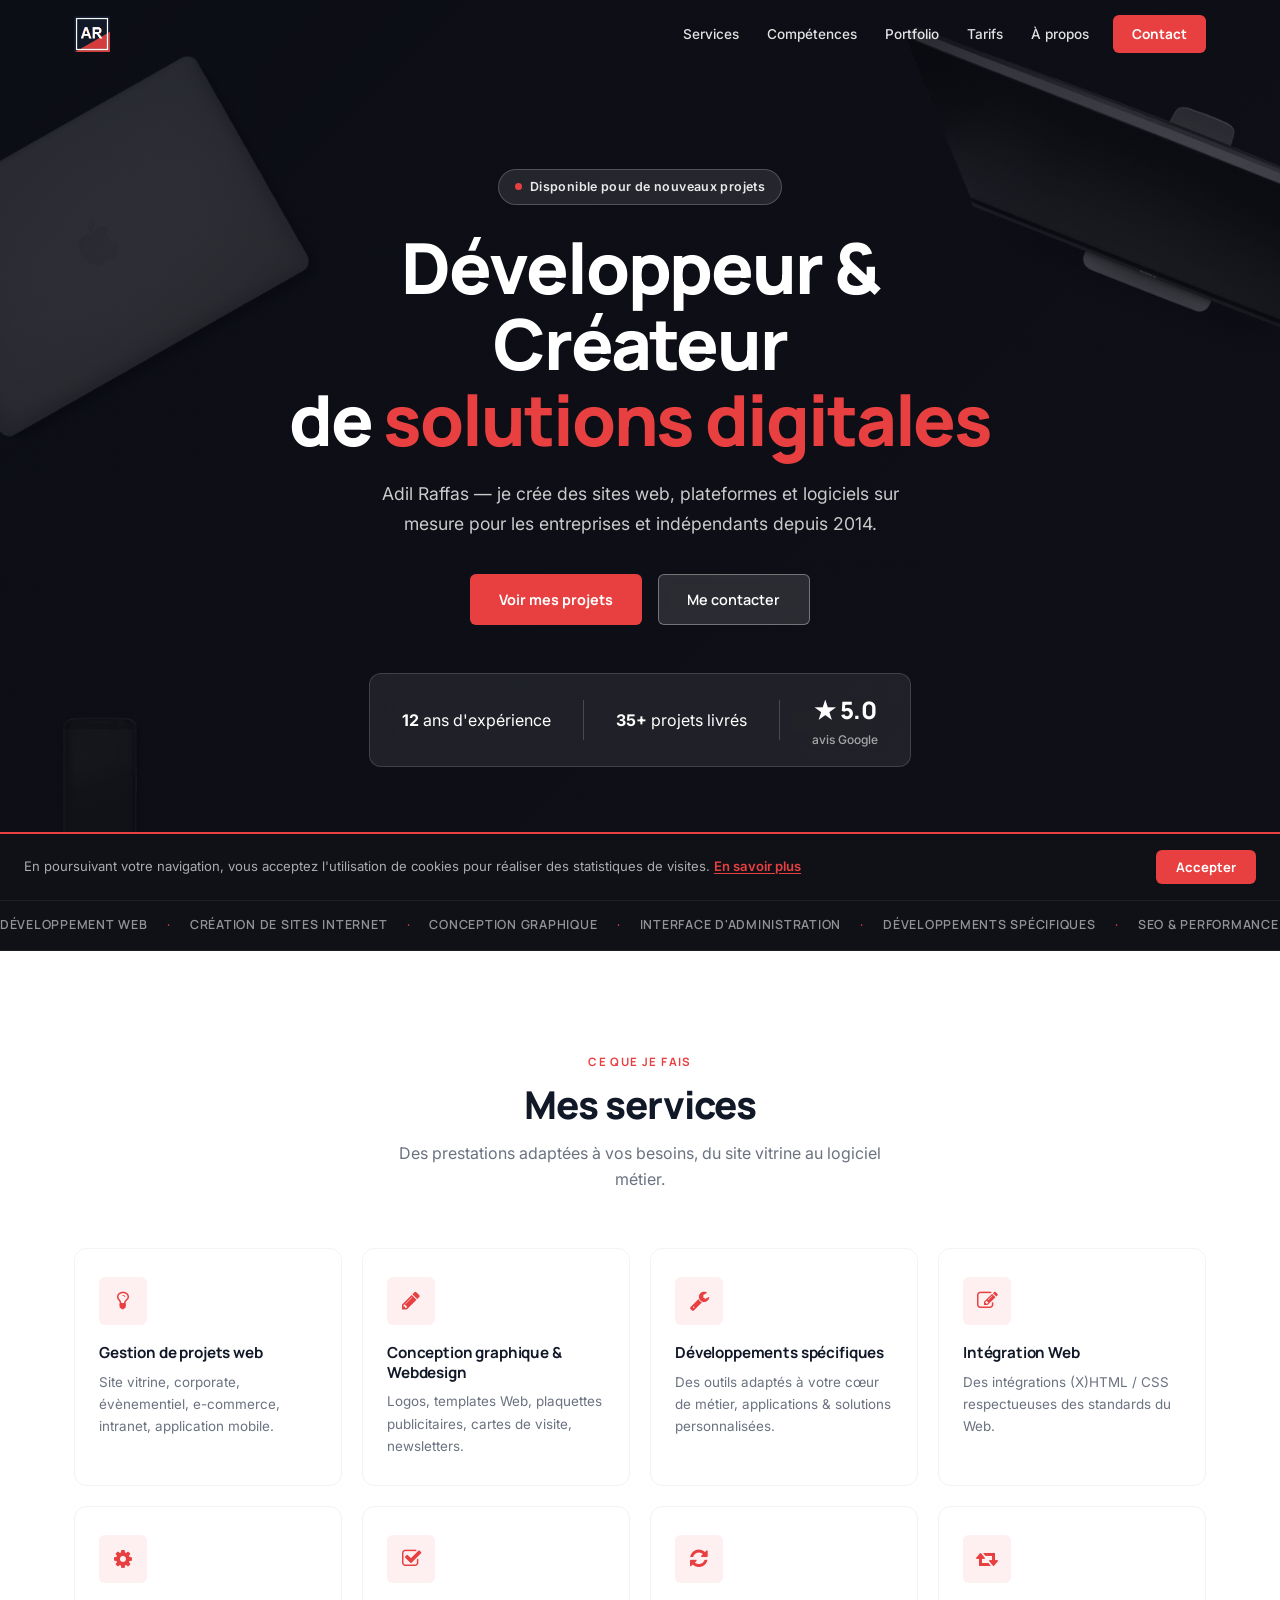
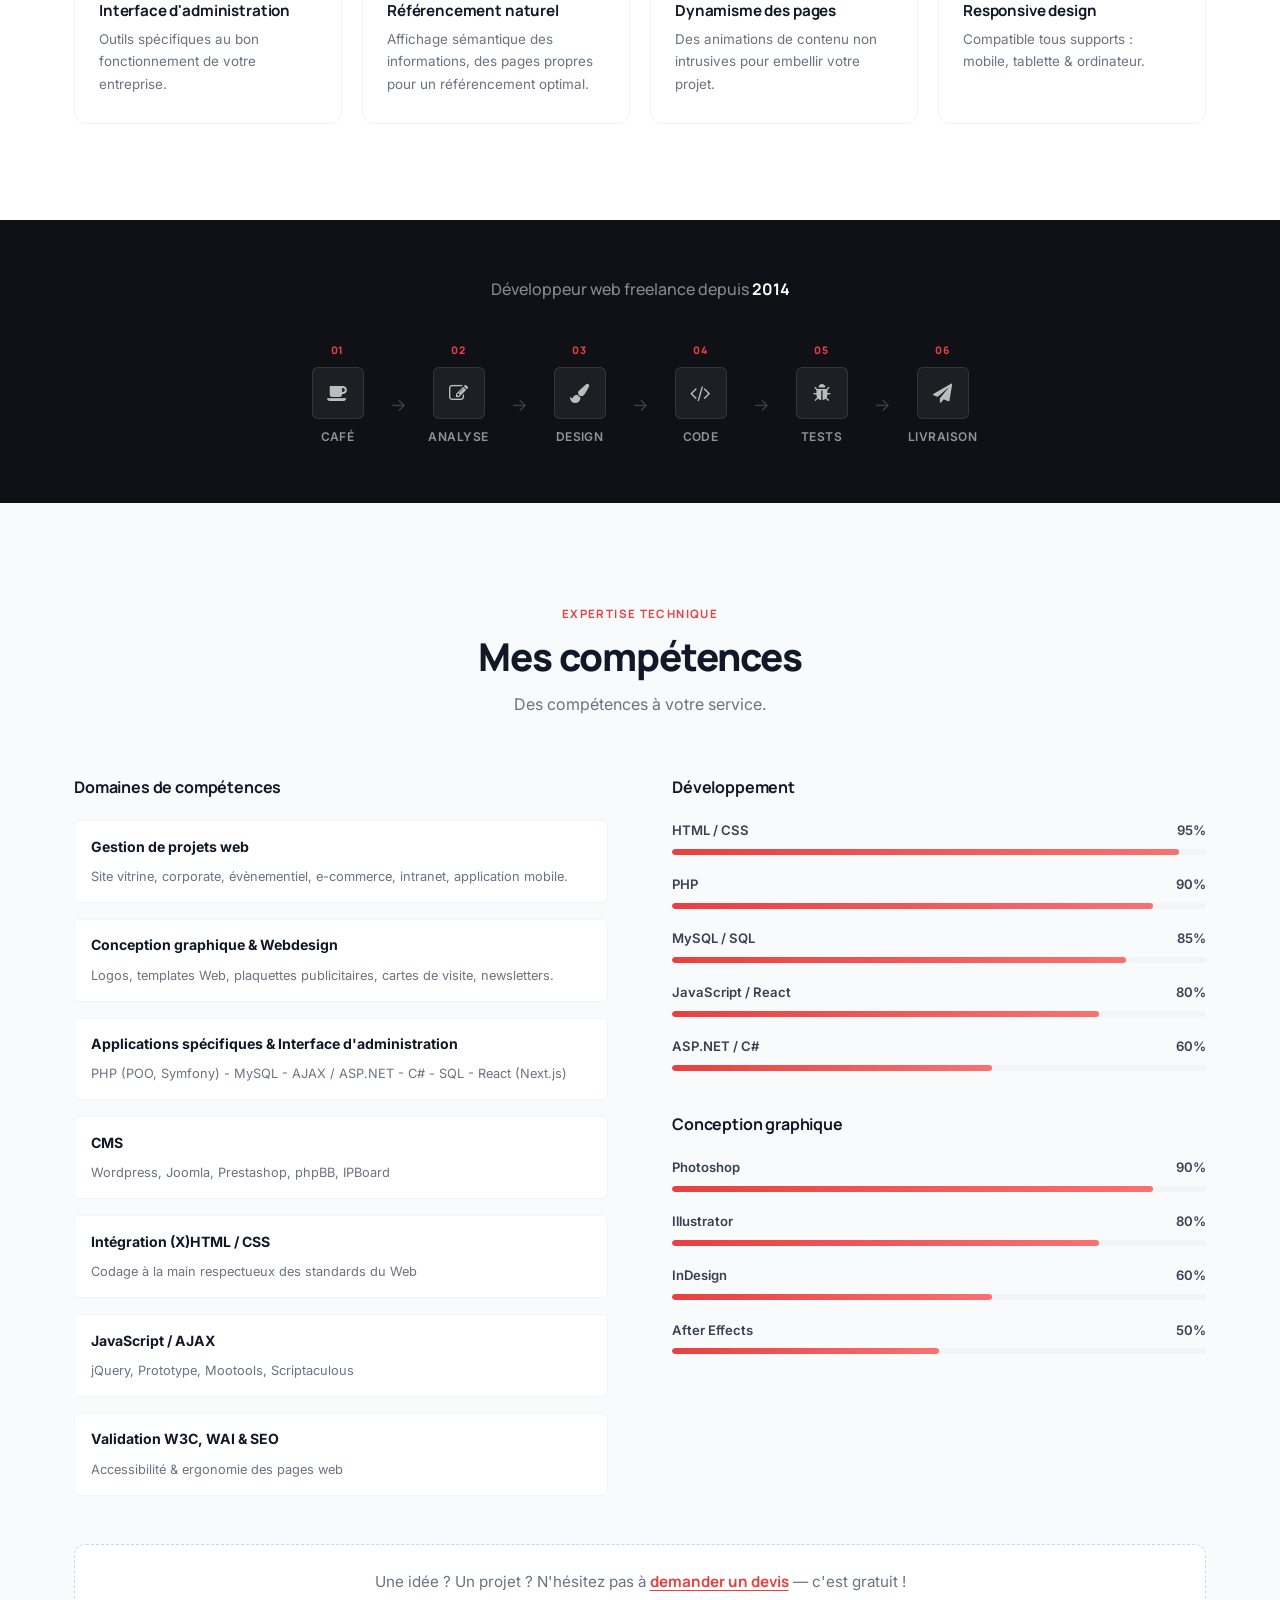
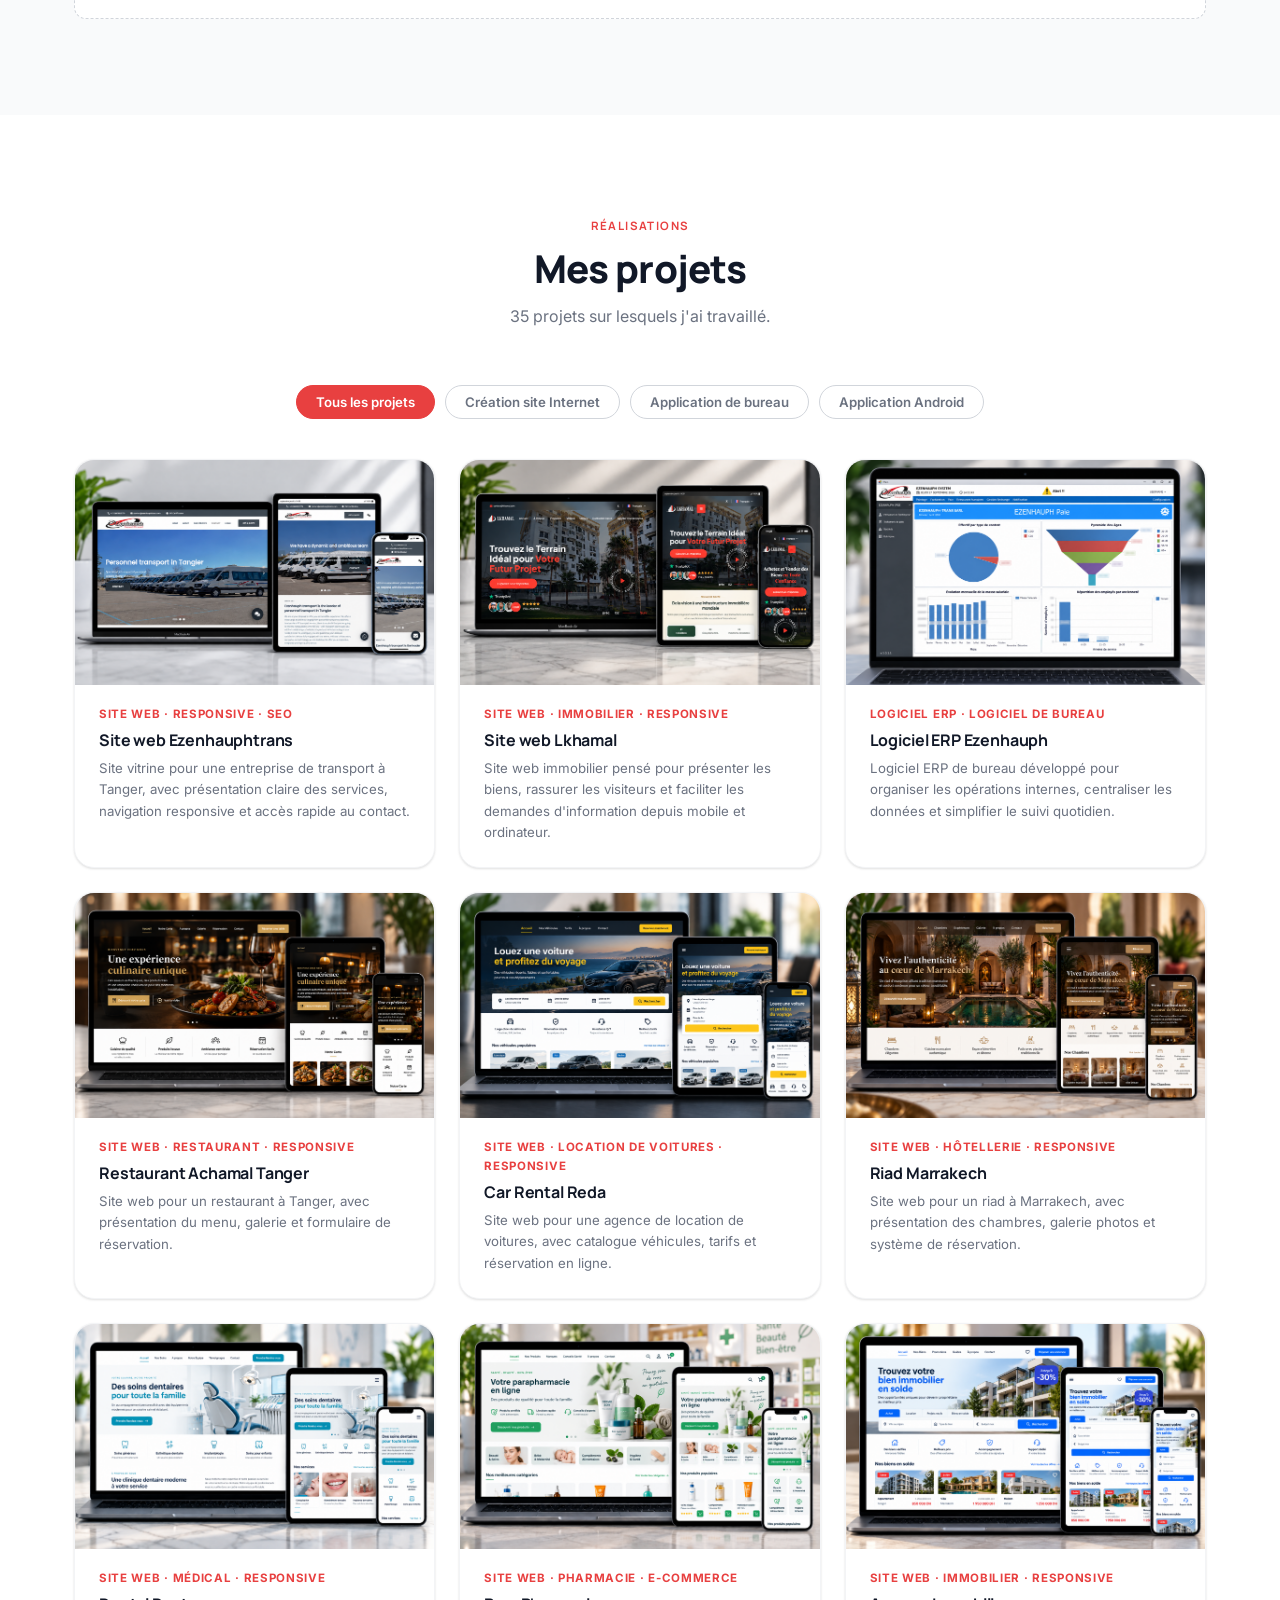
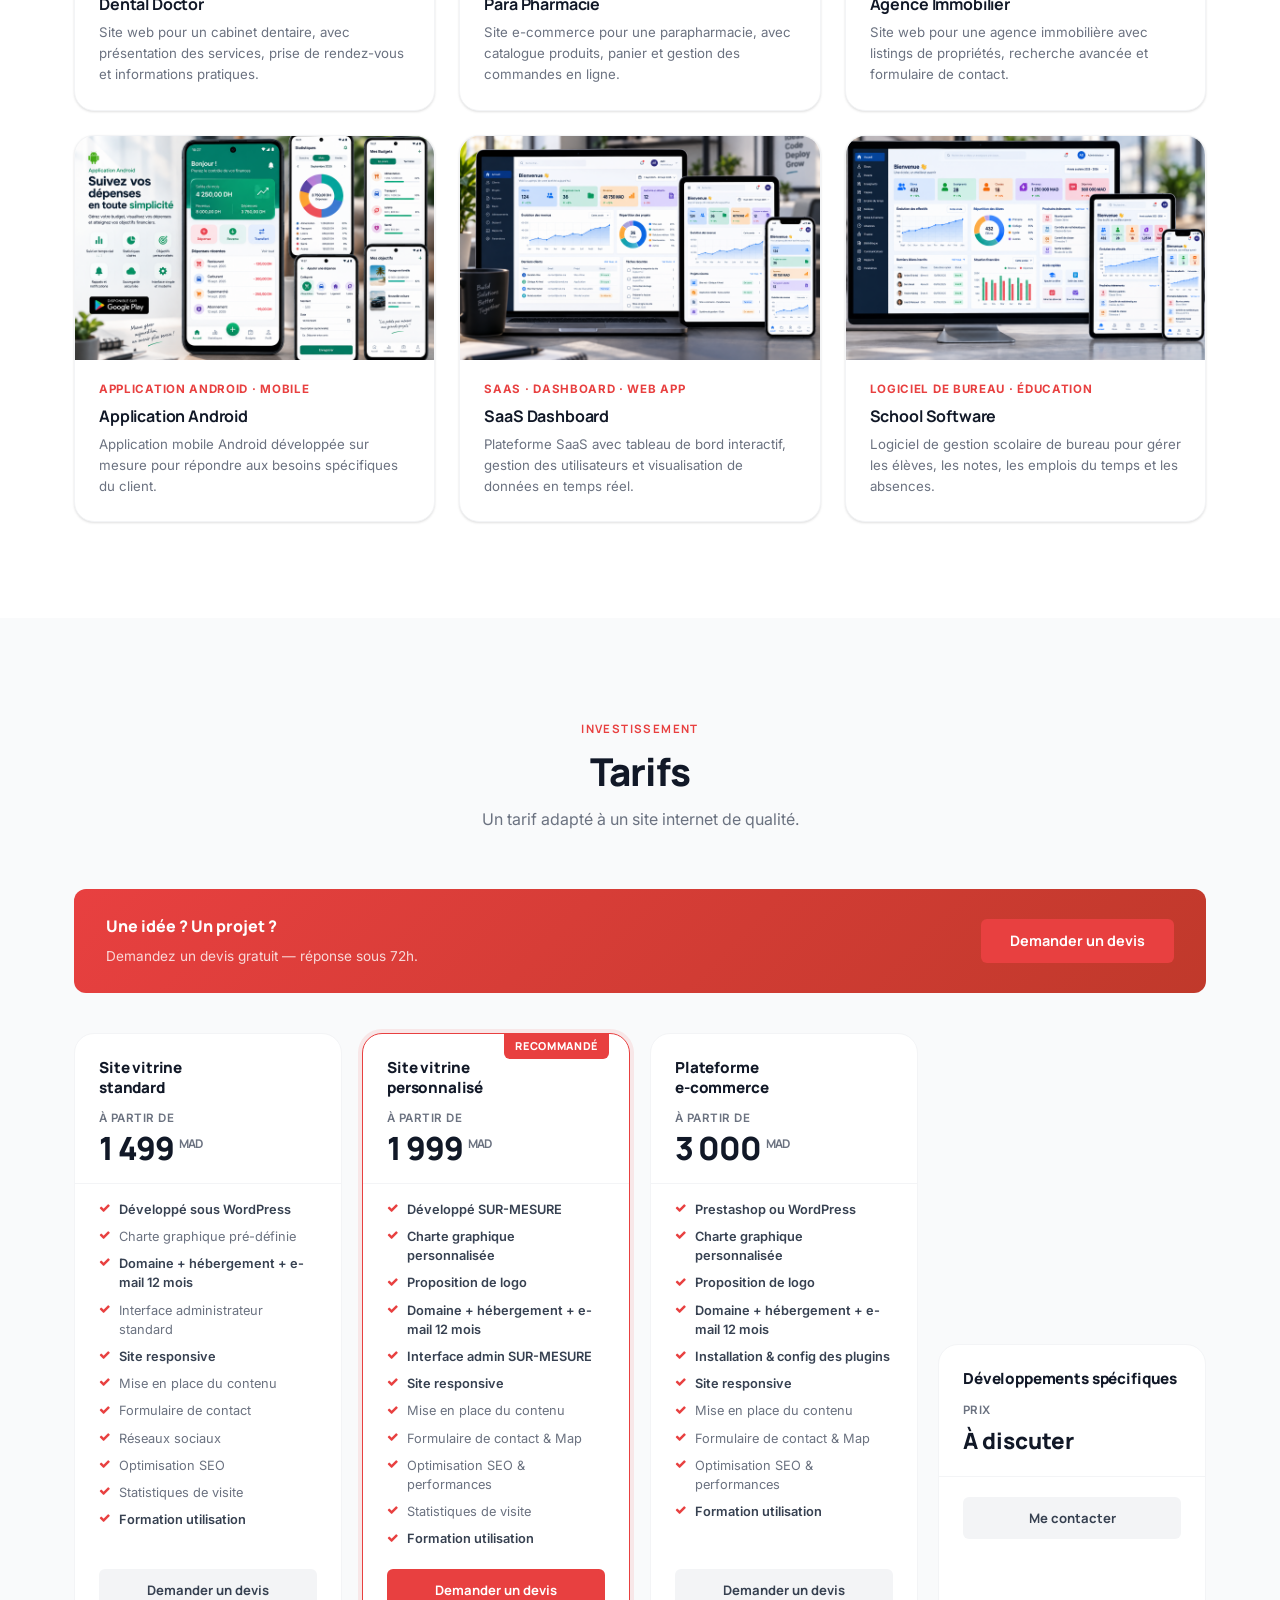
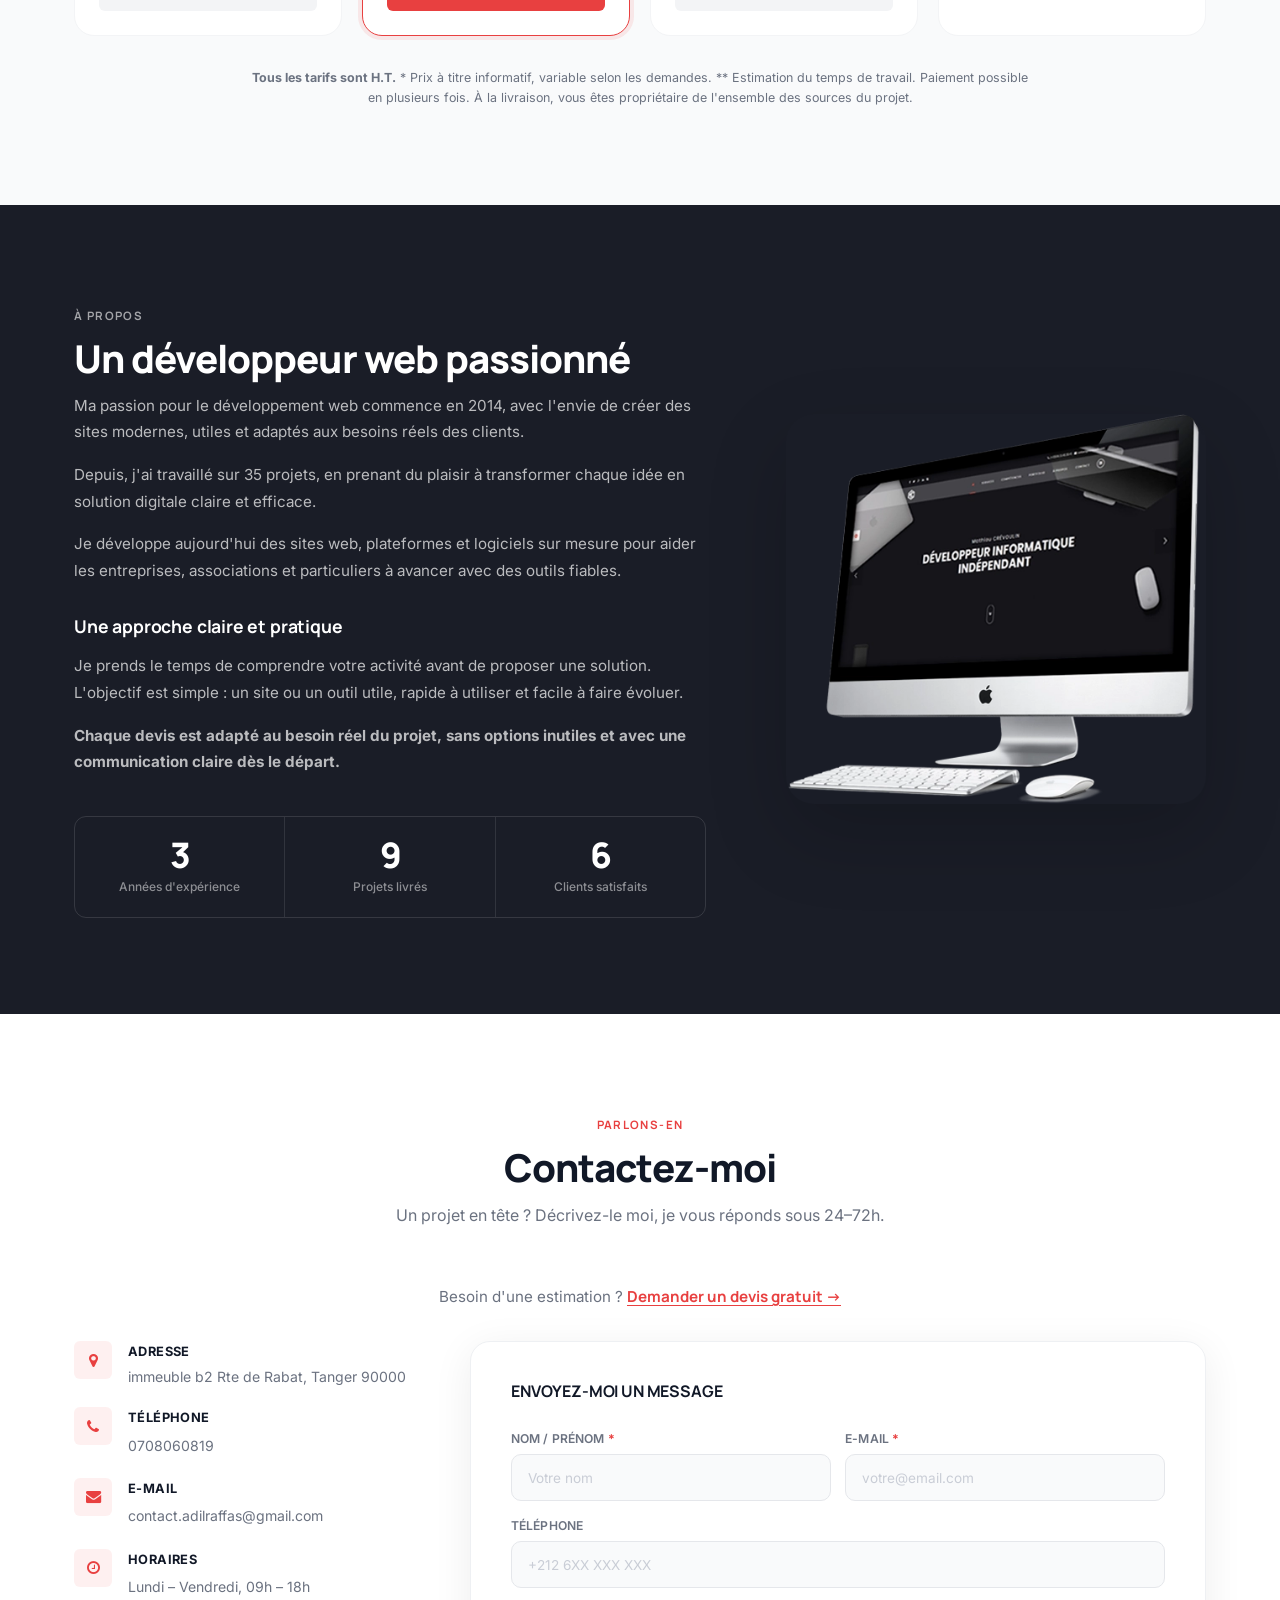
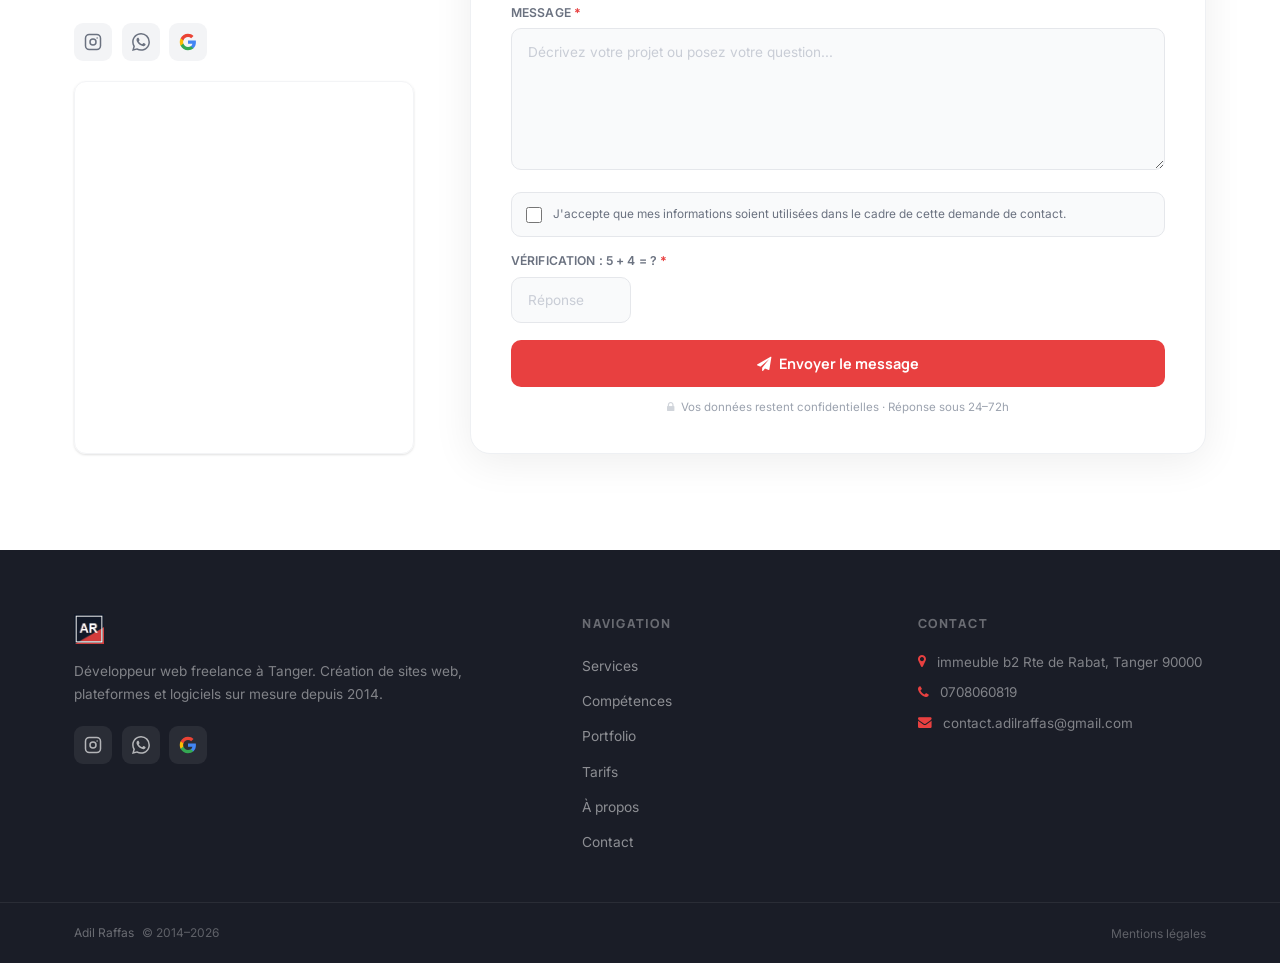
==== index.html @ c716b420 "Update hero title" ====
﻿<!DOCTYPE html>
<html lang="fr">
<head>
  <meta charset="utf-8">
  <meta name="viewport" content="width=device-width, initial-scale=1.0">
  <meta name="google-site-verification" content="8Ar3XtLflntO5sdXaMQuNrKP2RgtfvbxG4w1XhrTdJU" />
  <title>Développeur web freelance à Tanger | Adil Raffas</title>
  <meta name="description" content="Adil Raffas, développeur web freelance à Tanger, crée des sites web, plateformes et logiciels sur mesure pour entreprises et indépendants.">
  <meta name="author" content="Adil Raffas">
  <meta property="og:locale" content="fr_FR" />
  
  <meta property="og:type" content="website" />
  <meta property="og:url" content="https://www.adilraffas.online/" />
  <meta property="og:title" content="Développeur web freelance à Tanger | Adil Raffas" />
  <meta property="og:description" content="Création de sites web, plateformes et logiciels sur mesure à Tanger. 12 ans d'expérience, 24 projets web terminés et 23 clients satisfaits." />
  <link rel="canonical" href="https://www.adilraffas.online/" />
  <script type="application/ld+json">
  {
    "@context": "https://schema.org",
    "@type": "ProfessionalService",
    "name": "Adil Raffas",
    "url": "https://www.adilraffas.online/",
    "image": "https://www.adilraffas.online/img/favicon/favicon.png",
    "description": "Développeur web freelance à Tanger spécialisé dans la création de sites web, plateformes et logiciels sur mesure.",
    "email": "contact.adilraffas@gmail.com",
    "telephone": "+212708060819",
    "address": {
      "@type": "PostalAddress",
      "streetAddress": "immeuble b2 Rte de Rabat",
      "addressLocality": "Tanger",
      "postalCode": "90000",
      "addressCountry": "MA"
    },
    "sameAs": [
      "https://www.instagram.com/adilraffas.pro/",
      "https://g.page/r/CQLv16z6PuxgECE/review"
    ]
  }
  </script>
  <link rel="shortcut icon" href="img/favicon/favicon.ico" />
  <link rel="icon" type="image/x-icon" href="img/favicon/favicon.ico" />
  <link rel="icon" type="image/png" href="img/favicon/favicon.png?v=2" />
  <link rel="apple-touch-icon" sizes="57x57" href="img/favicon/apple-touch-icon-57x57.png">
  <link rel="apple-touch-icon" sizes="114x114" href="img/favicon/apple-touch-icon-114x114.png">
  <link rel="apple-touch-icon" sizes="72x72" href="img/favicon/apple-touch-icon-72x72.png">
  <link rel="apple-touch-icon" sizes="144x144" href="img/favicon/apple-touch-icon-144x144.png">
  <link rel="preconnect" href="https://fonts.googleapis.com">
  <link rel="preconnect" href="https://fonts.gstatic.com" crossorigin>
  <link rel="stylesheet" href="https://fonts.googleapis.com/css2?family=Manrope:wght@400;500;600;700;800&family=Inter:wght@400;500;600&display=swap">
  <link rel="stylesheet" href="css/font-awesome.min.css">
  <link rel="stylesheet" href="css/iCheck/grey.css">
  <link rel="stylesheet" href="css/site.css?v=2026b">
</head>
<body>

<!-- ═══════════════════════════════════════════
     PRELOADER
═══════════════════════════════════════════ -->
<div id="preloader">
  <div class="preloader-inner">
    <img src="img/favicon/logo-ar.png" alt="Adil Raffas" width="44" height="51">
    <div class="preloader-bar"></div>
  </div>
</div>

<!-- ═══════════════════════════════════════════
     NAVIGATION
═══════════════════════════════════════════ -->
<header class="site-header" id="siteHeader">
  <div class="nav-container">
    <a href="#hero" class="nav-logo" aria-label="Adil Raffas - Accueil">
      <img src="img/favicon/logo-ar.png" alt="Adil Raffas" width="36" height="42">
    </a>
    <nav class="nav-links" id="navLinks" aria-label="Navigation principale">
      <a href="#services" class="nav-link">Services</a>
      <a href="#competences" class="nav-link">Compétences</a>
      <a href="#portfolio" class="nav-link">Portfolio</a>
      <a href="#tarifs" class="nav-link">Tarifs</a>
      <a href="#about" class="nav-link">À propos</a>
      <a href="#contact" class="nav-cta">Contact</a>
    </nav>
    <button class="nav-burger" id="navBurger" aria-label="Ouvrir le menu" aria-expanded="false">
      <span></span><span></span><span></span>
    </button>
  </div>
</header>

<!-- ═══════════════════════════════════════════
     HERO
═══════════════════════════════════════════ -->
<section class="hero" id="hero">
  <div class="hero-bg">
    <img src="img/bg_01.webp" alt="" aria-hidden="true" fetchpriority="high">
    <div class="hero-overlay"></div>
  </div>
  <div class="hero-content">
    <div class="hero-badge">
      <span class="hero-badge-dot"></span>
      Disponible pour de nouveaux projets
    </div>
    <h1 class="hero-title">
      Développeur &amp; Créateur<br>
      de <em>solutions digitales</em>
    </h1>
    <p class="hero-sub">
      Adil Raffas — je crée des sites web, plateformes et logiciels sur mesure pour les entreprises et indépendants depuis 2014.
    </p>
    <div class="hero-actions">
      <a href="#portfolio" class="btn-primary">Voir mes projets</a>
      <a href="#contact" class="btn-ghost">Me contacter</a>
    </div>
    <div class="hero-stats">
      <div class="hero-stat">
        <strong>12</strong>
        <span>ans d'expérience</span>
      </div>
      <div class="hero-stat-divider"></div>
      <div class="hero-stat">
        <strong>35+</strong>
        <span>projets livrés</span>
      </div>
      <div class="hero-stat-divider"></div>
      <div class="hero-stat">
            <a href="https://g.page/r/CQLv16z6PuxgECE/review" target="_blank" rel="noopener" class="hero-stat-link">
              <strong>★ 5.0</strong>
              <span>avis Google</span>
            </a>
          </div>
    </div>
  </div>
  <a href="#services" class="hero-scroll" aria-label="Défiler vers le bas">
    <svg width="20" height="20" viewBox="0 0 24 24" fill="none" stroke="currentColor" stroke-width="2"><path d="M12 5v14M5 12l7 7 7-7"/></svg>
  </a>
</section>

<!-- ═══════════════════════════════════════════
     MARQUEE
═══════════════════════════════════════════ -->
<div class="marquee-wrap" aria-hidden="true">
  <div class="marquee-track">
    <span>Développement Web</span><span class="marquee-dot">·</span>
    <span>Création de Sites Internet</span><span class="marquee-dot">·</span>
    <span>Conception Graphique</span><span class="marquee-dot">·</span>
    <span>Interface d'Administration</span><span class="marquee-dot">·</span>
    <span>Développements Spécifiques</span><span class="marquee-dot">·</span>
    <span>SEO & Performance</span><span class="marquee-dot">·</span>
    <span>Développement Web</span><span class="marquee-dot">·</span>
    <span>Création de Sites Internet</span><span class="marquee-dot">·</span>
    <span>Conception Graphique</span><span class="marquee-dot">·</span>
    <span>Interface d'Administration</span><span class="marquee-dot">·</span>
    <span>Développements Spécifiques</span><span class="marquee-dot">·</span>
    <span>SEO & Performance</span><span class="marquee-dot">·</span>
  </div>
</div>

<!-- ═══════════════════════════════════════════
     SERVICES
═══════════════════════════════════════════ -->
<section id="services" class="section section-white">
  <div class="container">
    <div class="section-header">
      <span class="section-label">Ce que je fais</span>
      <h2 class="section-title">Mes services</h2>
      <p class="section-sub">Des prestations adaptées à vos besoins, du site vitrine au logiciel métier.</p>
    </div>
    <div class="services-grid">
      <article class="service-card">
        <div class="service-icon">
          <i class="fa fa-lightbulb-o" aria-hidden="true"></i>
        </div>
        <h3>Gestion de projets web</h3>
        <p>Site vitrine, corporate, évènementiel, e-commerce, intranet, application mobile.</p>
      </article>
      <article class="service-card">
        <div class="service-icon">
          <i class="fa fa-pencil" aria-hidden="true"></i>
        </div>
        <h3>Conception graphique &amp; Webdesign</h3>
        <p>Logos, templates Web, plaquettes publicitaires, cartes de visite, newsletters.</p>
      </article>
      <article class="service-card">
        <div class="service-icon">
          <i class="fa fa-wrench" aria-hidden="true"></i>
        </div>
        <h3>Développements spécifiques</h3>
        <p>Des outils adaptés à votre cœur de métier, applications &amp; solutions personnalisées.</p>
      </article>
      <article class="service-card">
        <div class="service-icon">
          <i class="fa fa-pencil-square-o" aria-hidden="true"></i>
        </div>
        <h3>Intégration Web</h3>
        <p>Des intégrations (X)HTML / CSS respectueuses des standards du Web.</p>
      </article>
      <article class="service-card">
        <div class="service-icon">
          <i class="fa fa-cog" aria-hidden="true"></i>
        </div>
        <h3>Interface d'administration</h3>
        <p>Outils spécifiques au bon fonctionnement de votre entreprise.</p>
      </article>
      <article class="service-card">
        <div class="service-icon">
          <i class="fa fa-check-square-o" aria-hidden="true"></i>
        </div>
        <h3>Référencement naturel</h3>
        <p>Affichage sémantique des informations, des pages propres pour un référencement optimal.</p>
      </article>
      <article class="service-card">
        <div class="service-icon">
          <i class="fa fa-refresh" aria-hidden="true"></i>
        </div>
        <h3>Dynamisme des pages</h3>
        <p>Des animations de contenu non intrusives pour embellir votre projet.</p>
      </article>
      <article class="service-card">
        <div class="service-icon">
          <i class="fa fa-retweet" aria-hidden="true"></i>
        </div>
        <h3>Responsive design</h3>
        <p>Compatible tous supports : mobile, tablette &amp; ordinateur.</p>
      </article>
    </div>
  </div>
</section>

<!-- ═══════════════════════════════════════════
     PROCESS STRIP
═══════════════════════════════════════════ -->
<div class="process-strip">
  <div class="container">
    <p class="process-quote">Développeur web freelance depuis <strong>2014</strong></p>
    <div class="process-steps">
      <div class="process-step">
        <div class="process-step-num">01</div>
        <div class="process-step-icon"><i class="fa fa-coffee" aria-hidden="true"></i></div>
        <span>Café</span>
      </div>
      <div class="process-arrow">→</div>
      <div class="process-step">
        <div class="process-step-num">02</div>
        <div class="process-step-icon"><i class="fa fa-pencil-square-o" aria-hidden="true"></i></div>
        <span>Analyse</span>
      </div>
      <div class="process-arrow">→</div>
      <div class="process-step">
        <div class="process-step-num">03</div>
        <div class="process-step-icon"><i class="fa fa-paint-brush" aria-hidden="true"></i></div>
        <span>Design</span>
      </div>
      <div class="process-arrow">→</div>
      <div class="process-step">
        <div class="process-step-num">04</div>
        <div class="process-step-icon"><i class="fa fa-code" aria-hidden="true"></i></div>
        <span>Code</span>
      </div>
      <div class="process-arrow">→</div>
      <div class="process-step">
        <div class="process-step-num">05</div>
        <div class="process-step-icon"><i class="fa fa-bug" aria-hidden="true"></i></div>
        <span>Tests</span>
      </div>
      <div class="process-arrow">→</div>
      <div class="process-step">
        <div class="process-step-num">06</div>
        <div class="process-step-icon"><i class="fa fa-paper-plane" aria-hidden="true"></i></div>
        <span>Livraison</span>
      </div>
    </div>
  </div>
</div>

<!-- ═══════════════════════════════════════════
     COMPÉTENCES
═══════════════════════════════════════════ -->
<section id="competences" class="section section-light">
  <div class="container">
    <div class="section-header">
      <span class="section-label">Expertise technique</span>
      <h2 class="section-title">Mes compétences</h2>
      <p class="section-sub">Des compétences à votre service.</p>
    </div>
    <div class="skills-layout">
      <div class="skills-col">
        <h3 class="skills-group-title">Domaines de compétences</h3>
        <ul class="skills-list">
          <li>
            <strong>Gestion de projets web</strong>
            <em>Site vitrine, corporate, évènementiel, e-commerce, intranet, application mobile.</em>
          </li>
          <li>
            <strong>Conception graphique &amp; Webdesign</strong>
            <em>Logos, templates Web, plaquettes publicitaires, cartes de visite, newsletters.</em>
          </li>
          <li>
            <strong>Applications spécifiques &amp; Interface d'administration</strong>
            <em>PHP (POO, Symfony) - MySQL - AJAX / ASP.NET - C# - SQL - React (Next.js)</em>
          </li>
          <li>
            <strong>CMS</strong>
            <em>Wordpress, Joomla, Prestashop, phpBB, IPBoard</em>
          </li>
          <li>
            <strong>Intégration (X)HTML / CSS</strong>
            <em>Codage à la main respectueux des standards du Web</em>
          </li>
          <li>
            <strong>JavaScript / AJAX</strong>
            <em>jQuery, Prototype, Mootools, Scriptaculous</em>
          </li>
          <li>
            <strong>Validation W3C, WAI &amp; SEO</strong>
            <em>Accessibilité &amp; ergonomie des pages web</em>
          </li>
        </ul>
      </div>
      <div class="skills-col">
        <h3 class="skills-group-title">Développement</h3>
        <div class="skill-bars">
          <div class="skill-bar">
            <div class="skill-bar-header">
              <span>HTML / CSS</span><span>95%</span>
            </div>
            <div class="skill-bar-track"><div class="skill-bar-fill" data-w="95"></div></div>
          </div>
          <div class="skill-bar">
            <div class="skill-bar-header">
              <span>PHP</span><span>90%</span>
            </div>
            <div class="skill-bar-track"><div class="skill-bar-fill" data-w="90"></div></div>
          </div>
          <div class="skill-bar">
            <div class="skill-bar-header">
              <span>MySQL / SQL</span><span>85%</span>
            </div>
            <div class="skill-bar-track"><div class="skill-bar-fill" data-w="85"></div></div>
          </div>
          <div class="skill-bar">
            <div class="skill-bar-header">
              <span>JavaScript / React</span><span>80%</span>
            </div>
            <div class="skill-bar-track"><div class="skill-bar-fill" data-w="80"></div></div>
          </div>
          <div class="skill-bar">
            <div class="skill-bar-header">
              <span>ASP.NET / C#</span><span>60%</span>
            </div>
            <div class="skill-bar-track"><div class="skill-bar-fill" data-w="60"></div></div>
          </div>
        </div>
        <h3 class="skills-group-title" style="margin-top:2.5rem">Conception graphique</h3>
        <div class="skill-bars">
          <div class="skill-bar">
            <div class="skill-bar-header">
              <span>Photoshop</span><span>90%</span>
            </div>
            <div class="skill-bar-track"><div class="skill-bar-fill" data-w="90"></div></div>
          </div>
          <div class="skill-bar">
            <div class="skill-bar-header">
              <span>Illustrator</span><span>80%</span>
            </div>
            <div class="skill-bar-track"><div class="skill-bar-fill" data-w="80"></div></div>
          </div>
          <div class="skill-bar">
            <div class="skill-bar-header">
              <span>InDesign</span><span>60%</span>
            </div>
            <div class="skill-bar-track"><div class="skill-bar-fill" data-w="60"></div></div>
          </div>
          <div class="skill-bar">
            <div class="skill-bar-header">
              <span>After Effects</span><span>50%</span>
            </div>
            <div class="skill-bar-track"><div class="skill-bar-fill" data-w="50"></div></div>
          </div>
        </div>
      </div>
    </div>
    <div class="devis-cta-inline">
      <p>Une idée ? Un projet ? N'hésitez pas à <button class="devis-link-btn devisLink" type="button">demander un devis</button> — c'est gratuit !</p>
    </div>
  </div>
</section>

<!-- ═══════════════════════════════════════════
     PORTFOLIO
═══════════════════════════════════════════ -->
<section id="portfolio" class="section section-white">
  <div class="container">
    <div class="section-header">
      <span class="section-label">Réalisations</span>
      <h2 class="section-title">Mes projets</h2>
      <p class="section-sub">35 projets sur lesquels j'ai travaillé.</p>
    </div>
    <div class="portfolio-filters" id="portfolioFilters" role="tablist" aria-label="Filtrer les projets">
      <button class="pf-btn active" data-filter="all" role="tab" aria-selected="true">Tous les projets</button>
      <button class="pf-btn" data-filter="web" role="tab" aria-selected="false">Création site Internet</button>
      <button class="pf-btn" data-filter="bureau" role="tab" aria-selected="false">Application de bureau</button>
      <button class="pf-btn" data-filter="android" role="tab" aria-selected="false">Application Android</button>
    </div>
    <div class="portfolio-grid" id="portfolioGrid">
      <article class="portfolio-item" data-cat="web">
        <div class="portfolio-img">
          <img src="img/portfolio/vignettes/adil-portfolio-transportation-company.png" alt="Site web transport Ezenhauphtrans" loading="lazy" width="350" height="240">
          <div class="portfolio-overlay">
            <a href="https://ezenhauphtrans.com/" target="_blank" rel="noopener noreferrer" class="portfolio-link" aria-label="Voir le site Ezenhauphtrans">
              <i class="fa fa-external-link" aria-hidden="true"></i>
            </a>
          </div>
        </div>
        <div class="portfolio-info">
          <span class="portfolio-tag">Site Web · Responsive · SEO</span>
          <h3>Site web Ezenhauphtrans</h3>
          <p>Site vitrine pour une entreprise de transport à Tanger, avec présentation claire des services, navigation responsive et accès rapide au contact.</p>
        </div>
      </article>
      <article class="portfolio-item" data-cat="web">
        <div class="portfolio-img">
          <img src="img/portfolio/vignettes/adil-portfolio-services-platform.png" alt="Site web Lkhamal" loading="lazy" width="350" height="240">
          <div class="portfolio-overlay">
            <a href="https://lkhamal.com/" target="_blank" rel="noopener noreferrer" class="portfolio-link" aria-label="Voir le site Lkhamal">
              <i class="fa fa-external-link" aria-hidden="true"></i>
            </a>
          </div>
        </div>
        <div class="portfolio-info">
          <span class="portfolio-tag">Site Web · Immobilier · Responsive</span>
          <h3>Site web Lkhamal</h3>
          <p>Site web immobilier pensé pour présenter les biens, rassurer les visiteurs et faciliter les demandes d'information depuis mobile et ordinateur.</p>
        </div>
      </article>
      <article class="portfolio-item" data-cat="bureau">
        <div class="portfolio-img">
          <img src="img/portfolio/vignettes/adil-portfolio-custom-digital-tools.png" alt="Logiciel ERP Ezenhauph" loading="lazy" width="350" height="240">
          <div class="portfolio-overlay">
            <a href="mailto:contact.adilraffas@gmail.com" class="portfolio-link" aria-label="Me contacter pour ce projet">
              <i class="fa fa-envelope" aria-hidden="true"></i>
            </a>
          </div>
        </div>
        <div class="portfolio-info">
          <span class="portfolio-tag">Logiciel ERP · Logiciel de bureau</span>
          <h3>Logiciel ERP Ezenhauph</h3>
          <p>Logiciel ERP de bureau développé pour organiser les opérations internes, centraliser les données et simplifier le suivi quotidien.</p>
        </div>
      </article>

      <article class="portfolio-item" data-cat="web">
        <div class="portfolio-img">
          <img src="img/portfolio/vignettes/adil-portfolio-Restaurant-ACHAMAL TANGER.png" alt="Restaurant Achamal Tanger" loading="lazy" width="350" height="240">
          <div class="portfolio-overlay">
            <a href="mailto:contact.adilraffas@gmail.com" class="portfolio-link" aria-label="Me contacter pour ce projet">
              <i class="fa fa-envelope" aria-hidden="true"></i>
            </a>
          </div>
        </div>
        <div class="portfolio-info">
          <span class="portfolio-tag">Site Web · Restaurant · Responsive</span>
          <h3>Restaurant Achamal Tanger</h3>
          <p>Site web pour un restaurant à Tanger, avec présentation du menu, galerie et formulaire de réservation.</p>
        </div>
      </article>

      <article class="portfolio-item" data-cat="web">
        <div class="portfolio-img">
          <img src="img/portfolio/vignettes/adil-portfolio-car-rental-reda.png" alt="Car Rental Reda" loading="lazy" width="350" height="240">
          <div class="portfolio-overlay">
            <a href="mailto:contact.adilraffas@gmail.com" class="portfolio-link" aria-label="Me contacter pour ce projet">
              <i class="fa fa-envelope" aria-hidden="true"></i>
            </a>
          </div>
        </div>
        <div class="portfolio-info">
          <span class="portfolio-tag">Site Web · Location de voitures · Responsive</span>
          <h3>Car Rental Reda</h3>
          <p>Site web pour une agence de location de voitures, avec catalogue véhicules, tarifs et réservation en ligne.</p>
        </div>
      </article>

      <article class="portfolio-item" data-cat="web">
        <div class="portfolio-img">
          <img src="img/portfolio/vignettes/adil-portfolio-riad-marrakech.png" alt="Riad Marrakech" loading="lazy" width="350" height="240">
          <div class="portfolio-overlay">
            <a href="mailto:contact.adilraffas@gmail.com" class="portfolio-link" aria-label="Me contacter pour ce projet">
              <i class="fa fa-envelope" aria-hidden="true"></i>
            </a>
          </div>
        </div>
        <div class="portfolio-info">
          <span class="portfolio-tag">Site Web · Hôtellerie · Responsive</span>
          <h3>Riad Marrakech</h3>
          <p>Site web pour un riad à Marrakech, avec présentation des chambres, galerie photos et système de réservation.</p>
        </div>
      </article>

      <article class="portfolio-item" data-cat="web">
        <div class="portfolio-img">
          <img src="img/portfolio/vignettes/adil-portfolio-dental-doctor.png" alt="Dental Doctor" loading="lazy" width="350" height="240">
          <div class="portfolio-overlay">
            <a href="mailto:contact.adilraffas@gmail.com" class="portfolio-link" aria-label="Me contacter pour ce projet">
              <i class="fa fa-envelope" aria-hidden="true"></i>
            </a>
          </div>
        </div>
        <div class="portfolio-info">
          <span class="portfolio-tag">Site Web · Médical · Responsive</span>
          <h3>Dental Doctor</h3>
          <p>Site web pour un cabinet dentaire, avec présentation des services, prise de rendez-vous et informations pratiques.</p>
        </div>
      </article>

      <article class="portfolio-item" data-cat="web">
        <div class="portfolio-img">
          <img src="img/portfolio/vignettes/adil-portfolio-para-pharmacie.png" alt="Para Pharmacie" loading="lazy" width="350" height="240">
          <div class="portfolio-overlay">
            <a href="mailto:contact.adilraffas@gmail.com" class="portfolio-link" aria-label="Me contacter pour ce projet">
              <i class="fa fa-envelope" aria-hidden="true"></i>
            </a>
          </div>
        </div>
        <div class="portfolio-info">
          <span class="portfolio-tag">Site Web · Pharmacie · E-commerce</span>
          <h3>Para Pharmacie</h3>
          <p>Site e-commerce pour une parapharmacie, avec catalogue produits, panier et gestion des commandes en ligne.</p>
        </div>
      </article>

      <article class="portfolio-item" data-cat="web">
        <div class="portfolio-img">
          <img src="img/portfolio/vignettes/adil-portfolio-agence-immobilier.png" alt="Agence Immobilier" loading="lazy" width="350" height="240">
          <div class="portfolio-overlay">
            <a href="mailto:contact.adilraffas@gmail.com" class="portfolio-link" aria-label="Me contacter pour ce projet">
              <i class="fa fa-envelope" aria-hidden="true"></i>
            </a>
          </div>
        </div>
        <div class="portfolio-info">
          <span class="portfolio-tag">Site Web · Immobilier · Responsive</span>
          <h3>Agence Immobilier</h3>
          <p>Site web pour une agence immobilière avec listings de propriétés, recherche avancée et formulaire de contact.</p>
        </div>
      </article>

      <article class="portfolio-item" data-cat="android">
        <div class="portfolio-img">
          <img src="img/portfolio/vignettes/adil-portfolio-android-app.png" alt="Application Android" loading="lazy" width="350" height="240">
          <div class="portfolio-overlay">
            <a href="mailto:contact.adilraffas@gmail.com" class="portfolio-link" aria-label="Me contacter pour ce projet">
              <i class="fa fa-envelope" aria-hidden="true"></i>
            </a>
          </div>
        </div>
        <div class="portfolio-info">
          <span class="portfolio-tag">Application Android · Mobile</span>
          <h3>Application Android</h3>
          <p>Application mobile Android développée sur mesure pour répondre aux besoins spécifiques du client.</p>
        </div>
      </article>

      <article class="portfolio-item" data-cat="web">
        <div class="portfolio-img">
          <img src="img/portfolio/vignettes/adil-portfolio-saas-dahsboard.png" alt="SaaS Dashboard" loading="lazy" width="350" height="240">
          <div class="portfolio-overlay">
            <a href="mailto:contact.adilraffas@gmail.com" class="portfolio-link" aria-label="Me contacter pour ce projet">
              <i class="fa fa-envelope" aria-hidden="true"></i>
            </a>
          </div>
        </div>
        <div class="portfolio-info">
          <span class="portfolio-tag">SaaS · Dashboard · Web App</span>
          <h3>SaaS Dashboard</h3>
          <p>Plateforme SaaS avec tableau de bord interactif, gestion des utilisateurs et visualisation de données en temps réel.</p>
        </div>
      </article>

      <article class="portfolio-item" data-cat="bureau">
        <div class="portfolio-img">
          <img src="img/portfolio/vignettes/adil-portfolio-school-software.png" alt="School Software" loading="lazy" width="350" height="240">
          <div class="portfolio-overlay">
            <a href="mailto:contact.adilraffas@gmail.com" class="portfolio-link" aria-label="Me contacter pour ce projet">
              <i class="fa fa-envelope" aria-hidden="true"></i>
            </a>
          </div>
        </div>
        <div class="portfolio-info">
          <span class="portfolio-tag">Logiciel de bureau · Éducation</span>
          <h3>School Software</h3>
          <p>Logiciel de gestion scolaire de bureau pour gérer les élèves, les notes, les emplois du temps et les absences.</p>
        </div>
      </article>
    </div>
  </div>
</section>

<!-- ═══════════════════════════════════════════
     TARIFS
═══════════════════════════════════════════ -->
<section id="tarifs" class="section section-light">
  <div class="container">
    <div class="section-header">
      <span class="section-label">Investissement</span>
      <h2 class="section-title">Tarifs</h2>
      <p class="section-sub" id="anchorDevis">Un tarif adapté à un site internet de qualité.</p>
    </div>

    <!-- Devis CTA -->
    <div class="devis-banner">
      <div class="devis-banner-text">
        <strong>Une idée ? Un projet ?</strong>
        <span>Demandez un devis gratuit — réponse sous 72h.</span>
      </div>
      <button type="button" class="btn-primary devisLink" id="devisLink">Demander un devis</button>
    </div>

    <!-- Devis form (hidden by default) -->
    <div class="devis-form-wrap" id="devisFormWrap" style="display:none;">
      <form id="idFormDevis" action="https://api.web3forms.com/submit" method="POST">
        <input type="hidden" name="access_key" value="1d78e4d6-1f5f-4c65-a4d7-b34f5c7c6f23">
        <input type="hidden" name="subject" value="Nouvelle demande de devis — Adil Raffas">
        <input type="hidden" name="redirect" value="https://www.adilraffas.online/?devis=envoye">
        <input type="hidden" name="form_type" value="devis">
        <input type="hidden" name="typeUserDevis" value="1">
        <div class="devis-form-grid">

          <!-- Col 1 — Coordonnées -->
          <div class="devis-form-col">
            <p class="form-col-label">Vos coordonnées</p>
            <div class="form-row-2">
              <div class="form-field">
                <label for="d_nom">Nom / Prénom <span class="req">*</span></label>
                <input type="text" id="d_nom" name="nomDevis" placeholder="Votre nom complet" autocomplete="off">
              </div>
              <div class="form-field">
                <label for="d_email">E-mail <span class="req">*</span></label>
                <input type="email" id="d_email" name="emailDevis" placeholder="votre@email.com" autocomplete="off">
              </div>
            </div>
            <div class="form-field">
              <label for="d_tel">Téléphone</label>
              <input type="text" id="d_tel" name="telDevis" placeholder="+212 6XX XXX XXX" autocomplete="off">
            </div>
            <div class="form-field">
              <label for="d_type">Type de projet <span class="req">*</span></label>
              <select id="d_type" name="typeProjetDevis">
                <option value="" disabled selected>Choisir un type</option>
                <option value="Site vitrine standard">Site vitrine Standard</option>
                <option value="Site vitrine personnalisé">Site vitrine Personnalisé</option>
                <option value="Plateforme e-commerce">Plateforme e-commerce</option>
                <option value="Application mobile">Application mobile</option>
                <option value="Conception graphique">Conception graphique</option>
                <option value="Développement spécifique">Développement spécifique</option>
                <option value="Autre">Autre</option>
              </select>
            </div>
            <div class="form-field">
              <label for="d_desc">Description du projet <span class="req">*</span></label>
              <textarea id="d_desc" name="descDevis" rows="6" placeholder="Décrivez votre projet : objectifs, fonctionnalités, délai, budget..."></textarea>
            </div>
          </div>

          <!-- Col 2 — RGPD + captcha + submit -->
          <div class="devis-form-col devis-form-col-right">
            <p class="form-col-label">Finaliser la demande</p>
            <div class="form-field">
              <label for="d_url">Site internet actuel</label>
              <input type="text" id="d_url" name="urlDevis" placeholder="https://votre-site.com (si existant)" autocomplete="off">
            </div>
            <div class="form-check-modern">
              <input type="checkbox" id="idChkRGPDDevis" name="rgpd" value="1">
              <label for="idChkRGPDDevis">J'accepte que mes informations soient utilisées dans le cadre de cette demande de devis.</label>
            </div>
            <div class="form-field form-field-antispam">
              <label for="d_captcha">Vérification : 5 + 4 = ? <span class="req">*</span></label>
              <input type="text" id="d_captcha" name="captcha" placeholder="Réponse" autocomplete="off" maxlength="2">
            </div>
            <div class="msgFormDevis"></div>
            <button type="submit" class="btn-primary w-full" id="idBtnDevis">
              <i class="fa fa-paper-plane" aria-hidden="true"></i> Envoyer ma demande
            </button>
            <p class="form-note"><i class="fa fa-lock" aria-hidden="true"></i> Devis gratuit · Réponse sous 72h · Sans engagement</p>
          </div>

        </div>
      </form>
    </div>

    <!-- Pricing cards -->
    <div class="pricing-grid">
      <div class="pricing-card">
        <div class="pricing-card-header">
          <h3>Site vitrine<br>standard</h3>
          <div class="pricing-amount">
            <span class="pricing-from">À partir de</span>
            <span class="pricing-price">1 499 <sup>MAD</sup></span>
          </div>
        </div>
        <ul class="pricing-features">
          <li><i class="fa fa-check" aria-hidden="true"></i> <strong>Développé sous WordPress</strong></li>
          <li><i class="fa fa-check" aria-hidden="true"></i> Charte graphique pré-définie</li>
          <li><i class="fa fa-check" aria-hidden="true"></i> <strong>Domaine + hébergement + e-mail 12 mois</strong></li>
          <li><i class="fa fa-check" aria-hidden="true"></i> Interface administrateur standard</li>
          <li><i class="fa fa-check" aria-hidden="true"></i> <strong>Site responsive</strong></li>
          <li><i class="fa fa-check" aria-hidden="true"></i> Mise en place du contenu</li>
          <li><i class="fa fa-check" aria-hidden="true"></i> Formulaire de contact</li>
          <li><i class="fa fa-check" aria-hidden="true"></i> Réseaux sociaux</li>
          <li><i class="fa fa-check" aria-hidden="true"></i> Optimisation SEO</li>
          <li><i class="fa fa-check" aria-hidden="true"></i> Statistiques de visite</li>
          <li><i class="fa fa-check" aria-hidden="true"></i> <strong>Formation utilisation</strong></li>
        </ul>
        <button type="button" class="pricing-btn devisLink" data-id="1">Demander un devis</button>
      </div>

      <div class="pricing-card pricing-card-featured">
        <div class="pricing-card-badge">Recommandé</div>
        <div class="pricing-card-header">
          <h3>Site vitrine<br>personnalisé</h3>
          <div class="pricing-amount">
            <span class="pricing-from">À partir de</span>
            <span class="pricing-price">1 999 <sup>MAD</sup></span>
          </div>
        </div>
        <ul class="pricing-features">
          <li><i class="fa fa-check" aria-hidden="true"></i> <strong>Développé SUR-MESURE</strong></li>
          <li><i class="fa fa-check" aria-hidden="true"></i> <strong>Charte graphique personnalisée</strong></li>
          <li><i class="fa fa-check" aria-hidden="true"></i> <strong>Proposition de logo</strong></li>
          <li><i class="fa fa-check" aria-hidden="true"></i> <strong>Domaine + hébergement + e-mail 12 mois</strong></li>
          <li><i class="fa fa-check" aria-hidden="true"></i> <strong>Interface admin SUR-MESURE</strong></li>
          <li><i class="fa fa-check" aria-hidden="true"></i> <strong>Site responsive</strong></li>
          <li><i class="fa fa-check" aria-hidden="true"></i> Mise en place du contenu</li>
          <li><i class="fa fa-check" aria-hidden="true"></i> Formulaire de contact &amp; Map</li>
          <li><i class="fa fa-check" aria-hidden="true"></i> Optimisation SEO &amp; performances</li>
          <li><i class="fa fa-check" aria-hidden="true"></i> Statistiques de visite</li>
          <li><i class="fa fa-check" aria-hidden="true"></i> <strong>Formation utilisation</strong></li>
        </ul>
        <button type="button" class="pricing-btn pricing-btn-featured devisLink" data-id="2">Demander un devis</button>
      </div>

      <div class="pricing-card">
        <div class="pricing-card-header">
          <h3>Plateforme<br>e-commerce</h3>
          <div class="pricing-amount">
            <span class="pricing-from">À partir de</span>
            <span class="pricing-price">3 000 <sup>MAD</sup></span>
          </div>
        </div>
        <ul class="pricing-features">
          <li><i class="fa fa-check" aria-hidden="true"></i> <strong>Prestashop ou WordPress</strong></li>
          <li><i class="fa fa-check" aria-hidden="true"></i> <strong>Charte graphique personnalisée</strong></li>
          <li><i class="fa fa-check" aria-hidden="true"></i> <strong>Proposition de logo</strong></li>
          <li><i class="fa fa-check" aria-hidden="true"></i> <strong>Domaine + hébergement + e-mail 12 mois</strong></li>
          <li><i class="fa fa-check" aria-hidden="true"></i> <strong>Installation &amp; config des plugins</strong></li>
          <li><i class="fa fa-check" aria-hidden="true"></i> <strong>Site responsive</strong></li>
          <li><i class="fa fa-check" aria-hidden="true"></i> Mise en place du contenu</li>
          <li><i class="fa fa-check" aria-hidden="true"></i> Formulaire de contact &amp; Map</li>
          <li><i class="fa fa-check" aria-hidden="true"></i> Optimisation SEO &amp; performances</li>
          <li><i class="fa fa-check" aria-hidden="true"></i> <strong>Formation utilisation</strong></li>
        </ul>
        <button type="button" class="pricing-btn devisLink" data-id="3">Demander un devis</button>
      </div>

      <div class="pricing-card-stack">
        <div class="pricing-card">
          <div class="pricing-card-header">
            <h3>Forfait maintenance</h3>
            <div class="pricing-amount">
              <span class="pricing-from">À partir de</span>
              <span class="pricing-price">650 <sup>MAD</sup></span>
            </div>
          </div>
          <ul class="pricing-features">
            <li><i class="fa fa-check" aria-hidden="true"></i> <strong>Mises à jour site &amp; plugins</strong></li>
            <li><i class="fa fa-check" aria-hidden="true"></i> <strong>Petites modifications</strong></li>
            <li><i class="fa fa-check" aria-hidden="true"></i> <strong>Sauvegardes mensuelles</strong></li>
            <li><i class="fa fa-check" aria-hidden="true"></i> <strong>Optimisation performances</strong></li>
            <li><i class="fa fa-check" aria-hidden="true"></i> Restauration anti-piratage</li>
          </ul>
          <button type="button" class="pricing-btn contactLink">Me contacter</button>
        </div>
        <div class="pricing-card">
          <div class="pricing-card-header">
            <h3>Développements spécifiques</h3>
            <div class="pricing-amount">
              <span class="pricing-from">Prix</span>
              <span class="pricing-price-text">À discuter</span>
            </div>
          </div>
          <button type="button" class="pricing-btn contactLink">Me contacter</button>
        </div>
      </div>
    </div>

    <p class="pricing-note" id="tarif_legende">
      <strong>Tous les tarifs sont H.T.</strong> * Prix à titre informatif, variable selon les demandes.
      ** Estimation du temps de travail. Paiement possible en plusieurs fois.
      À la livraison, vous êtes propriétaire de l'ensemble des sources du projet.
    </p>
  </div>
</section>

<!-- ═══════════════════════════════════════════
     À PROPOS
═══════════════════════════════════════════ -->
<section id="about" class="section section-dark">
  <div class="container">
    <div class="about-layout">
      <div class="about-content">
        <span class="section-label section-label-light">À propos</span>
        <h2 class="section-title section-title-light">Un développeur web passionné</h2>
        <p>Ma passion pour le développement web commence en 2014, avec l'envie de créer des sites modernes, utiles et adaptés aux besoins réels des clients.</p>
        <p>Depuis, j'ai travaillé sur 35 projets, en prenant du plaisir à transformer chaque idée en solution digitale claire et efficace.</p>
        <p>Je développe aujourd'hui des sites web, plateformes et logiciels sur mesure pour aider les entreprises, associations et particuliers à avancer avec des outils fiables.</p>
        <h3 class="about-sub-title">Une approche claire et pratique</h3>
        <p>Je prends le temps de comprendre votre activité avant de proposer une solution. L'objectif est simple : un site ou un outil utile, rapide à utiliser et facile à faire évoluer.</p>
        <p><strong>Chaque devis est adapté au besoin réel du projet, sans options inutiles et avec une communication claire dès le départ.</strong></p>
        <div class="about-stats">
          <div class="about-stat">
            <strong class="about-stat-num" data-to="12">0</strong>
            <span>Années d'expérience</span>
          </div>
          <div class="about-stat">
            <strong class="about-stat-num" data-to="35">0</strong>
            <span>Projets livrés</span>
          </div>
          <div class="about-stat">
            <strong class="about-stat-num" data-to="23">0</strong>
            <span>Clients satisfaits</span>
          </div>
        </div>
      </div>
      <div class="about-photo">
        <img src="img/img_about.webp" alt="Adil Raffas — Développeur Web Freelance au Maroc" loading="lazy" width="500" height="465">
      </div>
        </div>
      </div>
    </div>
  </div>
</section>

<!-- ═══════════════════════════════════════════
     CONTACT
═══════════════════════════════════════════ -->
<section id="contact" class="section section-white">
  <div class="container">
    <div class="section-header">
      <span class="section-label">Parlons-en</span>
      <h2 class="section-title" id="anchorContact">Contactez-moi</h2>
      <p class="section-sub">Un projet en tête ? Décrivez-le moi, je vous réponds sous 24–72h.</p>
    </div>

    <div class="contact-devis-cta">
      <p>Besoin d'une estimation ? <button type="button" class="devis-link-btn devisLink">Demander un devis gratuit →</button></p>
    </div>

    <div class="contact-layout">
      <!-- Info -->
      <aside class="contact-info-col">
        <div class="contact-info-block">
          <div class="contact-info-icon"><i class="fa fa-map-marker" aria-hidden="true"></i></div>
          <div>
            <strong>Adresse</strong>
            <address>immeuble b2 Rte de Rabat, Tanger 90000</address>
          </div>
        </div>
        <div class="contact-info-block">
          <div class="contact-info-icon"><i class="fa fa-phone" aria-hidden="true"></i></div>
          <div>
            <strong>Téléphone</strong>
            <a href="tel:0708060819">0708060819</a>
          </div>
        </div>
        <div class="contact-info-block">
          <div class="contact-info-icon"><i class="fa fa-envelope" aria-hidden="true"></i></div>
          <div>
            <strong>E-mail</strong>
            <a href="mailto:contact.adilraffas@gmail.com">contact.adilraffas@gmail.com</a>
          </div>
        </div>
        <div class="contact-info-block">
          <div class="contact-info-icon"><i class="fa fa-clock-o" aria-hidden="true"></i></div>
          <div>
            <strong>Horaires</strong>
            <span>Lundi – Vendredi, 09h – 18h</span>
          </div>
        </div>
        <div class="contact-socials">
          <a href="https://www.instagram.com/adilraffas.pro/" target="_blank" rel="noopener" class="contact-social" aria-label="Instagram">
            <svg width="18" height="18" viewBox="0 0 24 24" fill="none" stroke="currentColor" stroke-width="2" stroke-linecap="round" stroke-linejoin="round"><rect x="2" y="2" width="20" height="20" rx="5" ry="5"/><circle cx="12" cy="12" r="4"/><circle cx="17.5" cy="6.5" r="1" fill="currentColor" stroke="none"/></svg>
          </a>
          <a href="https://wa.me/212708060819" target="_blank" rel="noopener" class="contact-social" aria-label="WhatsApp">
            <svg width="18" height="18" viewBox="0 0 24 24" fill="currentColor"><path d="M17.472 14.382c-.297-.149-1.758-.867-2.03-.967-.273-.099-.471-.148-.67.15-.197.297-.767.966-.94 1.164-.173.199-.347.223-.644.075-.297-.15-1.255-.463-2.39-1.475-.883-.788-1.48-1.761-1.653-2.059-.173-.297-.018-.458.13-.606.134-.133.298-.347.446-.52.149-.174.198-.298.298-.497.099-.198.05-.371-.025-.52-.075-.149-.669-1.612-.916-2.207-.242-.579-.487-.5-.669-.51-.173-.008-.371-.01-.57-.01-.198 0-.52.074-.792.372-.272.297-1.04 1.016-1.04 2.479 0 1.462 1.065 2.875 1.213 3.074.149.198 2.096 3.2 5.077 4.487.709.306 1.262.489 1.694.625.712.227 1.36.195 1.871.118.571-.085 1.758-.719 2.006-1.413.248-.694.248-1.289.173-1.413-.074-.124-.272-.198-.57-.347m-5.421 7.403h-.004a9.87 9.87 0 01-5.031-1.378l-.361-.214-3.741.982.998-3.648-.235-.374a9.86 9.86 0 01-1.51-5.26c.001-5.45 4.436-9.884 9.888-9.884 2.64 0 5.122 1.03 6.988 2.898a9.825 9.825 0 012.893 6.994c-.003 5.45-4.437 9.884-9.885 9.884m8.413-18.297A11.815 11.815 0 0012.05 0C5.495 0 .16 5.335.157 11.892c0 2.096.547 4.142 1.588 5.945L.057 24l6.305-1.654a11.882 11.882 0 005.683 1.448h.005c6.554 0 11.89-5.335 11.893-11.893a11.821 11.821 0 00-3.48-8.413z"/></svg>
          </a>
          <a href="https://g.page/r/CQLv16z6PuxgECE/review" target="_blank" rel="noopener" class="contact-social" aria-label="Google">
            <svg width="18" height="18" viewBox="0 0 24 24" fill="currentColor"><path d="M22.56 12.25c0-.78-.07-1.53-.2-2.25H12v4.26h5.92c-.26 1.37-1.04 2.53-2.21 3.31v2.77h3.57c2.08-1.92 3.28-4.74 3.28-8.09z" fill="#4285F4"/><path d="M12 23c2.97 0 5.46-.98 7.28-2.66l-3.57-2.77c-.98.66-2.23 1.06-3.71 1.06-2.86 0-5.29-1.93-6.16-4.53H2.18v2.84C3.99 20.53 7.7 23 12 23z" fill="#34A853"/><path d="M5.84 14.09c-.22-.66-.35-1.36-.35-2.09s.13-1.43.35-2.09V7.07H2.18C1.43 8.55 1 10.22 1 12s.43 3.45 1.18 4.93l3.66-2.84z" fill="#FBBC05"/><path d="M12 5.38c1.62 0 3.06.56 4.21 1.64l3.15-3.15C17.45 2.09 14.97 1 12 1 7.7 1 3.99 3.47 2.18 7.07l3.66 2.84c.87-2.6 3.3-4.53 6.16-4.53z" fill="#EA4335"/></svg>
          </a>
        </div>
        <div class="contact-map">
          <iframe
            title="Adresse Adil Raffas Development"
            src="https://www.google.com/maps?q=35.75426748445195,-5.83317922018179&z=18&output=embed"
            width="100%" height="100%" style="border:0;display:block;" allowfullscreen loading="lazy"
            referrerpolicy="strict-origin-when-cross-origin"></iframe>
        </div>
      </aside>

      <!-- Form -->
      <div class="contact-form-col">
        <span class="form-col-label">Envoyez-moi un message</span>
        <form id="idFormContact" action="https://api.web3forms.com/submit" method="POST">
          <input type="hidden" name="access_key" value="1d78e4d6-1f5f-4c65-a4d7-b34f5c7c6f23">
          <input type="hidden" name="subject" value="Nouveau message contact — Adil Raffas">
          <input type="hidden" name="redirect" value="https://www.adilraffas.online/?contact=envoye">
          <input type="hidden" name="form_type" value="contact">
          <div class="msgFormContact"></div>
          <div class="form-row-2">
            <div class="form-field">
              <label for="c_nom">Nom / Prénom <span class="req">*</span></label>
              <input type="text" id="c_nom" name="nom" placeholder="Votre nom" autocomplete="off">
            </div>
            <div class="form-field">
              <label for="c_email">E-mail <span class="req">*</span></label>
              <input type="text" id="c_email" name="email" placeholder="votre@email.com" autocomplete="off">
            </div>
          </div>
          <div class="form-field">
            <label for="c_tel">Téléphone</label>
            <input type="text" id="c_tel" name="tel" placeholder="+212 6XX XXX XXX" autocomplete="off">
          </div>
          <div class="form-field">
            <label for="c_msg">Message <span class="req">*</span></label>
            <textarea id="c_msg" name="message" rows="5" placeholder="Décrivez votre projet ou posez votre question..."></textarea>
          </div>
          <div class="form-check-modern">
            <input type="checkbox" id="idChkRGPD_Contact" name="rgpd" value="1">
            <label for="idChkRGPD_Contact">J'accepte que mes informations soient utilisées dans le cadre de cette demande de contact.</label>
          </div>
          <div class="form-field form-field-antispam">
            <label for="c_captcha">Vérification : 5 + 4 = ? <span class="req">*</span></label>
            <input type="text" id="c_captcha" name="captcha" placeholder="Réponse" autocomplete="off" maxlength="2">
          </div>
          <button type="submit" class="btn-primary w-full">
            <i class="fa fa-paper-plane" aria-hidden="true"></i> Envoyer le message
          </button>
          <p class="form-note"><i class="fa fa-lock" aria-hidden="true"></i> Vos données restent confidentielles · Réponse sous 24–72h</p>
        </form>
      </div>
    </div>
  </div>
</section>

<!-- ═══════════════════════════════════════════
     FOOTER
═══════════════════════════════════════════ -->
<footer class="site-footer">
  <div class="footer-main">
    <div class="container">
      <div class="footer-grid">
        <div class="footer-brand">
          <a href="index.html" class="footer-logo">
            <img src="img/favicon/logo-ar.png" alt="Adil Raffas" width="36" height="42">
          </a>
          </a>
          <p>Développeur web freelance à Tanger. Création de sites web, plateformes et logiciels sur mesure depuis 2014.</p>
          <div class="footer-socials">
            <a href="https://www.instagram.com/adilraffas.pro/" target="_blank" rel="noopener" aria-label="Instagram">
              <svg width="18" height="18" viewBox="0 0 24 24" fill="none" stroke="currentColor" stroke-width="2" stroke-linecap="round" stroke-linejoin="round"><rect x="2" y="2" width="20" height="20" rx="5" ry="5"/><circle cx="12" cy="12" r="4"/><circle cx="17.5" cy="6.5" r="1" fill="currentColor" stroke="none"/></svg>
            </a>
            <a href="https://wa.me/212708060819" target="_blank" rel="noopener" aria-label="WhatsApp">
              <svg width="18" height="18" viewBox="0 0 24 24" fill="currentColor"><path d="M17.472 14.382c-.297-.149-1.758-.867-2.03-.967-.273-.099-.471-.148-.67.15-.197.297-.767.966-.94 1.164-.173.199-.347.223-.644.075-.297-.15-1.255-.463-2.39-1.475-.883-.788-1.48-1.761-1.653-2.059-.173-.297-.018-.458.13-.606.134-.133.298-.347.446-.52.149-.174.198-.298.298-.497.099-.198.05-.371-.025-.52-.075-.149-.669-1.612-.916-2.207-.242-.579-.487-.5-.669-.51-.173-.008-.371-.01-.57-.01-.198 0-.52.074-.792.372-.272.297-1.04 1.016-1.04 2.479 0 1.462 1.065 2.875 1.213 3.074.149.198 2.096 3.2 5.077 4.487.709.306 1.262.489 1.694.625.712.227 1.36.195 1.871.118.571-.085 1.758-.719 2.006-1.413.248-.694.248-1.289.173-1.413-.074-.124-.272-.198-.57-.347m-5.421 7.403h-.004a9.87 9.87 0 01-5.031-1.378l-.361-.214-3.741.982.998-3.648-.235-.374a9.86 9.86 0 01-1.51-5.26c.001-5.45 4.436-9.884 9.888-9.884 2.64 0 5.122 1.03 6.988 2.898a9.825 9.825 0 012.893 6.994c-.003 5.45-4.437 9.884-9.885 9.884m8.413-18.297A11.815 11.815 0 0012.05 0C5.495 0 .16 5.335.157 11.892c0 2.096.547 4.142 1.588 5.945L.057 24l6.305-1.654a11.882 11.882 0 005.683 1.448h.005c6.554 0 11.89-5.335 11.893-11.893a11.821 11.821 0 00-3.48-8.413z"/></svg>
            </a>
            <a href="https://g.page/r/CQLv16z6PuxgECE/review" target="_blank" rel="noopener" aria-label="Google" class="google-social">
              <svg width="18" height="18" viewBox="0 0 24 24" fill="currentColor"><path d="M22.56 12.25c0-.78-.07-1.53-.2-2.25H12v4.26h5.92c-.26 1.37-1.04 2.53-2.21 3.31v2.77h3.57c2.08-1.92 3.28-4.74 3.28-8.09z" fill="#4285F4"/><path d="M12 23c2.97 0 5.46-.98 7.28-2.66l-3.57-2.77c-.98.66-2.23 1.06-3.71 1.06-2.86 0-5.29-1.93-6.16-4.53H2.18v2.84C3.99 20.53 7.7 23 12 23z" fill="#34A853"/><path d="M5.84 14.09c-.22-.66-.35-1.36-.35-2.09s.13-1.43.35-2.09V7.07H2.18C1.43 8.55 1 10.22 1 12s.43 3.45 1.18 4.93l3.66-2.84z" fill="#FBBC05"/><path d="M12 5.38c1.62 0 3.06.56 4.21 1.64l3.15-3.15C17.45 2.09 14.97 1 12 1 7.7 1 3.99 3.47 2.18 7.07l3.66 2.84c.87-2.6 3.3-4.53 6.16-4.53z" fill="#EA4335"/></svg>
            </a>
          </div>
        </div>
        <div class="footer-nav-col">
          <h4>Navigation</h4>
          <ul>
            <li><a href="#services">Services</a></li>
            <li><a href="#competences">Compétences</a></li>
            <li><a href="#portfolio">Portfolio</a></li>
            <li><a href="#tarifs">Tarifs</a></li>
            <li><a href="#about">À propos</a></li>
            <li><a href="#contact">Contact</a></li>
          </ul>
        </div>
        <div class="footer-contact-col">
          <h4>Contact</h4>
          <address>
            <p><i class="fa fa-map-marker" aria-hidden="true"></i> immeuble b2 Rte de Rabat, Tanger 90000</p>
            <p><i class="fa fa-phone" aria-hidden="true"></i> <a href="tel:0708060819">0708060819</a></p>
            <p><i class="fa fa-envelope" aria-hidden="true"></i> <a href="mailto:contact.adilraffas@gmail.com">contact.adilraffas@gmail.com</a></p>
          </address>
        </div>
      </div>
    </div>
  </div>
  <div class="footer-bottom">
    <div class="container">
      <span class="footer-copy">
        <a href="index.html">Adil Raffas</a> © 2014–2026
      </span>
      <button type="button" class="footer-legal-btn" data-modal="modalML">Mentions légales</button>
    </div>
  </div>
</footer>

<!-- Back to top -->
<button class="back-to-top" id="backToTop" aria-label="Retour en haut">
  <i class="fa fa-chevron-up" aria-hidden="true"></i>
</button>

<!-- ═══════════════════════════════════════════
     COOKIE BAR
═══════════════════════════════════════════ -->
<div class="cookie-bar" id="cookieBar" role="alert" aria-live="polite">
  <p>En poursuivant votre navigation, vous acceptez l'utilisation de cookies pour réaliser des statistiques de visites.
    <button type="button" class="cookie-learn" data-modal="modalML">En savoir plus</button>
  </p>
  <button class="cookie-accept" id="btnCookie">Accepter</button>
</div>

<!-- ═══════════════════════════════════════════
     MODAL MENTIONS LÉGALES
═══════════════════════════════════════════ -->
<div class="modal-overlay" id="modalML" role="dialog" aria-modal="true" aria-labelledby="modalMLTitle" hidden>
  <div class="modal-box">
    <div class="modal-head">
      <h4 id="modalMLTitle">Mentions légales</h4>
      <button class="modal-close" aria-label="Fermer">&times;</button>
    </div>
    <div class="modal-body">
      <h5>1. Présentation du site.</h5>
      <hr>
      <p>En vertu de l'article 6 de la loi n° 2004-575 du 21 juin 2004 pour la confiance dans l'économie numérique, il est précisé aux utilisateurs du site <a href="https://www.adilraffas.online/" target="_blank">https://www.adilraffas.online/</a> l'identité des différents intervenants dans le cadre de sa réalisation et de son suivi :</p>
      <p><b>Propriétaire</b> : Adil Raffas – immeuble b2 Rte de Rabat, Tanger 90000</p>
      <p><b>Créateur</b> : Adil Raffas</p>
      <p><b>Responsable publication</b> : Adil Raffas</p>
      <p><b>Webmaster</b> : Adil Raffas – <a href="mailto:contact.adilraffas@gmail.com">contact.adilraffas@gmail.com</a></p>
      <p><b>Hébergeur</b> : OVH – 140 Quai du Sartel, 59100 Roubaix, France</p>
      <hr>
      <h5>2. Propriété intellectuelle.</h5>
      <hr>
      <p>Adil Raffas est propriétaire des droits de propriété intellectuelle ou détient les droits d'usage sur tous les éléments accessibles sur le site. Toute reproduction, représentation, modification ou publication non autorisée est interdite.</p>
      <hr>
      <h5>3. Données personnelles.</h5>
      <hr>
      <p>Les données collectées via les formulaires sont utilisées uniquement dans le cadre de la relation commerciale. Conformément à la loi 78-17 du 6 janvier 1978, vous disposez d'un droit d'accès, de rectification et d'opposition en écrivant à : <a href="mailto:contact.adilraffas@gmail.com">contact.adilraffas@gmail.com</a></p>
      <hr>
      <h5>4. Cookies.</h5>
      <hr>
      <p>Ce site utilise des cookies Google Analytics (_ga, _gat) pour les statistiques de visite et PHPSESSID pour les sessions PHP.</p>
    </div>
    <div class="modal-foot">
      <button class="btn-primary modal-close-btn">Fermer</button>
    </div>
  </div>
</div>

<!-- ═══════════════════════════════════════════
     SCRIPTS
═══════════════════════════════════════════ -->
<script async src="https://www.googletagmanager.com/gtag/js?id=G-P0FMBQMD9M"></script>
<script>
  window.dataLayer = window.dataLayer || [];
  function gtag(){dataLayer.push(arguments);}
  gtag('js', new Date());
  gtag('config', 'G-P0FMBQMD9M');
</script>

<script>
(function() {
  'use strict';

  /* ── Preloader ── */
  window.addEventListener('load', function() {
    var pl = document.getElementById('preloader');
    if (pl) { pl.classList.add('hidden'); setTimeout(function(){ pl.style.display='none'; }, 500); }
  });

  /* ── Header scroll ── */
  var header = document.getElementById('siteHeader');
  window.addEventListener('scroll', function() {
    header.classList.toggle('scrolled', window.scrollY > 60);
  }, { passive: true });

  /* ── Mobile nav ── */
  var burger = document.getElementById('navBurger');
  var navLinks = document.getElementById('navLinks');
  burger.addEventListener('click', function() {
    var open = navLinks.classList.toggle('open');
    burger.classList.toggle('open', open);
    burger.setAttribute('aria-expanded', open);
  });
  document.querySelectorAll('.nav-link, .nav-cta').forEach(function(l) {
    l.addEventListener('click', function() {
      navLinks.classList.remove('open');
      burger.classList.remove('open');
      burger.setAttribute('aria-expanded', false);
    });
  });

  /* ── Smooth scroll ── */
  document.querySelectorAll('a[href^="#"]').forEach(function(a) {
    a.addEventListener('click', function(e) {
      var id = this.getAttribute('href').slice(1);
      var el = document.getElementById(id);
      if (el) { e.preventDefault(); el.scrollIntoView({ behavior: 'smooth', block: 'start' }); }
    });
  });

  /* ── Skill bars ── */
  function animateBars() {
    document.querySelectorAll('.skill-bar-fill').forEach(function(bar) {
      var w = bar.getAttribute('data-w');
      if (w && !bar.dataset.animated) {
        var rect = bar.getBoundingClientRect();
        if (rect.top < window.innerHeight - 60) {
          bar.style.width = w + '%';
          bar.dataset.animated = '1';
        }
      }
    });
  }
  window.addEventListener('scroll', animateBars, { passive: true });
  animateBars();

  /* ── Counter animation ── */
  function animateCounters() {
    document.querySelectorAll('.about-stat-num[data-to]').forEach(function(el) {
      if (el.dataset.animated) return;
      var rect = el.getBoundingClientRect();
      if (rect.top < window.innerHeight - 40) {
        el.dataset.animated = '1';
        var target = parseInt(el.getAttribute('data-to'), 10);
        var start = 0;
        var dur = 1800;
        var t0 = null;
        function step(ts) {
          if (!t0) t0 = ts;
          var p = Math.min((ts - t0) / dur, 1);
          el.textContent = Math.floor(p * target);
          if (p < 1) requestAnimationFrame(step);
          else el.textContent = target;
        }
        requestAnimationFrame(step);
      }
    });
  }
  window.addEventListener('scroll', animateCounters, { passive: true });
  animateCounters();

  /* ── Portfolio filter ── */
  var pfBtns = document.querySelectorAll('.pf-btn');
  var pfItems = document.querySelectorAll('.portfolio-item');
  pfBtns.forEach(function(btn) {
    btn.addEventListener('click', function() {
      pfBtns.forEach(function(b) { b.classList.remove('active'); b.setAttribute('aria-selected', 'false'); });
      btn.classList.add('active'); btn.setAttribute('aria-selected', 'true');
      var f = btn.getAttribute('data-filter');
      pfItems.forEach(function(item) {
        if (f === 'all' || item.getAttribute('data-cat') === f || item.getAttribute('data-cat').indexOf(f) !== -1) {
          item.style.display = '';
        } else {
          item.style.display = 'none';
        }
      });
    });
  });

  /* ── Devis toggle ── */
  var devisWrap = document.getElementById('devisFormWrap');
  document.querySelectorAll('.devisLink').forEach(function(btn) {
    btn.addEventListener('click', function() {
      if (devisWrap) {
        devisWrap.style.display = devisWrap.style.display === 'none' ? 'block' : 'none';
        if (devisWrap.style.display === 'block') {
          devisWrap.scrollIntoView({ behavior: 'smooth', block: 'start' });
        }
        var id = btn.getAttribute('data-id');
        if (id) {
          var sel = document.getElementById('d_type');
          if (sel) {
            var map = { '1': 'Site vitrine standard', '2': 'Site vitrine personnalisé', '3': 'Plateforme e-commerce' };
            if (map[id]) { for (var i=0; i<sel.options.length; i++) { if (sel.options[i].value === map[id]) { sel.selectedIndex = i; break; } } }
          }
        }
      }
    });
  });

  /* ── Contact link ── */
  document.querySelectorAll('.contactLink').forEach(function(btn) {
    btn.addEventListener('click', function() {
      document.getElementById('contact').scrollIntoView({ behavior: 'smooth', block: 'start' });
    });
  });

  /* ── Form submission via AJAX → Web3Forms ── */
  function showMsg(target, msg, isOk) {
    var el = document.querySelector(target);
    if (!el) return;
    var cls = isOk ? 'form-alert-success' : 'form-alert-error';
    var icon = isOk ? 'fa-check-circle' : 'fa-exclamation-triangle';
    el.innerHTML = '<div class="form-alert ' + cls + '"><i class="fa ' + icon + '"></i> ' + msg + '</div>';
    el.scrollIntoView({ behavior: 'smooth', block: 'nearest' });
  }

  function submitAjax(form, msgTarget, btnEl) {
    var data = new FormData(form);
    var origText = btnEl ? btnEl.innerHTML : '';
    if (btnEl) { btnEl.disabled = true; btnEl.innerHTML = '<i class="fa fa-spinner fa-spin"></i> Envoi...'; }

    fetch('https://api.web3forms.com/submit', { method: 'POST', body: data })
      .then(function(r) { return r.json(); })
      .then(function(res) {
        var ok = res.success;
        var msg = ok
          ? (form.id === 'idFormDevis' ? 'Votre demande de devis a bien été envoyée. Je vous répondrai sous 72h.' : 'Votre message a bien été envoyé. Je vous répondrai sous 24–72h.')
          : 'Erreur lors de l\'envoi. Contactez-moi directement : contact.adilraffas@gmail.com';
        showMsg(msgTarget, msg, ok);
        if (ok) {
          form.reset();
          var wrap = document.getElementById('devisFormWrap');
          if (wrap && form.id === 'idFormDevis') {
            setTimeout(function() { wrap.style.display = 'none'; }, 3500);
          }
        }
      })
      .catch(function() {
        showMsg(msgTarget, 'Erreur réseau. Contactez-moi directement : contact.adilraffas@gmail.com', false);
      })
      .finally(function() {
        if (btnEl) { btnEl.disabled = false; btnEl.innerHTML = origText; }
      });
  }

  /* Devis form */
  var formDevis = document.getElementById('idFormDevis');
  if (formDevis) {
    formDevis.addEventListener('submit', function(e) {
      e.preventDefault();
      var btn = formDevis.querySelector('[type=submit]');
      submitAjax(formDevis, '.msgFormDevis', btn);
    });
    var btnDevis = document.getElementById('idBtnDevis');
    if (btnDevis) {
      btnDevis.addEventListener('click', function(e) {
        e.preventDefault();
        formDevis.dispatchEvent(new Event('submit', { bubbles: true, cancelable: true }));
      });
    }
  }

  /* Contact form */
  var formContact = document.getElementById('idFormContact');
  if (formContact) {
    formContact.addEventListener('submit', function(e) {
      e.preventDefault();
      var btn = formContact.querySelector('[type=submit]');
      submitAjax(formContact, '.msgFormContact', btn);
    });
  }

  /* ── Modal ── */
  function openModal(id) {
    var m = document.getElementById(id);
    if (m) { m.removeAttribute('hidden'); document.body.style.overflow = 'hidden'; m.querySelector('.modal-close').focus(); }
  }
  function closeModal(m) {
    m.setAttribute('hidden', ''); document.body.style.overflow = '';
  }
  document.querySelectorAll('[data-modal]').forEach(function(btn) {
    btn.addEventListener('click', function() { openModal(btn.getAttribute('data-modal')); });
  });
  document.querySelectorAll('.modal-close, .modal-close-btn').forEach(function(btn) {
    btn.addEventListener('click', function() { closeModal(btn.closest('.modal-overlay')); });
  });
  document.querySelectorAll('.modal-overlay').forEach(function(m) {
    m.addEventListener('click', function(e) { if (e.target === m) closeModal(m); });
  });
  document.addEventListener('keydown', function(e) {
    if (e.key === 'Escape') { document.querySelectorAll('.modal-overlay:not([hidden])').forEach(closeModal); }
  });
  /* Legacy Bootstrap data-target support */
  document.querySelectorAll('[data-target="#modalML"]').forEach(function(btn) {
    btn.addEventListener('click', function() { openModal('modalML'); });
  });

  /* ── Cookie bar ── */
  if (localStorage.getItem('cookie_ok')) {
    var cb = document.getElementById('cookieBar');
    if (cb) cb.style.display = 'none';
  }
  var btnCookie = document.getElementById('btnCookie');
  if (btnCookie) {
    btnCookie.addEventListener('click', function() {
      localStorage.setItem('cookie_ok', '1');
      document.getElementById('cookieBar').style.display = 'none';
    });
  }

  /* ── Back to top ── */
  var btt = document.getElementById('backToTop');
  window.addEventListener('scroll', function() {
    btt.classList.toggle('visible', window.scrollY > 400);
  }, { passive: true });
  btt.addEventListener('click', function() { window.scrollTo({ top: 0, behavior: 'smooth' }); });

  /* ── Fade-in on scroll ── */
  var observer = ('IntersectionObserver' in window) ? new IntersectionObserver(function(entries) {
    entries.forEach(function(e) { if (e.isIntersecting) { e.target.classList.add('visible'); observer.unobserve(e.target); } });
  }, { threshold: 0.1 }) : null;
  document.querySelectorAll('.section, .service-card, .portfolio-item, .pricing-card, .about-stat').forEach(function(el) {
    el.classList.add('fade-in');
    if (observer) observer.observe(el);
  });

})();
</script>
</body>
</html>
---- css/site.css ----
/* =============================================
   ADIL RAFFAS — site.css
   Complete modern stylesheet 2026
   ============================================= */

/* ── Reset & base ── */
*,*::before,*::after{box-sizing:border-box;margin:0;padding:0}
html{scroll-behavior:smooth;font-size:16px;-webkit-text-size-adjust:100%}
body{font-family:'Inter',system-ui,sans-serif;color:#374151;background:#fff;line-height:1.65;-webkit-font-smoothing:antialiased}
img{display:block;max-width:100%;height:auto}
a{color:inherit;text-decoration:none;transition:color .2s}
button{font-family:inherit;cursor:pointer;border:none;background:none}
ul{list-style:none}
address{font-style:normal}
fieldset{border:none;padding:0}
abbr[title]{border-bottom:none;text-decoration:underline dotted}
@media(prefers-reduced-motion:reduce){*,*::before,*::after{animation-duration:.01ms!important;transition-duration:.01ms!important}}

/* ── Tokens ── */
:root{
  --accent:#e84040;
  --accent-dk:#c0392b;
  --accent-rgb:232,64,64;
  --dark:#0f1117;
  --dark2:#1a1d27;
  --grey-900:#111827;
  --grey-700:#374151;
  --grey-500:#6b7280;
  --grey-300:#d1d5db;
  --grey-100:#f3f4f6;
  --grey-50:#f9fafb;
  --white:#ffffff;
  --radius-sm:6px;
  --radius:12px;
  --radius-lg:20px;
  --radius-xl:28px;
  --shadow-sm:0 1px 3px rgba(0,0,0,.08),0 1px 2px rgba(0,0,0,.05);
  --shadow:0 4px 20px rgba(0,0,0,.09),0 2px 6px rgba(0,0,0,.06);
  --shadow-lg:0 16px 50px rgba(0,0,0,.13);
  --shadow-xl:0 30px 80px rgba(0,0,0,.18);
  --nav-h:68px;
}

/* ── Typography helpers ── */
.section-label{display:inline-block;font-family:'Manrope',sans-serif;font-size:.72rem;font-weight:700;letter-spacing:.12em;text-transform:uppercase;color:var(--accent);margin-bottom:.75rem}
.section-label-light{color:rgba(255,255,255,.6)}
.section-title{font-family:'Manrope',sans-serif;font-size:clamp(1.8rem,3vw,2.6rem);font-weight:800;color:var(--grey-900);line-height:1.15;letter-spacing:-.025em;margin-bottom:.75rem}
.section-title-light{color:#fff}
.section-sub{font-size:1rem;color:var(--grey-500);max-width:520px}
.section-header{text-align:center;margin-bottom:3.5rem}
.section-header .section-sub{margin:0 auto}

/* ── Layout ── */
.container{width:100%;max-width:1180px;margin:0 auto;padding:0 1.5rem}
.section{padding:6rem 0}
.section-white{background:var(--white)}
.section-light{background:var(--grey-50)}
.section-dark{background:var(--dark2);color:#fff}
.w-full{width:100%}

/* ── Buttons ── */
.btn-primary{display:inline-flex;align-items:center;gap:.5rem;background:var(--accent);color:#fff;font-family:'Manrope',sans-serif;font-size:.9rem;font-weight:700;padding:.8rem 1.8rem;border-radius:var(--radius-sm);transition:background .2s,transform .15s,box-shadow .2s;white-space:nowrap;border:none;cursor:pointer}
.btn-primary:hover{background:var(--accent-dk);transform:translateY(-2px);box-shadow:0 8px 24px rgba(var(--accent-rgb),.35)}
.btn-ghost{display:inline-flex;align-items:center;gap:.5rem;background:rgba(255,255,255,.12);color:#fff;font-family:'Manrope',sans-serif;font-size:.9rem;font-weight:600;padding:.8rem 1.8rem;border-radius:var(--radius-sm);border:1.5px solid rgba(255,255,255,.35);transition:all .2s;white-space:nowrap;backdrop-filter:blur(6px)}
.btn-ghost:hover{background:rgba(255,255,255,.22);border-color:rgba(255,255,255,.6)}

/* ── Preloader ── */
#preloader{position:fixed;inset:0;background:#fff;z-index:9999;display:flex;align-items:center;justify-content:center;transition:opacity .45s ease}
#preloader.hidden{opacity:0;pointer-events:none}
.preloader-inner{display:flex;flex-direction:column;align-items:center;gap:1.2rem}
.preloader-inner img{animation:spin 1.8s linear infinite}
.preloader-bar{width:120px;height:3px;background:var(--grey-100);border-radius:99px;overflow:hidden}
.preloader-bar::after{content:'';display:block;height:100%;background:var(--accent);border-radius:99px;animation:load 1.4s ease-in-out infinite}
@keyframes spin{to{transform:rotate(360deg)}}
@keyframes load{0%{width:0;transform:translateX(0)}50%{width:60%}100%{width:0;transform:translateX(120px)}}

/* ── Header / Nav ── */
.site-header{position:fixed;top:0;left:0;right:0;z-index:900;height:var(--nav-h);background:transparent;transition:background .3s,box-shadow .3s,backdrop-filter .3s}
.site-header.scrolled{background:rgba(255,255,255,.96);backdrop-filter:blur(16px);box-shadow:0 1px 0 var(--grey-300)}
.nav-container{max-width:1180px;margin:0 auto;padding:0 1.5rem;height:100%;display:flex;align-items:center;gap:2rem}
.nav-logo{display:flex;align-items:center;gap:.65rem;flex-shrink:0}
.nav-logo img{width:36px;height:auto}
.nav-logo-text{font-family:'Manrope',sans-serif;font-size:1.05rem;font-weight:500;color:var(--accent);letter-spacing:-.01em;transition:color .2s}
.nav-logo-text strong{font-weight:800;color:var(--accent)}
.site-header.scrolled .nav-logo-text{color:var(--accent)}
.site-header.scrolled .nav-logo-text strong{color:var(--accent)}
.nav-links{display:flex;align-items:center;gap:.25rem;margin-left:auto}
.nav-link{font-family:'Inter',sans-serif;font-size:.85rem;font-weight:500;color:rgba(255,255,255,.88);padding:.45rem .75rem;border-radius:var(--radius-sm);transition:all .2s}
.nav-link:hover{color:#fff;background:rgba(255,255,255,.12)}
.site-header.scrolled .nav-link{color:var(--grey-700)}
.site-header.scrolled .nav-link:hover{color:var(--grey-900);background:var(--grey-100)}
.nav-cta{font-family:'Manrope',sans-serif;font-size:.85rem;font-weight:700;color:#fff;background:var(--accent);padding:.5rem 1.2rem;border-radius:var(--radius-sm);margin-left:.5rem;transition:background .2s,transform .15s}
.nav-cta:hover{background:var(--accent-dk);transform:translateY(-1px)}
.nav-burger{display:none;flex-direction:column;gap:5px;width:38px;height:38px;align-items:center;justify-content:center;margin-left:auto;border-radius:var(--radius-sm)}
.nav-burger span{display:block;width:22px;height:2px;background:#fff;border-radius:2px;transition:all .25s}
.site-header.scrolled .nav-burger span{background:var(--grey-900)}
.nav-burger.open span:nth-child(1){transform:translateY(7px) rotate(45deg)}
.nav-burger.open span:nth-child(2){opacity:0}
.nav-burger.open span:nth-child(3){transform:translateY(-7px) rotate(-45deg)}

/* ── Hero ── */
.hero{position:relative;min-height:100vh;display:flex;align-items:center;justify-content:center;overflow:hidden;color:#fff}
.hero-bg{position:absolute;inset:0;z-index:0}
.hero-bg img{width:100%;height:100%;object-fit:cover;object-position:center}
.hero-overlay{position:absolute;inset:0;background:linear-gradient(135deg,rgba(10,12,20,.82) 0%,rgba(10,12,20,.55) 100%)}
.hero-content{position:relative;z-index:1;text-align:center;padding:calc(var(--nav-h) + 3rem) 1.5rem 5rem;max-width:780px;margin:0 auto}
.hero-badge{display:inline-flex;align-items:center;gap:.5rem;background:rgba(255,255,255,.1);border:1px solid rgba(255,255,255,.2);backdrop-filter:blur(10px);color:rgba(255,255,255,.9);font-size:.78rem;font-weight:600;padding:.4rem 1rem;border-radius:99px;margin-bottom:1.5rem;letter-spacing:.03em}
.hero-badge-dot{width:7px;height:7px;background:var(--accent);border-radius:50%;animation:pulse-dot 2s ease-in-out infinite}
@keyframes pulse-dot{0%,100%{opacity:1}50%{opacity:.4}}
.hero-title{font-family:'Manrope',sans-serif;font-size:clamp(2.4rem,5.5vw,4.4rem);font-weight:800;line-height:1.08;letter-spacing:-.03em;margin-bottom:1.4rem}
.hero-title em{font-style:normal;color:var(--accent)}
.hero-sub{font-size:clamp(.95rem,1.8vw,1.1rem);color:rgba(255,255,255,.78);line-height:1.7;margin-bottom:2.2rem;max-width:560px;margin-left:auto;margin-right:auto}
.hero-actions{display:flex;gap:1rem;justify-content:center;flex-wrap:wrap;margin-bottom:3rem}
.hero-stats{display:flex;align-items:center;justify-content:center;gap:0;background:rgba(255,255,255,.08);backdrop-filter:blur(14px);border:1px solid rgba(255,255,255,.15);border-radius:var(--radius);overflow:hidden;width:fit-content;margin:0 auto}
.hero-stat{padding:1rem 2rem;text-align:center}
.hero-stat-link{display:flex;flex-direction:column;align-items:center;text-decoration:none;transition:opacity .2s}
.hero-stat-link:hover{opacity:.75}
.hero-stat-link strong{display:block;font-family:'Manrope',sans-serif;font-size:1.5rem;font-weight:800;color:#fff;letter-spacing:-.02em}
.hero-stat-link span{font-size:.75rem;color:rgba(255,255,255,.6);font-weight:500}
.hero-stat-divider{width:1px;height:40px;background:rgba(255,255,255,.18);flex-shrink:0}
.hero-scroll{position:absolute;bottom:2rem;left:50%;transform:translateX(-50%);color:rgba(255,255,255,.55);animation:hero-bounce .8s ease-in-out infinite alternate;transition:color .2s;z-index:1}
.hero-scroll:hover{color:#fff}
@keyframes hero-bounce{from{transform:translateX(-50%) translateY(0)}to{transform:translateX(-50%) translateY(6px)}}

/* ── Marquee ── */
.marquee-wrap{overflow:hidden;background:var(--dark);padding:.9rem 0;border-top:1px solid rgba(255,255,255,.06);border-bottom:1px solid rgba(255,255,255,.06)}
.marquee-track{display:flex;align-items:center;gap:1.2rem;white-space:nowrap;animation:marquee-scroll 28s linear infinite}
.marquee-track span{font-family:'Manrope',sans-serif;font-size:.78rem;font-weight:600;letter-spacing:.06em;text-transform:uppercase;color:rgba(255,255,255,.55)}
.marquee-dot{color:var(--accent)!important;font-size:1.1rem}
.marquee-wrap:hover .marquee-track{animation-play-state:paused}
@keyframes marquee-scroll{0%{transform:translateX(0)}100%{transform:translateX(-50%)}}

/* ── Services grid ── */
.services-grid{display:grid;grid-template-columns:repeat(4,1fr);gap:1.25rem}
.service-card{background:var(--white);border:1px solid var(--grey-100);border-radius:var(--radius);padding:1.75rem 1.5rem;transition:border-color .25s,box-shadow .25s,transform .25s}
.service-card:hover{border-color:rgba(var(--accent-rgb),.35);box-shadow:var(--shadow);transform:translateY(-4px)}
.service-icon{width:48px;height:48px;background:rgba(var(--accent-rgb),.08);border-radius:var(--radius-sm);display:flex;align-items:center;justify-content:center;color:var(--accent);font-size:1.3rem;margin-bottom:1.1rem;transition:background .25s,color .25s}
.service-card:hover .service-icon{background:var(--accent);color:#fff}
.service-card h3{font-family:'Manrope',sans-serif;font-size:.95rem;font-weight:700;color:var(--grey-900);margin-bottom:.5rem;letter-spacing:-.01em;line-height:1.3}
.service-card p{font-size:.84rem;color:var(--grey-500);line-height:1.65}

/* ── Process strip ── */
.process-strip{background:var(--dark);padding:3.5rem 0;overflow:hidden}
.process-quote{font-family:'Manrope',sans-serif;font-size:1rem;color:rgba(255,255,255,.5);text-align:center;margin-bottom:2.5rem;font-weight:500}
.process-quote strong{color:#fff}
.process-steps{display:flex;align-items:center;justify-content:center;gap:.5rem;flex-wrap:wrap}
.process-step{display:flex;flex-direction:column;align-items:center;gap:.5rem;min-width:80px}
.process-step-num{font-family:'Manrope',sans-serif;font-size:.65rem;font-weight:800;letter-spacing:.08em;color:var(--accent)}
.process-step-icon{width:52px;height:52px;background:rgba(255,255,255,.06);border:1.5px solid rgba(255,255,255,.1);border-radius:var(--radius-sm);display:flex;align-items:center;justify-content:center;color:rgba(255,255,255,.7);font-size:1.2rem;transition:all .25s}
.process-step:hover .process-step-icon{background:var(--accent);border-color:var(--accent);color:#fff}
.process-step span{font-size:.75rem;font-weight:600;color:rgba(255,255,255,.55);letter-spacing:.04em;text-transform:uppercase}
.process-arrow{color:rgba(255,255,255,.2);font-size:1.1rem;margin:0 .25rem;flex-shrink:0;align-self:center;margin-top:1.2rem}

/* ── Skills ── */
.skills-layout{display:grid;grid-template-columns:1fr 1fr;gap:4rem;align-items:start}
.skills-group-title{font-family:'Manrope',sans-serif;font-size:1rem;font-weight:700;color:var(--grey-900);margin-bottom:1.25rem;letter-spacing:-.01em}
.skills-list{display:flex;flex-direction:column;gap:1rem}
.skills-list li{padding:.85rem 1rem;background:var(--white);border:1px solid var(--grey-100);border-radius:var(--radius-sm);transition:border-color .2s}
.skills-list li:hover{border-color:rgba(var(--accent-rgb),.3)}
.skills-list li strong{display:block;font-size:.88rem;font-weight:700;color:var(--grey-900);margin-bottom:.25rem}
.skills-list li em{font-size:.8rem;color:var(--grey-500);font-style:normal;line-height:1.5}
.skill-bars{display:flex;flex-direction:column;gap:1.2rem}
.skill-bar-header{display:flex;justify-content:space-between;margin-bottom:.45rem;font-size:.82rem;font-weight:600;color:var(--grey-700)}
.skill-bar-track{background:var(--grey-100);border-radius:99px;height:6px;overflow:hidden}
.skill-bar-fill{height:100%;border-radius:99px;background:linear-gradient(90deg,var(--accent),#f87171);width:0;transition:width 1.1s cubic-bezier(.4,0,.2,1)}

/* devis inline cta */
.devis-cta-inline{margin-top:3rem;text-align:center;padding:1.5rem;background:var(--white);border:1.5px dashed var(--grey-300);border-radius:var(--radius)}
.devis-cta-inline p{font-size:.95rem;color:var(--grey-500)}
.devis-link-btn{font-family:'Manrope',sans-serif;font-weight:700;color:var(--accent);background:none;border:none;cursor:pointer;font-size:inherit;text-decoration:underline;text-underline-offset:3px;padding:0}
.devis-link-btn:hover{color:var(--accent-dk)}

/* ── Portfolio ── */
.portfolio-filters{display:flex;gap:.6rem;justify-content:center;flex-wrap:wrap;margin-bottom:2.5rem}
.pf-btn{font-family:'Inter',sans-serif;font-size:.83rem;font-weight:600;color:var(--grey-500);background:var(--white);border:1.5px solid var(--grey-300);padding:.5rem 1.2rem;border-radius:99px;cursor:pointer;transition:all .2s}
.pf-btn:hover{border-color:var(--accent);color:var(--accent)}
.pf-btn.active{background:var(--accent);border-color:var(--accent);color:#fff}
.portfolio-grid{display:grid;grid-template-columns:repeat(3,1fr);gap:1.5rem}
.portfolio-item{background:var(--white);border-radius:var(--radius-lg);overflow:hidden;border:1px solid var(--grey-100);box-shadow:var(--shadow-sm);transition:transform .3s,box-shadow .3s}
.portfolio-item:hover{transform:translateY(-6px);box-shadow:var(--shadow-lg)}
.portfolio-img{position:relative;overflow:hidden;aspect-ratio:16/10;background:var(--grey-50)}
.portfolio-img img{width:100%;height:100%;object-fit:cover;transition:transform .5s ease}
.portfolio-item:hover .portfolio-img img{transform:scale(1.04)}
.portfolio-overlay{position:absolute;inset:0;background:rgba(10,12,20,.65);display:flex;align-items:center;justify-content:center;opacity:0;transition:opacity .3s}
.portfolio-item:hover .portfolio-overlay{opacity:1}
.portfolio-link{width:48px;height:48px;background:var(--accent);border-radius:50%;display:flex;align-items:center;justify-content:center;color:#fff;font-size:1.1rem;transition:transform .2s,background .2s}
.portfolio-link:hover{transform:scale(1.1);background:var(--accent-dk)}
.portfolio-info{padding:1.25rem 1.5rem 1.5rem}
.portfolio-tag{font-size:.72rem;font-weight:700;letter-spacing:.06em;text-transform:uppercase;color:var(--accent);display:block;margin-bottom:.4rem}
.portfolio-info h3{font-family:'Manrope',sans-serif;font-size:1rem;font-weight:700;color:var(--grey-900);margin-bottom:.45rem;line-height:1.3;letter-spacing:-.01em}
.portfolio-info p{font-size:.83rem;color:var(--grey-500);line-height:1.6}

/* ── Pricing ── */
.devis-banner{display:flex;align-items:center;justify-content:space-between;gap:1rem;background:linear-gradient(135deg,var(--accent),#c0392b);border-radius:var(--radius);padding:1.5rem 2rem;margin-bottom:2.5rem;flex-wrap:wrap}
.devis-banner-text strong{display:block;font-family:'Manrope',sans-serif;font-size:1rem;font-weight:800;color:#fff;margin-bottom:.2rem}
.devis-banner-text span{font-size:.85rem;color:rgba(255,255,255,.8)}

.devis-form-wrap{background:var(--white);border:1.5px solid var(--grey-100);border-radius:var(--radius-lg);padding:2.5rem;margin-bottom:3rem;box-shadow:var(--shadow)}
.devis-form-grid{display:grid;grid-template-columns:1fr 1fr;gap:2.5rem}
.devis-form-col h4{font-family:'Manrope',sans-serif;font-size:1.1rem;font-weight:800;color:var(--grey-900);margin-bottom:1.5rem;padding-bottom:.75rem;border-bottom:2px solid var(--grey-100)}
.form-field{margin-bottom:1rem}
.form-field label{display:block;font-size:.8rem;font-weight:600;color:var(--grey-700);margin-bottom:.35rem}
.form-field input,.form-field select,.form-field textarea{width:100%;border:1.5px solid var(--grey-300);border-radius:var(--radius-sm);padding:.7rem 1rem;font-family:'Inter',sans-serif;font-size:.9rem;color:var(--grey-900);background:#fff;transition:border-color .2s,box-shadow .2s;appearance:none}
.form-field input:focus,.form-field select:focus,.form-field textarea:focus{outline:none;border-color:var(--accent);box-shadow:0 0 0 3px rgba(var(--accent-rgb),.12)}
.form-field input::placeholder,.form-field textarea::placeholder{color:var(--grey-300)}
.form-field textarea{resize:vertical;min-height:120px}
.form-field select{background-image:url("data:image/svg+xml,%3Csvg xmlns='http://www.w3.org/2000/svg' width='12' height='12' viewBox='0 0 24 24' fill='none' stroke='%236b7280' stroke-width='2'%3E%3Cpath d='M6 9l6 6 6-6'/%3E%3C/svg%3E");background-repeat:no-repeat;background-position:right 1rem center;padding-right:2.5rem;cursor:pointer}
.form-field-check{display:flex;gap:.75rem;align-items:flex-start;margin-bottom:1rem}
.form-field-check input[type=checkbox]{flex-shrink:0;width:16px;height:16px;margin-top:.2rem;accent-color:var(--accent);cursor:pointer}
.form-field-check label{font-size:.78rem;color:var(--grey-500);line-height:1.55;cursor:pointer}
.radio-group{display:flex;gap:1.25rem;flex-wrap:wrap}
.radio-label{display:flex;align-items:center;gap:.45rem;font-size:.85rem;color:var(--grey-700);cursor:pointer;font-weight:500}
.radio-label input{accent-color:var(--accent);width:15px;height:15px}
.form-alert{padding:.75rem 1rem;border-radius:var(--radius-sm);font-size:.82rem;margin-bottom:.75rem;display:flex;align-items:center;gap:.5rem}
.form-alert-error{background:#fef2f2;color:#b91c1c;border:1px solid #fecaca}
.form-alert-success{background:#f0fdf4;color:#15803d;border:1px solid #bbf7d0}

.pricing-grid{display:grid;grid-template-columns:repeat(4,1fr);gap:1.25rem;align-items:start}
.pricing-card{background:var(--white);border:1.5px solid var(--grey-100);border-radius:var(--radius-lg);overflow:hidden;transition:border-color .25s,box-shadow .25s,transform .25s;position:relative}
.pricing-card:hover{border-color:rgba(var(--accent-rgb),.35);box-shadow:var(--shadow-lg);transform:translateY(-4px)}
.pricing-card-featured{border-color:var(--accent);box-shadow:0 0 0 4px rgba(var(--accent-rgb),.1)}
.pricing-card-featured:hover{transform:translateY(-6px);box-shadow:0 20px 60px rgba(var(--accent-rgb),.25)}
.pricing-card-badge{position:absolute;top:-.5px;right:1.25rem;background:var(--accent);color:#fff;font-family:'Manrope',sans-serif;font-size:.68rem;font-weight:800;letter-spacing:.06em;text-transform:uppercase;padding:.25rem .7rem;border-radius:0 0 var(--radius-sm) var(--radius-sm)}
.pricing-card-header{padding:1.5rem 1.5rem 1rem;border-bottom:1px solid var(--grey-100)}
.pricing-card h3{font-family:'Manrope',sans-serif;font-size:.95rem;font-weight:800;color:var(--grey-900);line-height:1.3;letter-spacing:-.01em;margin-bottom:.75rem}
.pricing-from{display:block;font-size:.72rem;font-weight:600;color:var(--grey-500);letter-spacing:.04em;text-transform:uppercase;margin-bottom:.2rem}
.pricing-price{font-family:'Manrope',sans-serif;font-size:2rem;font-weight:800;color:var(--grey-900);line-height:1;letter-spacing:-.03em}
.pricing-price sup{font-size:.75rem;font-weight:700;color:var(--grey-500);vertical-align:super}
.pricing-price-text{font-family:'Manrope',sans-serif;font-size:1.4rem;font-weight:800;color:var(--grey-900)}
.pricing-features{padding:1rem 1.5rem 0;display:flex;flex-direction:column;gap:.5rem}
.pricing-features li{font-size:.8rem;color:var(--grey-500);display:flex;align-items:flex-start;gap:.5rem;line-height:1.5}
.pricing-features li .fa-check{color:var(--accent);flex-shrink:0;margin-top:.2rem;font-size:.72rem}
.pricing-features li strong{color:var(--grey-700);font-weight:600}
.pricing-btn{display:block;width:calc(100% - 3rem);margin:1.25rem 1.5rem 1.5rem;padding:.75rem 1rem;background:var(--grey-100);color:var(--grey-700);font-family:'Manrope',sans-serif;font-size:.82rem;font-weight:700;border-radius:var(--radius-sm);text-align:center;transition:all .2s;cursor:pointer;border:none}
.pricing-btn:hover{background:var(--grey-900);color:#fff}
.pricing-btn-featured{background:var(--accent);color:#fff}
.pricing-btn-featured:hover{background:var(--accent-dk);color:#fff}
.pricing-card-stack{display:flex;flex-direction:column;gap:1.25rem}
.pricing-note{margin-top:2rem;font-size:.78rem;color:var(--grey-500);line-height:1.65;text-align:center;max-width:780px;margin-left:auto;margin-right:auto}

/* ── About ── */
.about-layout{display:grid;grid-template-columns:1fr 420px;gap:5rem;align-items:center}
.about-content p{color:rgba(255,255,255,.7);font-size:.95rem;line-height:1.75;margin-bottom:1rem}
.about-sub-title{font-family:'Manrope',sans-serif;font-size:1.1rem;font-weight:700;color:#fff;margin:1.75rem 0 .75rem;letter-spacing:-.01em}
.about-stats{display:flex;gap:0;margin-top:2.5rem;border:1px solid rgba(255,255,255,.12);border-radius:var(--radius);overflow:hidden}
.about-stat{flex:1;text-align:center;padding:1.25rem 1rem;border-right:1px solid rgba(255,255,255,.1)}
.about-stat:last-child{border-right:none}
.about-stat-num{display:block;font-family:'Manrope',sans-serif;font-size:2.2rem;font-weight:800;color:#fff;letter-spacing:-.04em;line-height:1}
.about-stat span{font-size:.75rem;color:rgba(255,255,255,.5);margin-top:.3rem;display:block;font-weight:500}
.about-photo{position:relative}
.about-photo img{width:100%;border-radius:var(--radius-xl);box-shadow:var(--shadow-xl)}
.about-photo-badge{position:absolute;bottom:1.25rem;left:1.25rem;background:rgba(10,12,20,.85);backdrop-filter:blur(12px);border:1px solid rgba(255,255,255,.12);color:rgba(255,255,255,.85);font-size:.8rem;font-weight:600;padding:.5rem .9rem;border-radius:99px;display:flex;align-items:center;gap:.45rem}
.about-photo-badge .fa{color:var(--accent)}

/* ── Contact ── */
.contact-devis-cta{text-align:center;margin-bottom:2rem;font-size:.95rem;color:var(--grey-500)}
.contact-layout{display:grid;grid-template-columns:340px 1fr;gap:3.5rem;align-items:start}
.contact-info-col{display:flex;flex-direction:column;gap:1.25rem}
.contact-info-block{display:flex;gap:1rem;align-items:flex-start}
.contact-info-icon{width:38px;height:38px;background:rgba(var(--accent-rgb),.08);border-radius:var(--radius-sm);display:flex;align-items:center;justify-content:center;color:var(--accent);font-size:.95rem;flex-shrink:0}
.contact-info-block strong{display:block;font-size:.8rem;font-weight:700;color:var(--grey-900);letter-spacing:.03em;text-transform:uppercase;margin-bottom:.2rem}
.contact-info-block address,.contact-info-block a,.contact-info-block span{font-size:.88rem;color:var(--grey-500);line-height:1.55}
.contact-info-block a:hover{color:var(--accent)}
.contact-socials{display:flex;gap:.6rem;padding-top:.25rem}
.contact-social{width:38px;height:38px;background:var(--grey-100);border-radius:var(--radius-sm);display:flex;align-items:center;justify-content:center;color:var(--grey-500);font-size:1rem;transition:all .2s}
.contact-social:hover{background:var(--accent);color:#fff;transform:translateY(-2px)}
.contact-google{font-family:'Manrope',sans-serif;font-size:.9rem;font-weight:800;color:#4285F4}
.contact-google:hover{background:#4285F4;color:#fff}
.contact-map{border-radius:var(--radius);overflow:hidden;box-shadow:var(--shadow-sm);border:1px solid var(--grey-100);flex:1;min-height:220px}
.contact-map iframe{width:100%;height:100%;min-height:220px;display:block}
.contact-form-col{background:var(--grey-50);border-radius:var(--radius-lg);padding:2.5rem;border:1px solid var(--grey-100)}

/* ── Footer ── */
.site-footer{background:var(--dark2)}
.footer-main{padding:4rem 0 3rem}
.footer-grid{display:grid;grid-template-columns:1.6fr 1fr 1fr;gap:3rem}
.footer-brand .footer-logo{display:flex;align-items:center;gap:.65rem;margin-bottom:1rem}
.footer-logo img{width:30px;height:auto}
.footer-logo span{font-family:'Manrope',sans-serif;font-size:1rem;font-weight:500;color:var(--accent)}
.footer-logo strong{font-weight:800;color:var(--accent)}
.footer-brand p{font-size:.85rem;color:rgba(255,255,255,.45);line-height:1.7;margin-bottom:1.25rem}
.footer-socials{display:flex;gap:.6rem}
.footer-socials a{width:36px;height:36px;background:rgba(255,255,255,.07);border-radius:var(--radius-sm);display:flex;align-items:center;justify-content:center;color:rgba(255,255,255,.55);font-size:.95rem;transition:all .2s}
.footer-socials a:hover{background:var(--accent);color:#fff;transform:translateY(-2px)}
.footer-nav-col h4,.footer-contact-col h4{font-family:'Manrope',sans-serif;font-size:.78rem;font-weight:800;color:rgba(255,255,255,.35);letter-spacing:.1em;text-transform:uppercase;margin-bottom:1.1rem}
.footer-nav-col ul{display:flex;flex-direction:column;gap:.55rem}
.footer-nav-col a{font-size:.86rem;color:rgba(255,255,255,.5);transition:color .2s}
.footer-nav-col a:hover{color:#fff}
.footer-contact-col address p{display:flex;align-items:flex-start;gap:.65rem;font-size:.84rem;color:rgba(255,255,255,.45);line-height:1.55;margin-bottom:.6rem}
.footer-contact-col address .fa{color:var(--accent);flex-shrink:0;margin-top:.2rem;font-size:.85rem}
.footer-contact-col address a{color:rgba(255,255,255,.45);transition:color .2s}
.footer-contact-col address a:hover{color:#fff}
.footer-bottom{border-top:1px solid rgba(255,255,255,.07);padding:1.25rem 0}
.footer-bottom .container{display:flex;align-items:center;gap:1.5rem;flex-wrap:wrap}
.footer-copy{font-size:.75rem;color:rgba(255,255,255,.3);display:flex;align-items:center;gap:.5rem;flex-wrap:wrap}
.footer-copy a{color:rgba(255,255,255,.35);transition:color .2s}
.footer-copy a:hover{color:#fff}
.footer-legal-btn,.footer-link{font-size:.75rem;color:rgba(255,255,255,.3);transition:color .2s}
.footer-legal-btn:hover,.footer-link:hover{color:rgba(255,255,255,.65)}
.footer-legal-btn{margin-left:auto}

/* ── Cookie bar ── */
.cookie-bar{position:fixed;bottom:0;left:0;right:0;z-index:800;background:var(--dark);border-top:2px solid var(--accent);padding:1rem 1.5rem;display:flex;align-items:center;gap:1.25rem;flex-wrap:wrap}
.cookie-bar p{font-size:.82rem;color:rgba(255,255,255,.65);flex:1;min-width:200px}
.cookie-learn{color:var(--accent);text-decoration:underline;text-underline-offset:2px;font-size:.82rem;font-weight:600;background:none;border:none;cursor:pointer}
.cookie-accept{background:var(--accent);color:#fff;font-family:'Manrope',sans-serif;font-size:.82rem;font-weight:700;padding:.5rem 1.25rem;border-radius:var(--radius-sm);transition:background .2s;flex-shrink:0}
.cookie-accept:hover{background:var(--accent-dk)}

/* ── Modal ── */
.modal-overlay{position:fixed;inset:0;background:rgba(0,0,0,.55);backdrop-filter:blur(4px);z-index:1000;display:flex;align-items:center;justify-content:center;padding:1.5rem}
.modal-overlay[hidden]{display:none}
.modal-box{background:#fff;border-radius:var(--radius-xl);width:100%;max-width:640px;max-height:85vh;display:flex;flex-direction:column;box-shadow:var(--shadow-xl);overflow:hidden}
.modal-head{display:flex;align-items:center;justify-content:space-between;padding:1.25rem 1.75rem;border-bottom:1px solid var(--grey-100)}
.modal-head h4{font-family:'Manrope',sans-serif;font-size:1.1rem;font-weight:800;color:var(--grey-900);letter-spacing:-.01em}
.modal-close{width:32px;height:32px;display:flex;align-items:center;justify-content:center;font-size:1.35rem;color:var(--grey-500);border-radius:var(--radius-sm);transition:all .2s}
.modal-close:hover{background:var(--grey-100);color:var(--grey-900)}
.modal-body{overflow-y:auto;padding:1.5rem 1.75rem;flex:1;font-size:.875rem;color:var(--grey-700);line-height:1.7}
.modal-body h5{font-family:'Manrope',sans-serif;font-weight:700;color:var(--grey-900);margin:.75rem 0 .35rem}
.modal-body hr{border:none;border-top:1px solid var(--grey-100);margin:.75rem 0}
.modal-body a{color:var(--accent);text-decoration:underline}
.modal-foot{padding:1rem 1.75rem;border-top:1px solid var(--grey-100);display:flex;justify-content:flex-end}

/* ── Back to top ── */
.back-to-top{position:fixed;bottom:1.75rem;right:1.75rem;z-index:700;width:44px;height:44px;background:var(--grey-900);color:#fff;border-radius:var(--radius-sm);display:flex;align-items:center;justify-content:center;font-size:.85rem;box-shadow:var(--shadow);opacity:0;pointer-events:none;transition:all .25s;border:none;cursor:pointer}
.back-to-top.visible{opacity:1;pointer-events:auto}
.back-to-top:hover{background:var(--accent);transform:translateY(-3px)}

/* ── Fade-in animation ── */
.fade-in{opacity:0;transform:translateY(22px);transition:opacity .55s ease,transform .55s ease}
.fade-in.visible{opacity:1;transform:none}

/* ══════════════════════════════
   RESPONSIVE
══════════════════════════════ */
@media(max-width:1100px){
  .services-grid{grid-template-columns:repeat(3,1fr)}
  .pricing-grid{grid-template-columns:repeat(2,1fr)}
  .about-layout{grid-template-columns:1fr 340px;gap:3rem}
}
@media(max-width:900px){
  .services-grid{grid-template-columns:repeat(2,1fr)}
  .skills-layout{grid-template-columns:1fr;gap:2.5rem}
  .portfolio-grid{grid-template-columns:repeat(2,1fr)}
  .footer-grid{grid-template-columns:1fr 1fr;gap:2rem}
  .footer-brand{grid-column:1/-1}
  .about-layout{grid-template-columns:1fr;gap:2.5rem}
  .about-photo{order:-1;max-width:380px;margin:0 auto}
  .contact-layout{grid-template-columns:1fr;gap:2.5rem}
}
@media(max-width:768px){
  :root{--nav-h:60px}
  .section{padding:4rem 0}
  .nav-links{display:none;position:fixed;inset:0 0 0 30%;background:var(--dark);flex-direction:column;align-items:stretch;padding:calc(var(--nav-h) + 1.5rem) 1.5rem 2rem;gap:.25rem;z-index:850;box-shadow:-4px 0 30px rgba(0,0,0,.3)}
  .nav-links.open{display:flex}
  .nav-link{font-size:1rem;padding:.85rem 1rem;color:rgba(255,255,255,.8);border-radius:var(--radius-sm)}
  .nav-link:hover{background:rgba(255,255,255,.08);color:#fff}
  .nav-cta{font-size:1rem;padding:.85rem 1rem;text-align:left;border-radius:var(--radius-sm);margin:0;margin-top:.75rem}
  .nav-burger{display:flex}
  .hero-title{font-size:clamp(2rem,7vw,3rem)}
  .hero-stats{flex-direction:column;gap:0;width:100%;max-width:320px}
  .hero-stat-divider{width:100%;height:1px}
  .hero-stat{padding:.75rem 1.5rem}
  .pricing-grid{grid-template-columns:1fr}
  .pricing-card-stack{grid-column:1/-1}
  .devis-form-grid{grid-template-columns:1fr}
  .devis-banner{flex-direction:column;text-align:center}
  .process-steps{gap:.25rem}
  .process-arrow{display:none}
  .portfolio-grid{grid-template-columns:1fr}
  .footer-grid{grid-template-columns:1fr;gap:1.75rem}
  .footer-bottom .container{flex-direction:column;align-items:flex-start;gap:.6rem}
  .footer-legal-btn{margin-left:0}
  .back-to-top{bottom:1.25rem;right:1.25rem}
}
@media(max-width:480px){
  .hero-actions{flex-direction:column;align-items:center}
  .btn-primary,.btn-ghost{width:100%;justify-content:center}
  .services-grid{grid-template-columns:1fr}
  .section-title{font-size:1.65rem}
  .devis-form-wrap{padding:1.5rem 1.25rem}
  .contact-form-col{padding:1.5rem 1.25rem}
  .about-stats{flex-direction:column}
  .about-stat{border-right:none;border-bottom:1px solid rgba(255,255,255,.1)}
  .about-stat:last-child{border-bottom:none}
}


/* ══════════════════════════════
   FORMS REDESIGN
══════════════════════════════ */

/* Devis form container */
.devis-form-wrap{background:var(--white);border-radius:var(--radius-xl);margin-bottom:3rem;box-shadow:var(--shadow-lg);overflow:hidden;border:1.5px solid var(--grey-100)}
.devis-form-grid{display:grid;grid-template-columns:1fr 1fr}
.devis-form-col{padding:2.5rem}
.devis-form-col:first-child{background:#fafbfc;border-right:1px solid var(--grey-100)}
.devis-form-col:last-child{background:#fff}
.devis-form-col h4{font-family:'Manrope',sans-serif;font-size:.72rem;font-weight:800;color:var(--grey-400);letter-spacing:.1em;text-transform:uppercase;margin-bottom:1.5rem;padding-bottom:.75rem;border-bottom:1px solid var(--grey-100)}

/* Contact form container */
.contact-form-col{background:#fff;border-radius:var(--radius-xl);padding:2.5rem;border:1.5px solid var(--grey-100);box-shadow:var(--shadow)}

/* Field */
.form-field{margin-bottom:1.1rem}
.form-field label{display:block;font-size:.78rem;font-weight:600;color:var(--grey-600);margin-bottom:.4rem;letter-spacing:.01em}
.form-field input,
.form-field select,
.form-field textarea{width:100%;background:#fff;border:1.5px solid #e2e5eb;border-radius:10px;padding:.78rem 1rem;font-family:'Inter',sans-serif;font-size:.9rem;color:var(--grey-900);transition:border-color .2s,box-shadow .2s;-webkit-appearance:none;appearance:none;line-height:1.5}
.form-field input:focus,
.form-field select:focus,
.form-field textarea:focus{outline:none;border-color:var(--accent);box-shadow:0 0 0 3px rgba(232,64,64,.1)}
.form-field input::placeholder,
.form-field textarea::placeholder{color:#bfc5d0;font-size:.875rem}
.form-field textarea{resize:vertical;min-height:130px;line-height:1.65}
.form-field select{background-image:url("data:image/svg+xml,%3Csvg xmlns='http://www.w3.org/2000/svg' width='14' height='14' viewBox='0 0 24 24' fill='none' stroke='%236b7280' stroke-width='2.5'%3E%3Cpath d='M6 9l6 6 6-6'/%3E%3C/svg%3E");background-repeat:no-repeat;background-position:right .9rem center;padding-right:2.4rem;cursor:pointer;color:var(--grey-700)}

/* Radio pills */
.radio-group{display:flex;gap:.6rem;flex-wrap:wrap;padding:.25rem 0}
.radio-label{display:flex;align-items:center;gap:.45rem;font-size:.83rem;font-weight:500;color:var(--grey-600);cursor:pointer;padding:.45rem .9rem;border:1.5px solid #e2e5eb;border-radius:8px;transition:all .18s;background:#fff;-webkit-user-select:none;user-select:none}
.radio-label:hover{border-color:var(--accent);color:var(--accent)}
.radio-label input[type=radio]{width:14px;height:14px;accent-color:var(--accent);flex-shrink:0}
.radio-label:has(input:checked){background:rgba(232,64,64,.06);border-color:var(--accent);color:var(--accent);font-weight:700}

/* Checkbox */
.form-field-check{display:flex;gap:.75rem;align-items:flex-start;margin-bottom:1.1rem;padding:.85rem 1rem;background:#fafbfc;border-radius:10px;border:1.5px solid #e9ecf0}
.form-field-check input[type=checkbox]{flex-shrink:0;width:16px;height:16px;margin-top:.2rem;accent-color:var(--accent);cursor:pointer;border-radius:4px}
.form-field-check label{font-size:.76rem;color:var(--grey-500);line-height:1.6;cursor:pointer}

/* Submit */
.btn-primary.w-full{width:100%;justify-content:center;padding:.9rem 1.5rem;font-size:.92rem;border-radius:10px}

/* Alerts */
.form-alert{padding:.85rem 1rem;border-radius:10px;font-size:.83rem;margin-bottom:1rem;display:flex;align-items:flex-start;gap:.55rem;line-height:1.55}
.form-alert .fa{flex-shrink:0;margin-top:.15rem}
.form-alert-error{background:#fff1f0;color:#c0392b;border:1.5px solid #fecaca}
.form-alert-success{background:#f0fdf4;color:#15803d;border:1.5px solid #bbf7d0}

@media(max-width:768px){
  .devis-form-grid{grid-template-columns:1fr}
  .devis-form-col:first-child{border-right:none;border-bottom:1px solid var(--grey-100)}
  .devis-form-col,.contact-form-col{padding:1.5rem}
}


/* ══════════════════════════════
   FORMS — MODERN REDESIGN v2
══════════════════════════════ */

/* Column title */
.form-col-label{font-family:'Manrope',sans-serif;font-size:.72rem;font-weight:800;letter-spacing:.1em;text-transform:uppercase;color:var(--grey-400);margin-bottom:1.5rem;display:block}

/* Required star */
.req{color:var(--accent);font-weight:700}

/* 2-col row inside form */
.form-row-2{display:grid;grid-template-columns:1fr 1fr;gap:.9rem}

/* Devis wrapper */
.devis-form-wrap{background:#fff;border-radius:20px;margin-bottom:3rem;box-shadow:0 8px 40px rgba(0,0,0,.08);overflow:hidden;border:1px solid #eef0f3}
.devis-form-grid{display:grid;grid-template-columns:1fr 1fr}
.devis-form-col{padding:2.25rem 2.5rem}
.devis-form-col:first-child{background:#f9fafb;border-right:1px solid #eef0f3}
.devis-form-col-right{display:flex;flex-direction:column;gap:.1rem}

/* Contact form wrapper */
.contact-form-col{background:#fff;border-radius:20px;padding:2.25rem 2.5rem;border:1px solid #eef0f3;box-shadow:0 8px 40px rgba(0,0,0,.07)}

/* Fields */
.form-field{margin-bottom:1rem}
.form-field label{display:block;font-size:.78rem;font-weight:600;color:#4b5563;margin-bottom:.38rem;letter-spacing:.01em}
.form-field input,
.form-field select,
.form-field textarea{width:100%;background:#fff;border:1.5px solid #e5e7eb;border-radius:10px;padding:.72rem 1rem;font-family:'Inter',sans-serif;font-size:.875rem;color:#111827;transition:border-color .18s,box-shadow .18s;-webkit-appearance:none;appearance:none;line-height:1.5}
.form-field input:focus,
.form-field select:focus,
.form-field textarea:focus{outline:none;border-color:var(--accent);box-shadow:0 0 0 3px rgba(232,64,64,.1)}
.form-field input::placeholder,
.form-field textarea::placeholder{color:#c9cdd6;font-size:.85rem}
.form-field textarea{resize:vertical;min-height:110px;line-height:1.65}
.form-field select{background-image:url("data:image/svg+xml,%3Csvg xmlns='http://www.w3.org/2000/svg' width='14' height='14' viewBox='0 0 24 24' fill='none' stroke='%236b7280' stroke-width='2.5'%3E%3Cpath d='M6 9l6 6 6-6'/%3E%3C/svg%3E");background-repeat:no-repeat;background-position:right .9rem center;padding-right:2.4rem;cursor:pointer;color:#374151}

/* Anti-spam small input */
.form-field-antispam input{max-width:120px}

/* Checkbox modern */
.form-check-modern{display:flex;gap:.7rem;align-items:flex-start;margin-bottom:1rem;padding:.8rem .95rem;background:#f9fafb;border-radius:10px;border:1.5px solid #e5e7eb}
.form-check-modern input[type=checkbox]{flex-shrink:0;width:16px;height:16px;margin-top:.18rem;accent-color:var(--accent);cursor:pointer;border-radius:4px}
.form-check-modern label{font-size:.75rem;color:#6b7280;line-height:1.6;cursor:pointer}

/* Note below submit */
.form-note{text-align:center;font-size:.73rem;color:#9ca3af;margin-top:.75rem;margin-bottom:0}
.form-note .fa{margin-right:.3rem;color:#d1d5db}

/* Alerts */
.form-alert{padding:.8rem 1rem;border-radius:10px;font-size:.82rem;margin-bottom:.9rem;display:flex;align-items:flex-start;gap:.55rem;line-height:1.55}
.form-alert .fa{flex-shrink:0;margin-top:.15rem;font-size:.85rem}
.form-alert-error{background:#fff1f0;color:#b91c1c;border:1.5px solid #fecaca}
.form-alert-success{background:#f0fdf4;color:#15803d;border:1.5px solid #bbf7d0}

/* Submit */
.btn-primary.w-full{width:100%;justify-content:center;padding:.85rem 1.5rem;font-size:.9rem;border-radius:10px;margin-top:.25rem}

@media(max-width:768px){
  .devis-form-grid{grid-template-columns:1fr}
  .devis-form-col:first-child{border-right:none;border-bottom:1px solid #eef0f3}
  .devis-form-col,.contact-form-col{padding:1.5rem}
  .form-row-2{grid-template-columns:1fr}
  .form-field-antispam input{max-width:100%}
}


/* ══════════════════════════════
   CONTACT FORM — FINAL FIX
══════════════════════════════ */
.contact-form-col{background:#fff;border-radius:20px;padding:2.25rem 2.5rem;border:1px solid #eef0f3;box-shadow:0 8px 40px rgba(0,0,0,.07)}
.contact-form-col .form-col-label{font-family:'Manrope',sans-serif;font-size:1rem;font-weight:700;color:#111827;margin-bottom:1.5rem;display:block;letter-spacing:-.01em}
.contact-form-col .form-row-2{display:grid;grid-template-columns:1fr 1fr;gap:.9rem;margin-bottom:0}
.contact-form-col .form-field{margin-bottom:.9rem}
.contact-form-col .form-field label{display:block;font-size:.76rem;font-weight:600;color:#6b7280;margin-bottom:.35rem;letter-spacing:.01em;text-transform:uppercase}
.contact-form-col .form-field input,
.contact-form-col .form-field textarea{width:100%;background:#f9fafb;border:1.5px solid #e5e7eb;border-radius:10px;padding:.75rem 1rem;font-family:'Inter',sans-serif;font-size:.875rem;color:#111827;transition:border-color .18s,box-shadow .18s;-webkit-appearance:none;appearance:none;line-height:1.5}
.contact-form-col .form-field input:focus,
.contact-form-col .form-field textarea:focus{outline:none;background:#fff;border-color:var(--accent);box-shadow:0 0 0 3px rgba(232,64,64,.1)}
.contact-form-col .form-field input::placeholder,
.contact-form-col .form-field textarea::placeholder{color:#c9cdd6;font-size:.85rem}
.contact-form-col .form-field textarea{resize:vertical;min-height:120px;line-height:1.65}
.contact-form-col .form-check-modern{display:flex;gap:.65rem;align-items:flex-start;margin-bottom:.9rem;padding:.75rem .9rem;background:#f9fafb;border-radius:10px;border:1.5px solid #e5e7eb}
.contact-form-col .form-check-modern input[type=checkbox]{flex-shrink:0;width:16px;height:16px;margin-top:.15rem;accent-color:var(--accent);cursor:pointer}
.contact-form-col .form-check-modern label{font-size:.74rem;color:#6b7280;line-height:1.6;cursor:pointer}
.contact-form-col .form-field-antispam{margin-bottom:1rem}
.contact-form-col .form-field-antispam label{display:block;font-size:.76rem;font-weight:600;color:#6b7280;margin-bottom:.35rem;text-transform:uppercase;letter-spacing:.01em}
.contact-form-col .form-field-antispam input{width:140px;background:#f9fafb;border:1.5px solid #e5e7eb;border-radius:10px;padding:.72rem 1rem;font-family:'Inter',sans-serif;font-size:.875rem;color:#111827;transition:border-color .18s,box-shadow .18s}
.contact-form-col .form-field-antispam input:focus{outline:none;background:#fff;border-color:var(--accent);box-shadow:0 0 0 3px rgba(232,64,64,.1)}
.contact-form-col .btn-primary.w-full{width:100%;justify-content:center;padding:.88rem 1.5rem;font-size:.9rem;border-radius:10px;margin-top:.1rem}
.contact-form-col .form-note{text-align:center;font-size:.72rem;color:#9ca3af;margin-top:.65rem}
.contact-form-col .form-note .fa{margin-right:.3rem;color:#d1d5db}
@media(max-width:640px){
  .contact-form-col .form-row-2{grid-template-columns:1fr}
  .contact-form-col{padding:1.5rem}
  .contact-form-col .form-field-antispam input{width:100%}
}


/* ── Contact layout — equal heights ── */
.contact-layout{align-items:stretch}
.contact-info-col{display:flex;flex-direction:column}
.contact-map{flex:1;min-height:200px;border-radius:var(--radius);overflow:hidden;box-shadow:var(--shadow-sm);border:1px solid var(--grey-100)}
.contact-map iframe{width:100%;height:100%;min-height:200px;display:block}


/* ── Pricing equal heights ── */
.pricing-grid{align-items:stretch}
.pricing-card{display:flex;flex-direction:column}
.pricing-features{flex:1}
.pricing-card-stack{display:flex;flex-direction:column;gap:1.25rem}
.pricing-card-stack .pricing-card{flex:1}


/* ── Footer socials — SVG icons ── */
.footer-socials a{width:38px;height:38px;background:rgba(255,255,255,.07);border-radius:9px;display:flex;align-items:center;justify-content:center;color:rgba(255,255,255,.65);transition:all .2s}
.footer-socials a:hover{background:var(--accent);color:#fff;transform:translateY(-2px)}
.footer-socials a:hover svg path[fill]{fill:currentColor!important}
.footer-socials a svg{display:block;flex-shrink:0}
/* Keep Google colors on normal state, white on hover */
.footer-socials a.google-social svg path{transition:fill .2s}
.footer-socials a.google-social:hover svg path{fill:#fff!important}


/* ── Contact socials — SVG icons ── */
.contact-socials{display:flex;gap:.6rem}
.contact-social{width:38px;height:38px;background:var(--grey-100);border-radius:9px;display:flex;align-items:center;justify-content:center;color:var(--grey-500);transition:all .2s}
.contact-social:hover{background:var(--accent);color:#fff;transform:translateY(-2px)}
.contact-social:hover svg path{fill:#fff!important}
.contact-social svg{display:block;flex-shrink:0}
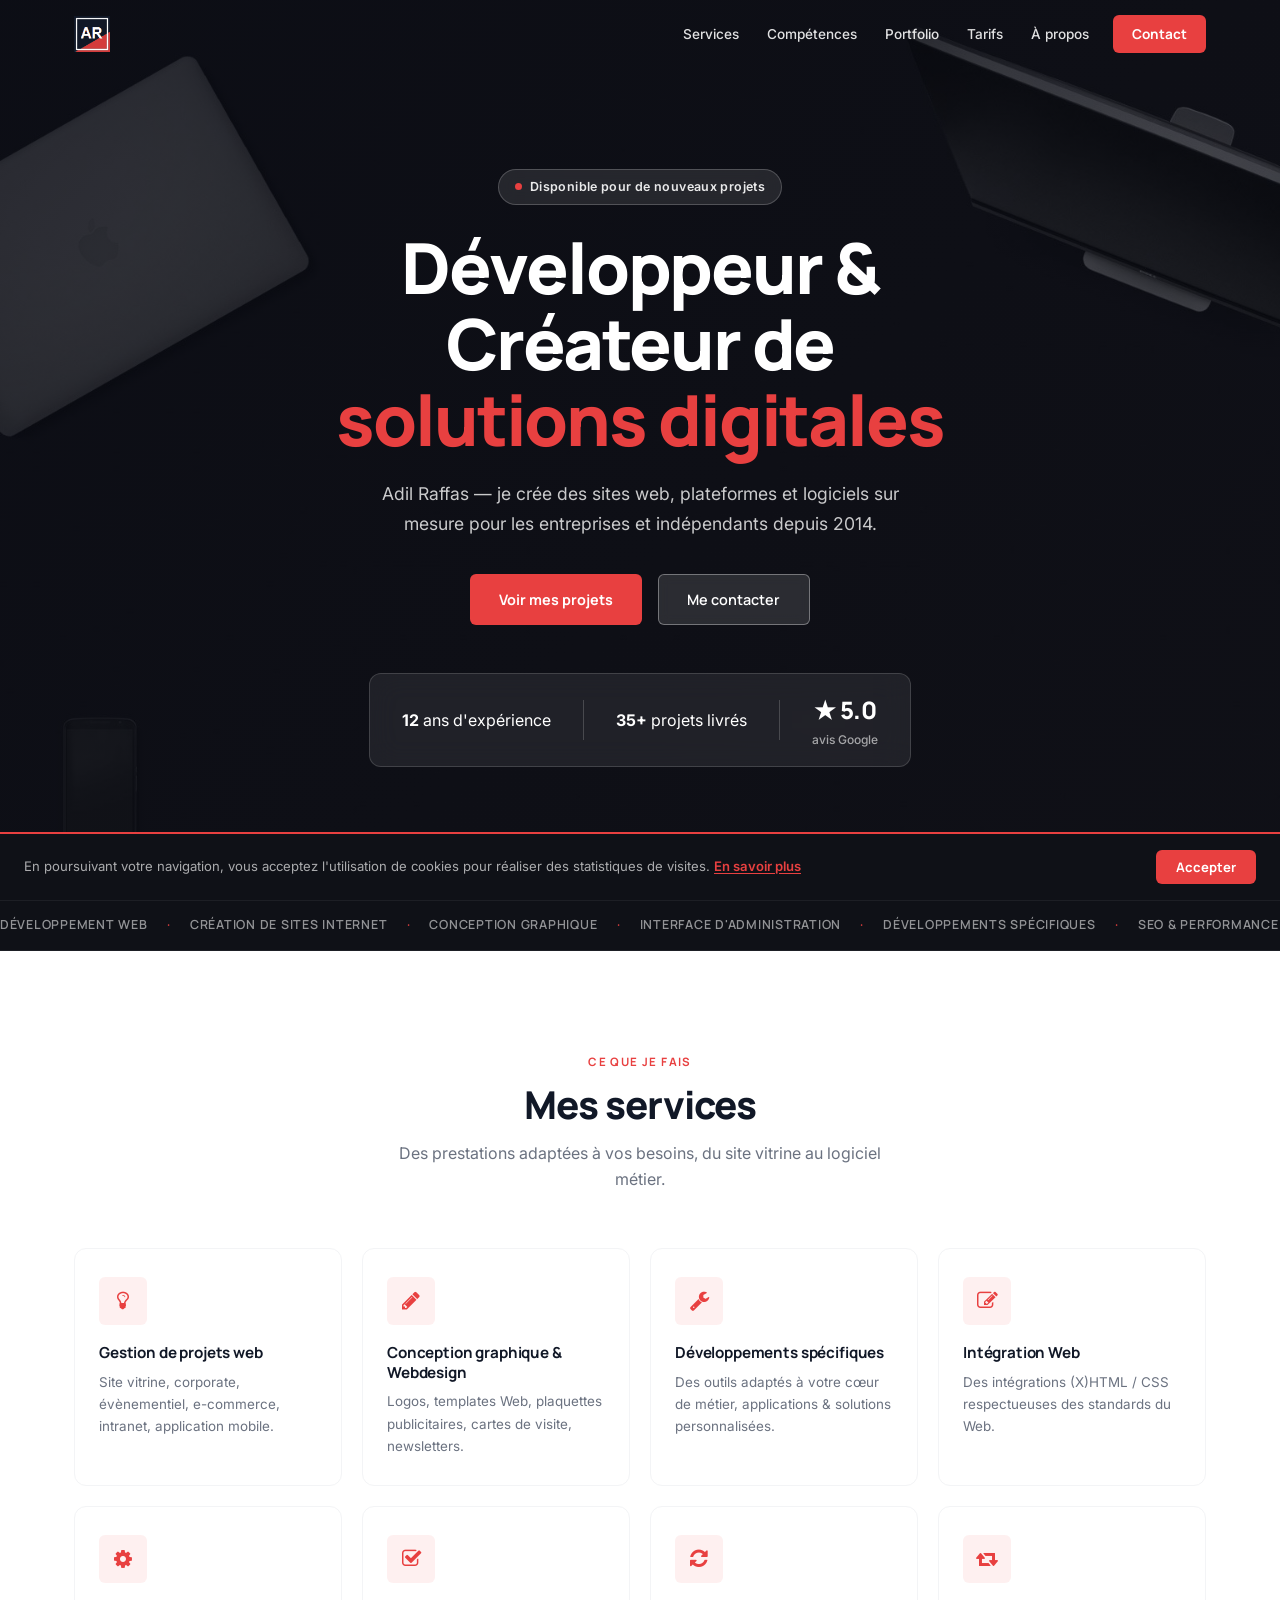
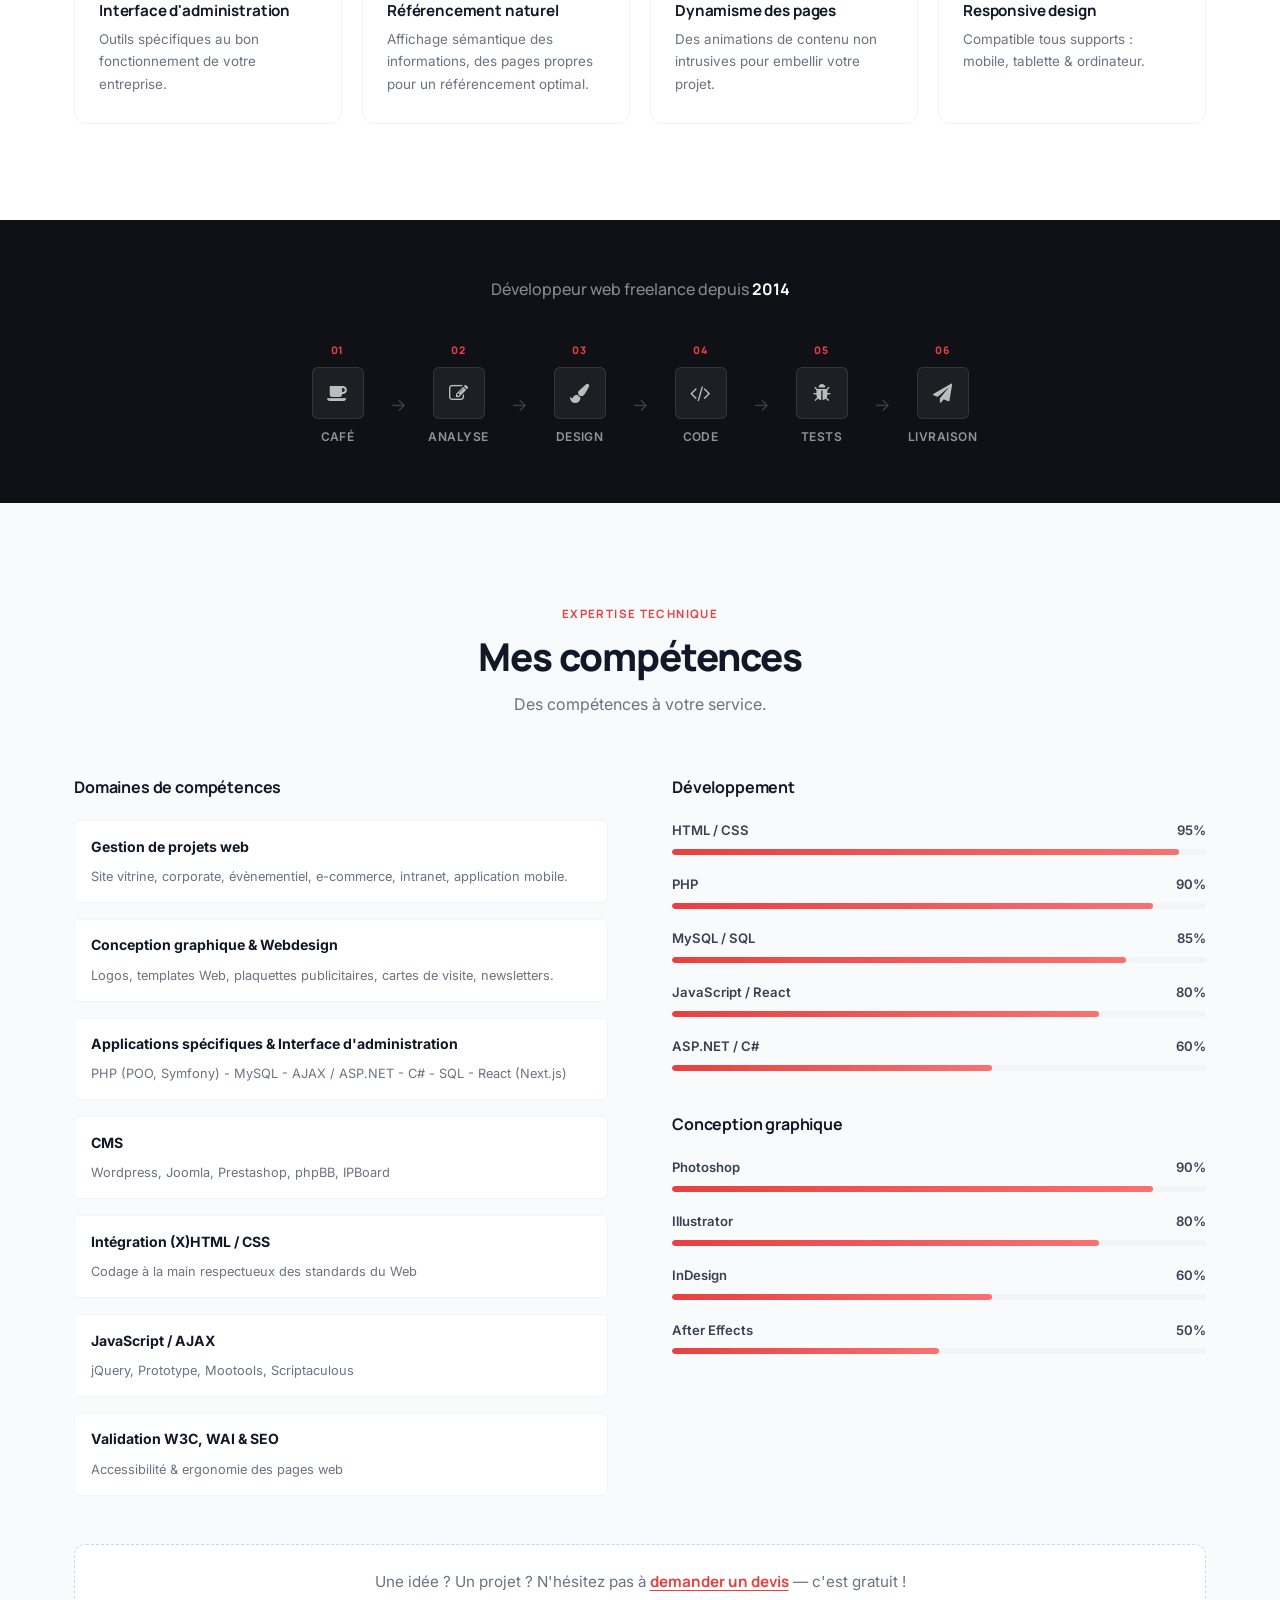
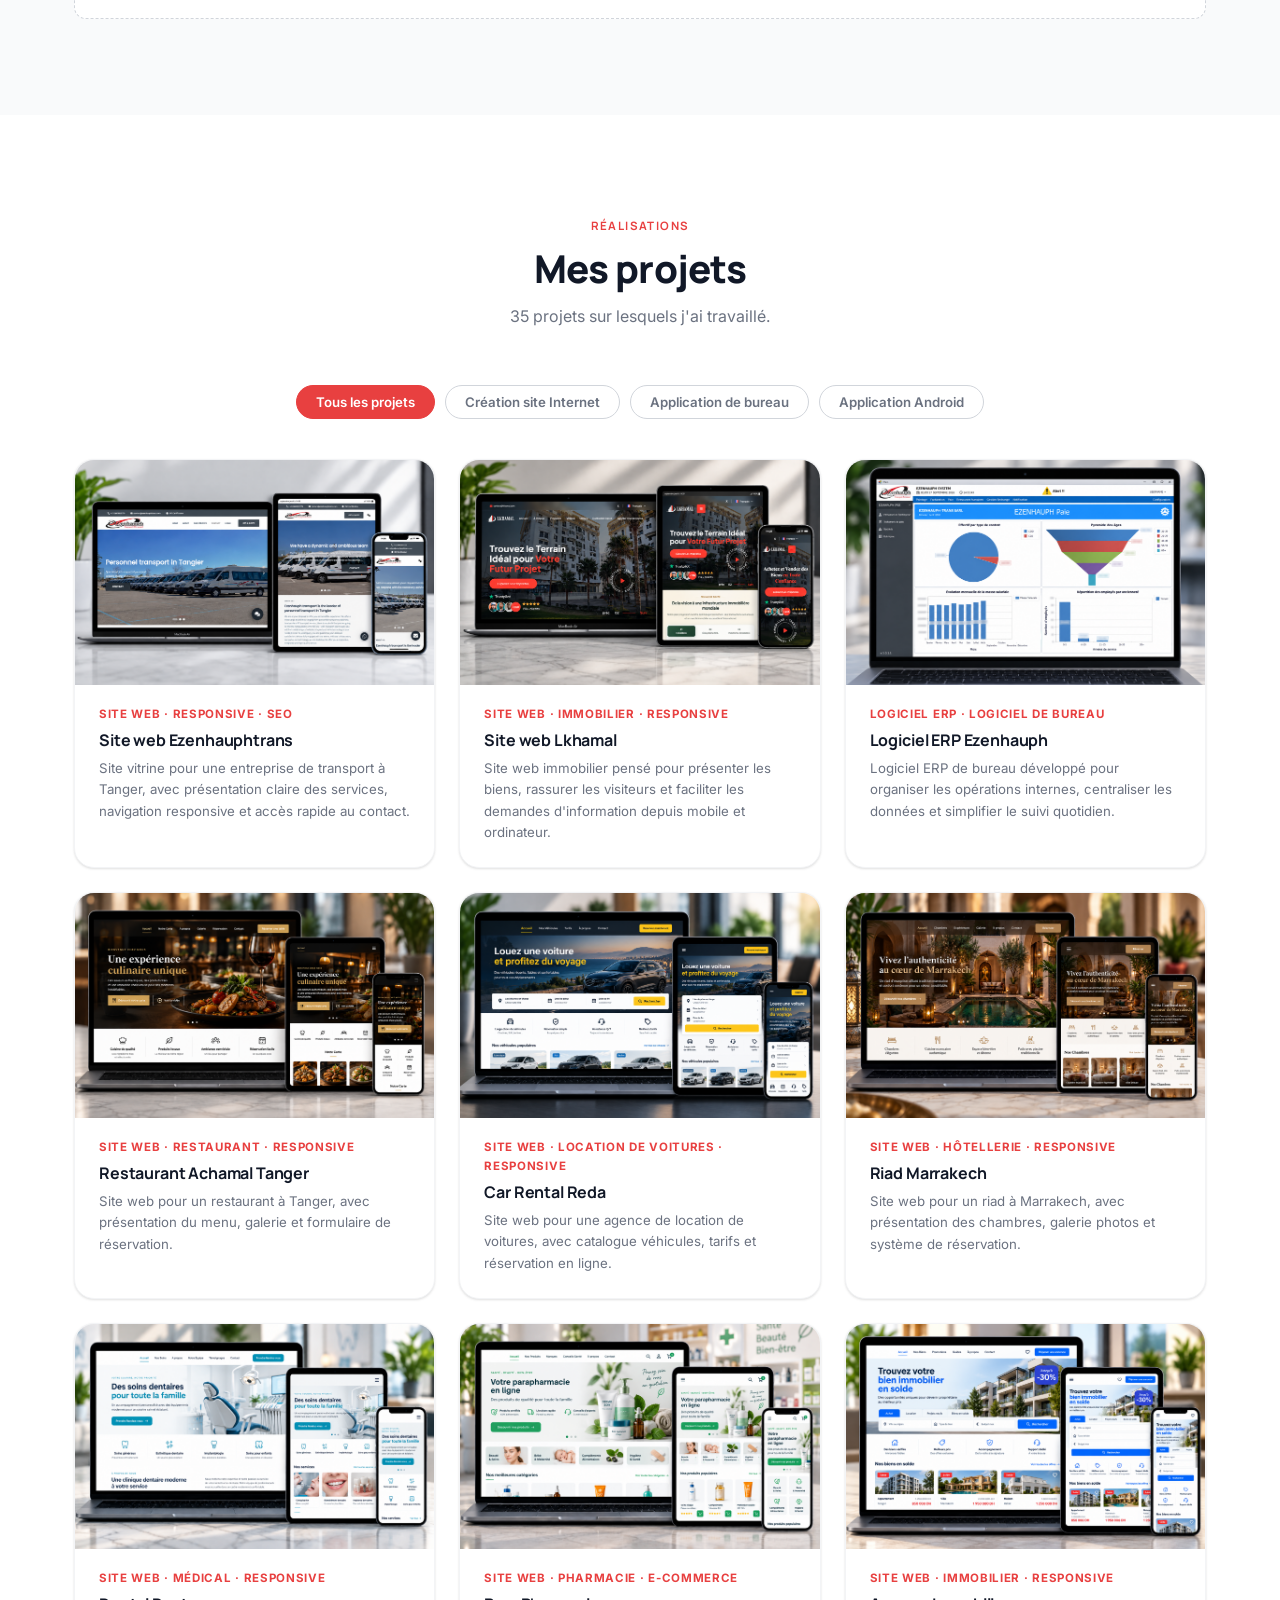
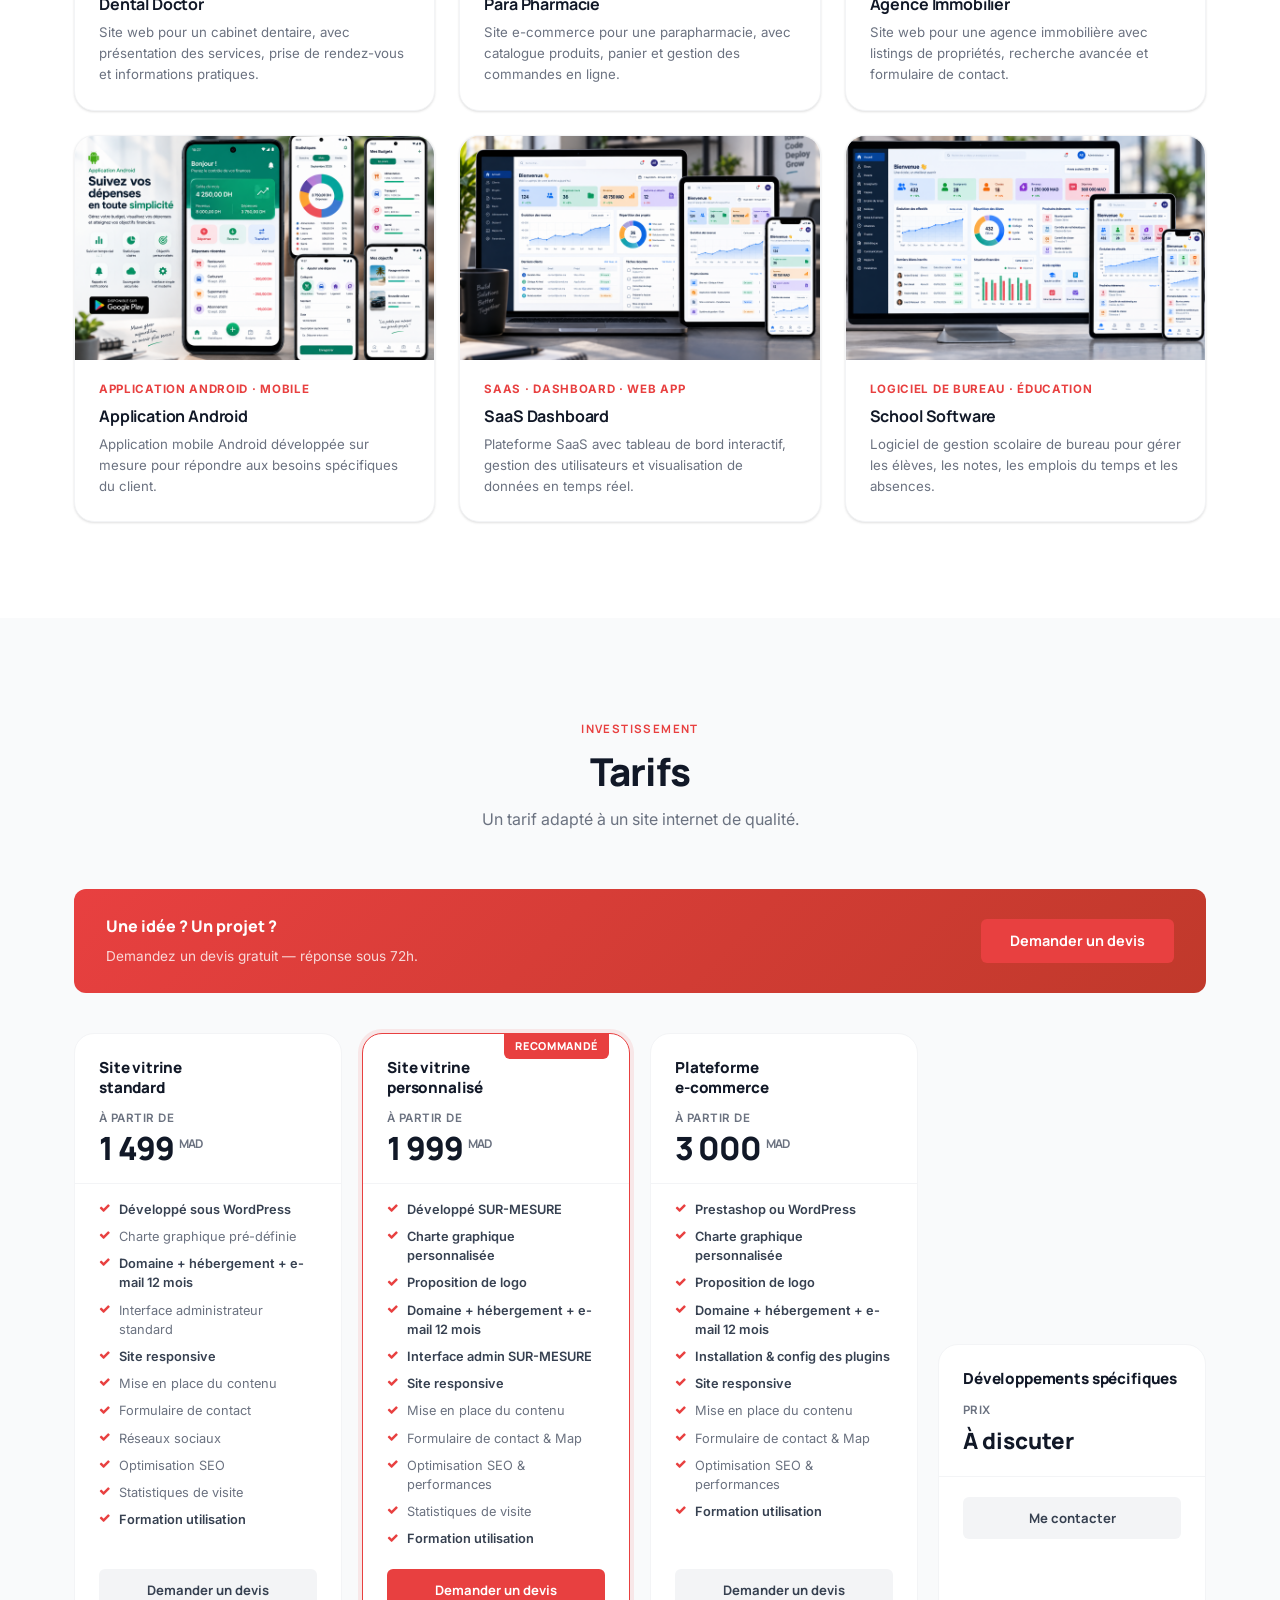
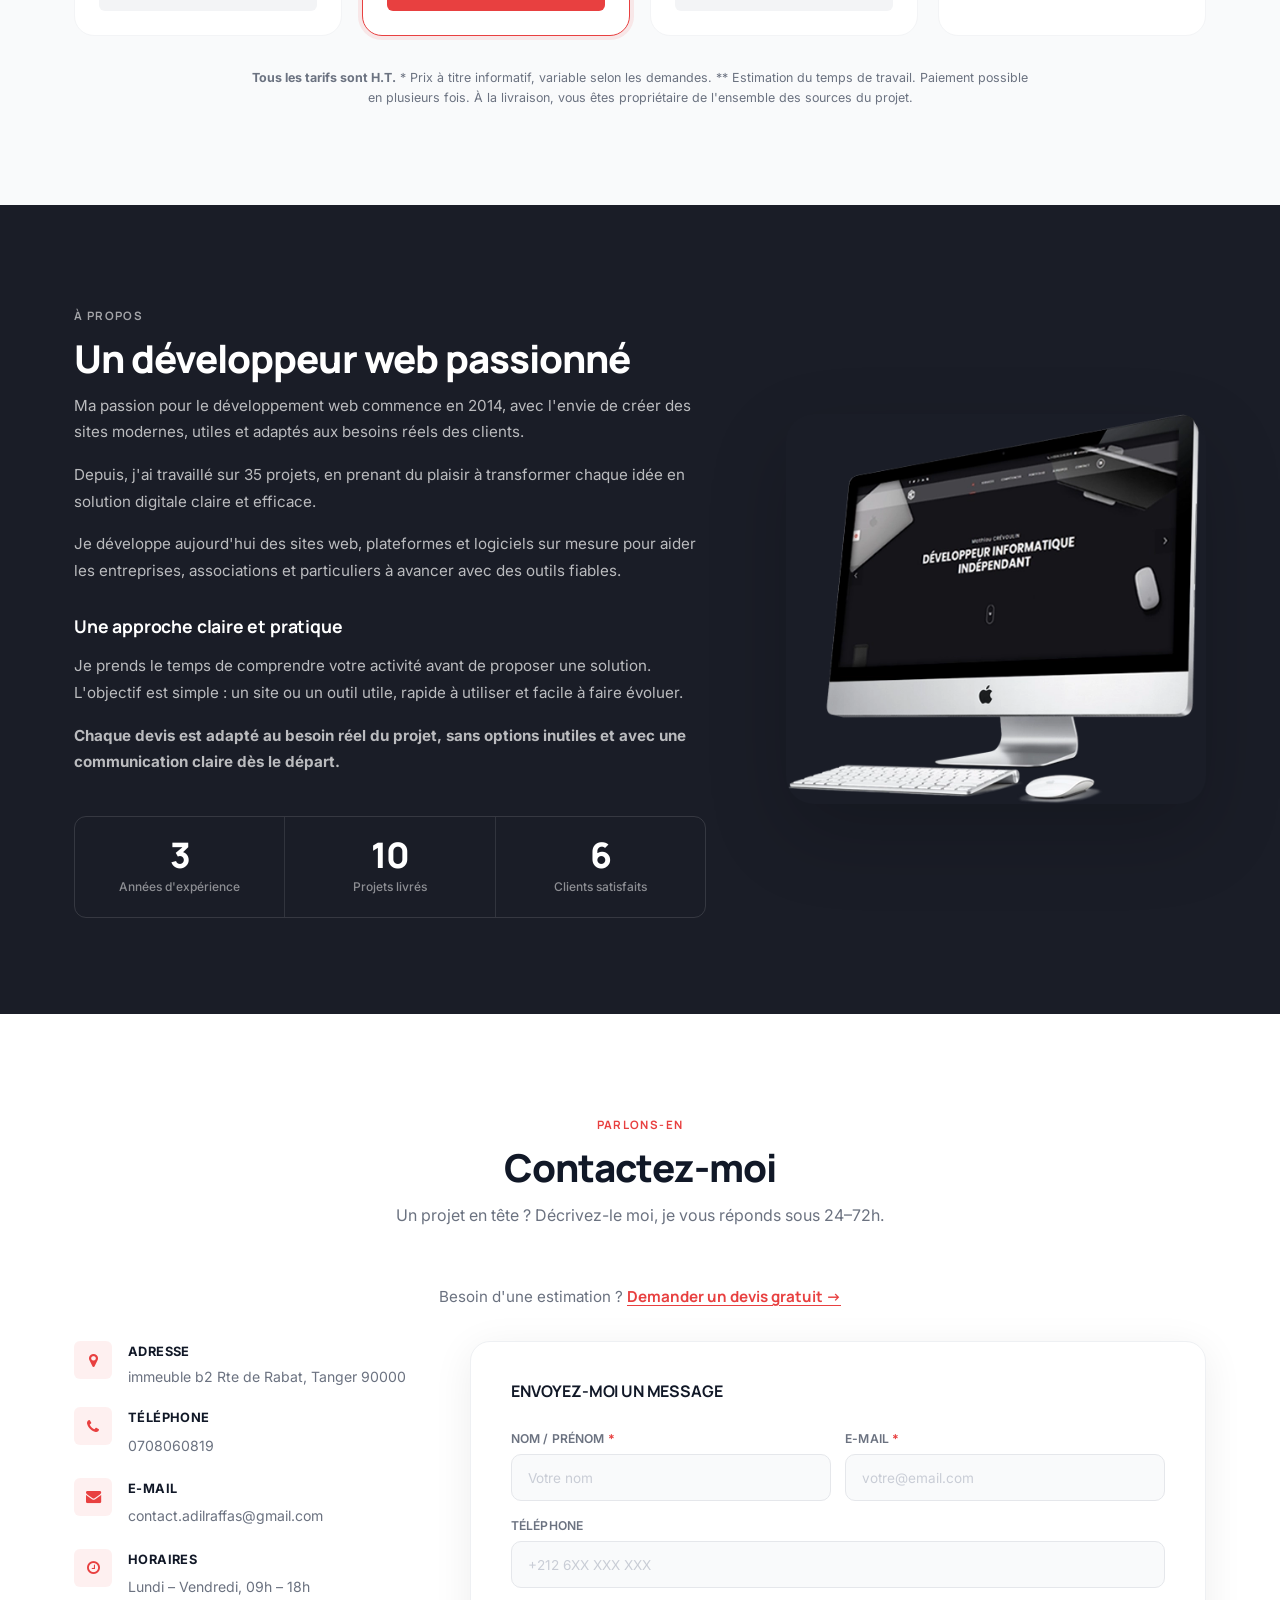
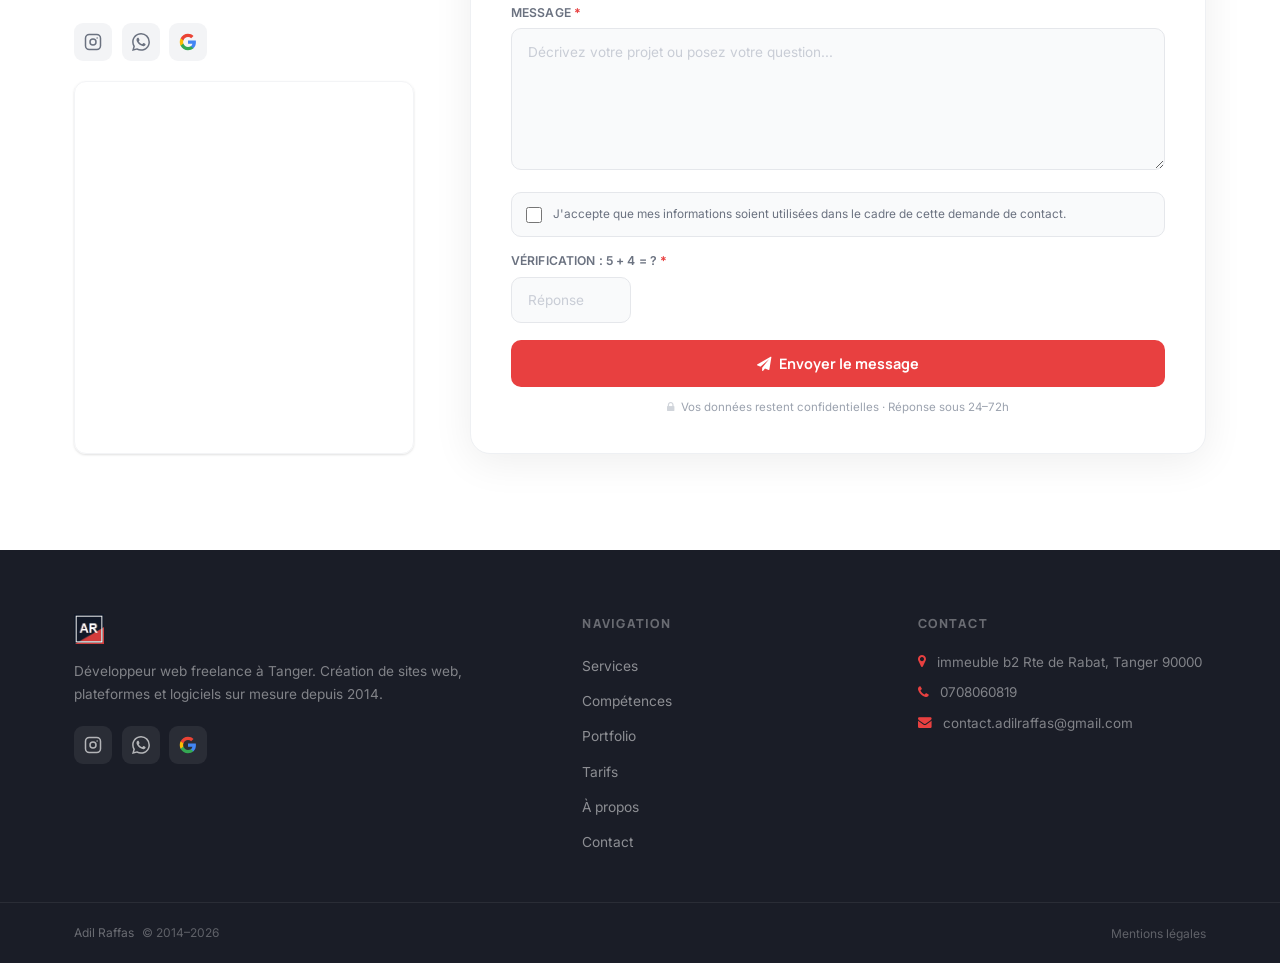
==== commit 89f32e7e: "Fix hero title line break" ====
--- a/index.html
+++ b/index.html
@@ -99,8 +99,8 @@
       Disponible pour de nouveaux projets
     </div>
     <h1 class="hero-title">
-      Développeur &amp; Créateur<br>
-      de <em>solutions digitales</em>
+      Développeur &amp; Créateur de<br>
+      <em>solutions digitales</em>
     </h1>
     <p class="hero-sub">
       Adil Raffas — je crée des sites web, plateformes et logiciels sur mesure pour les entreprises et indépendants depuis 2014.
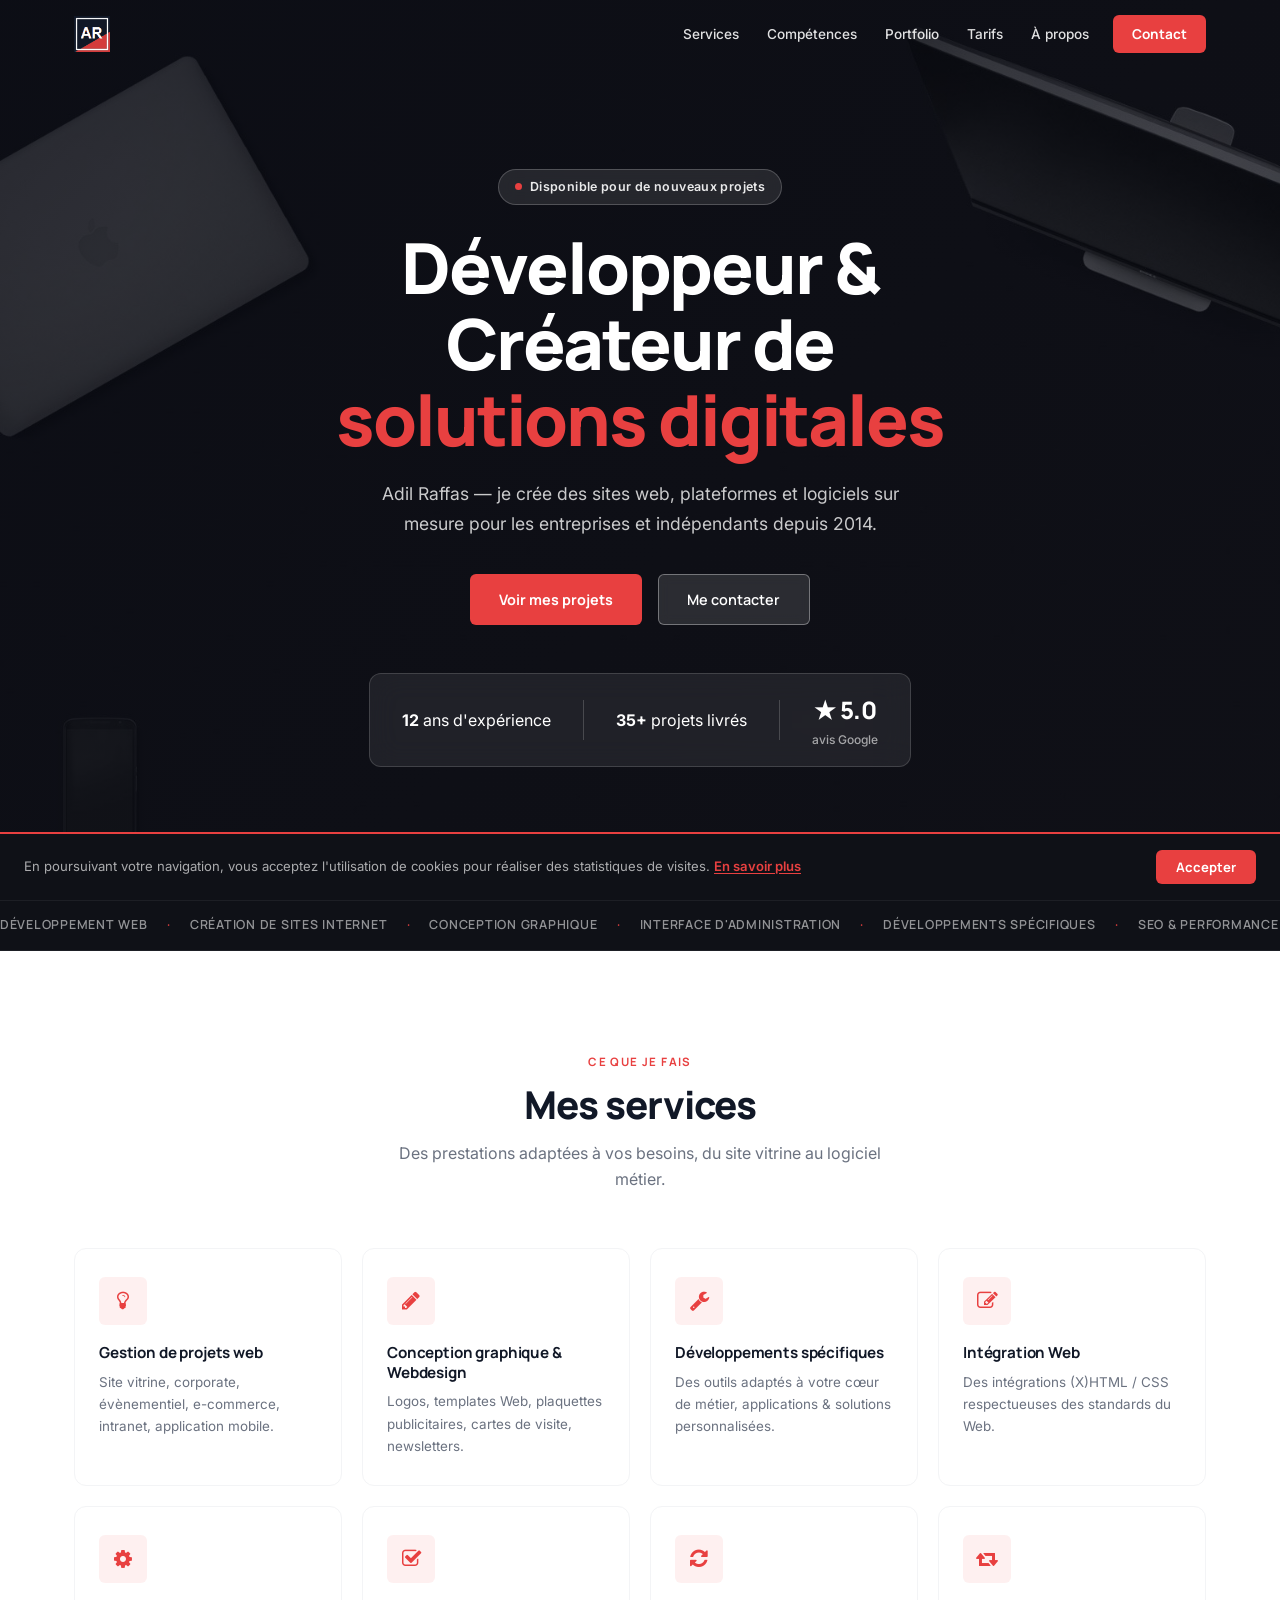
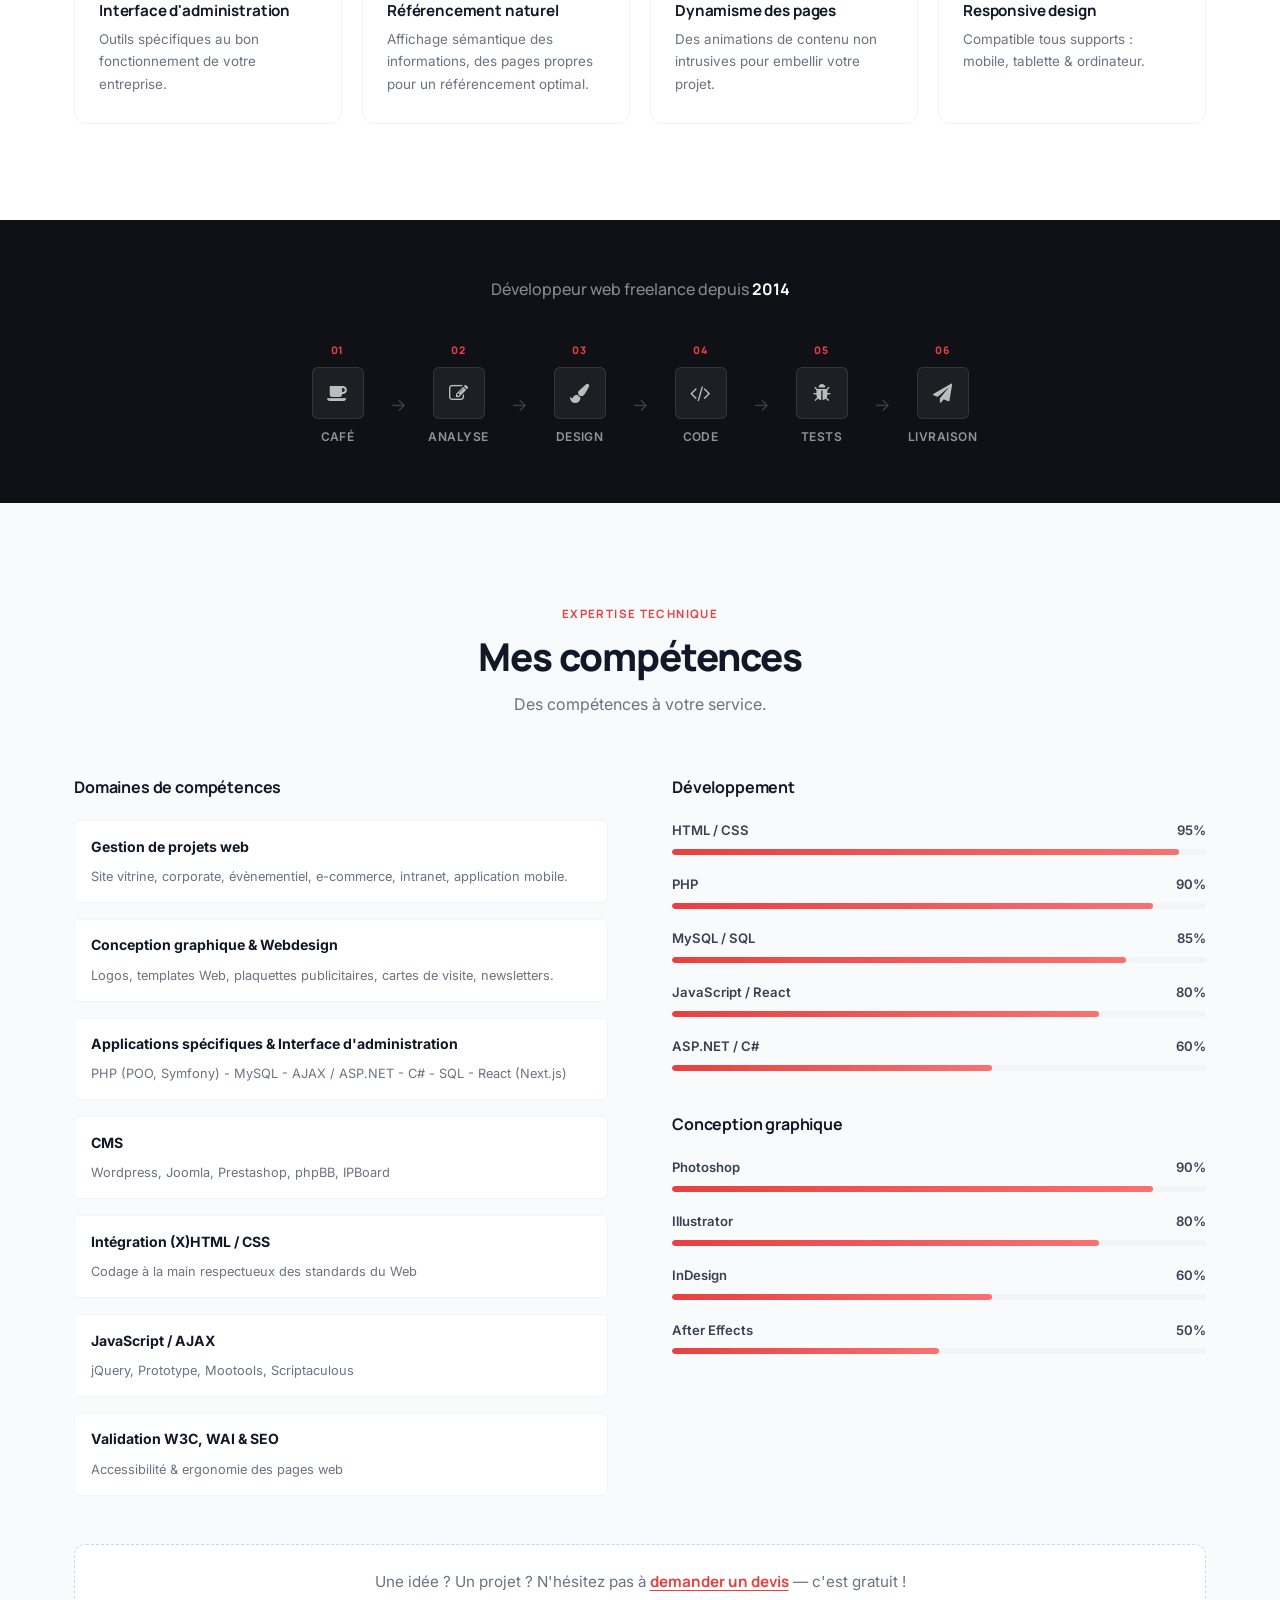
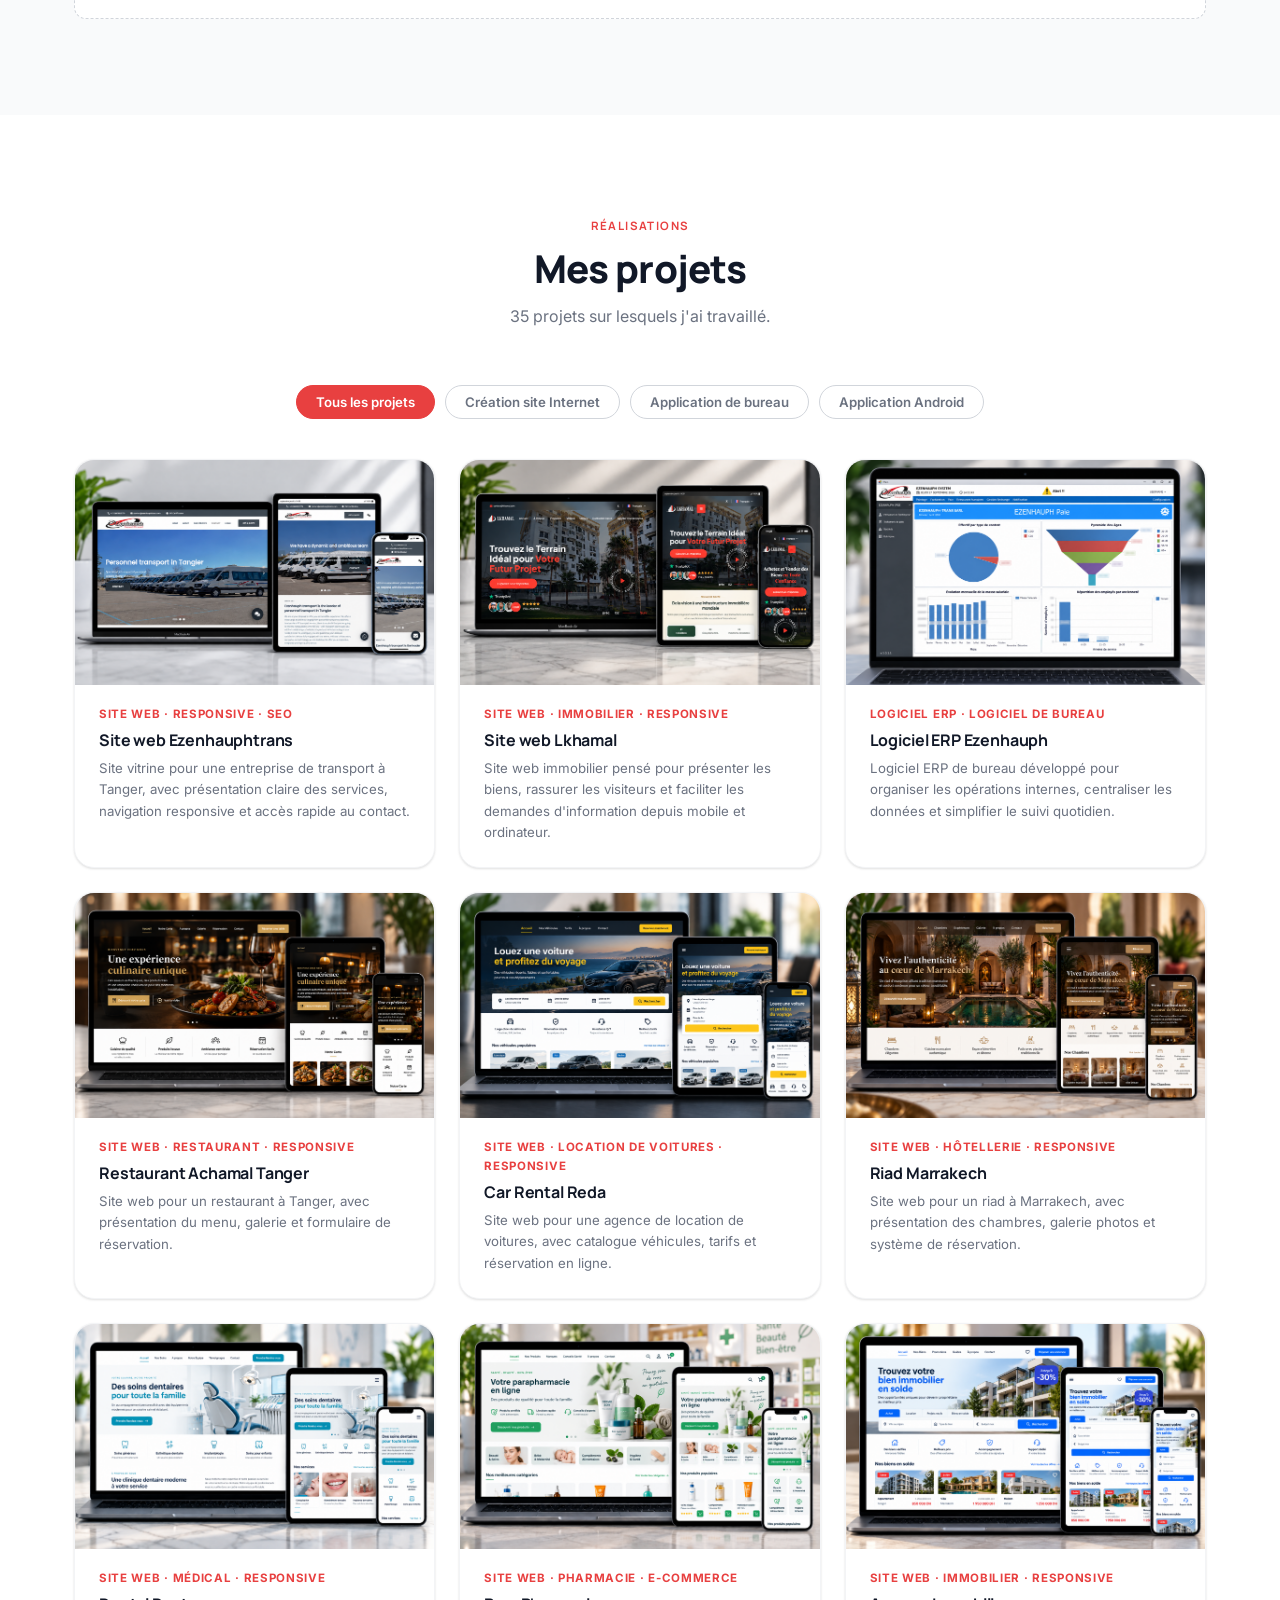
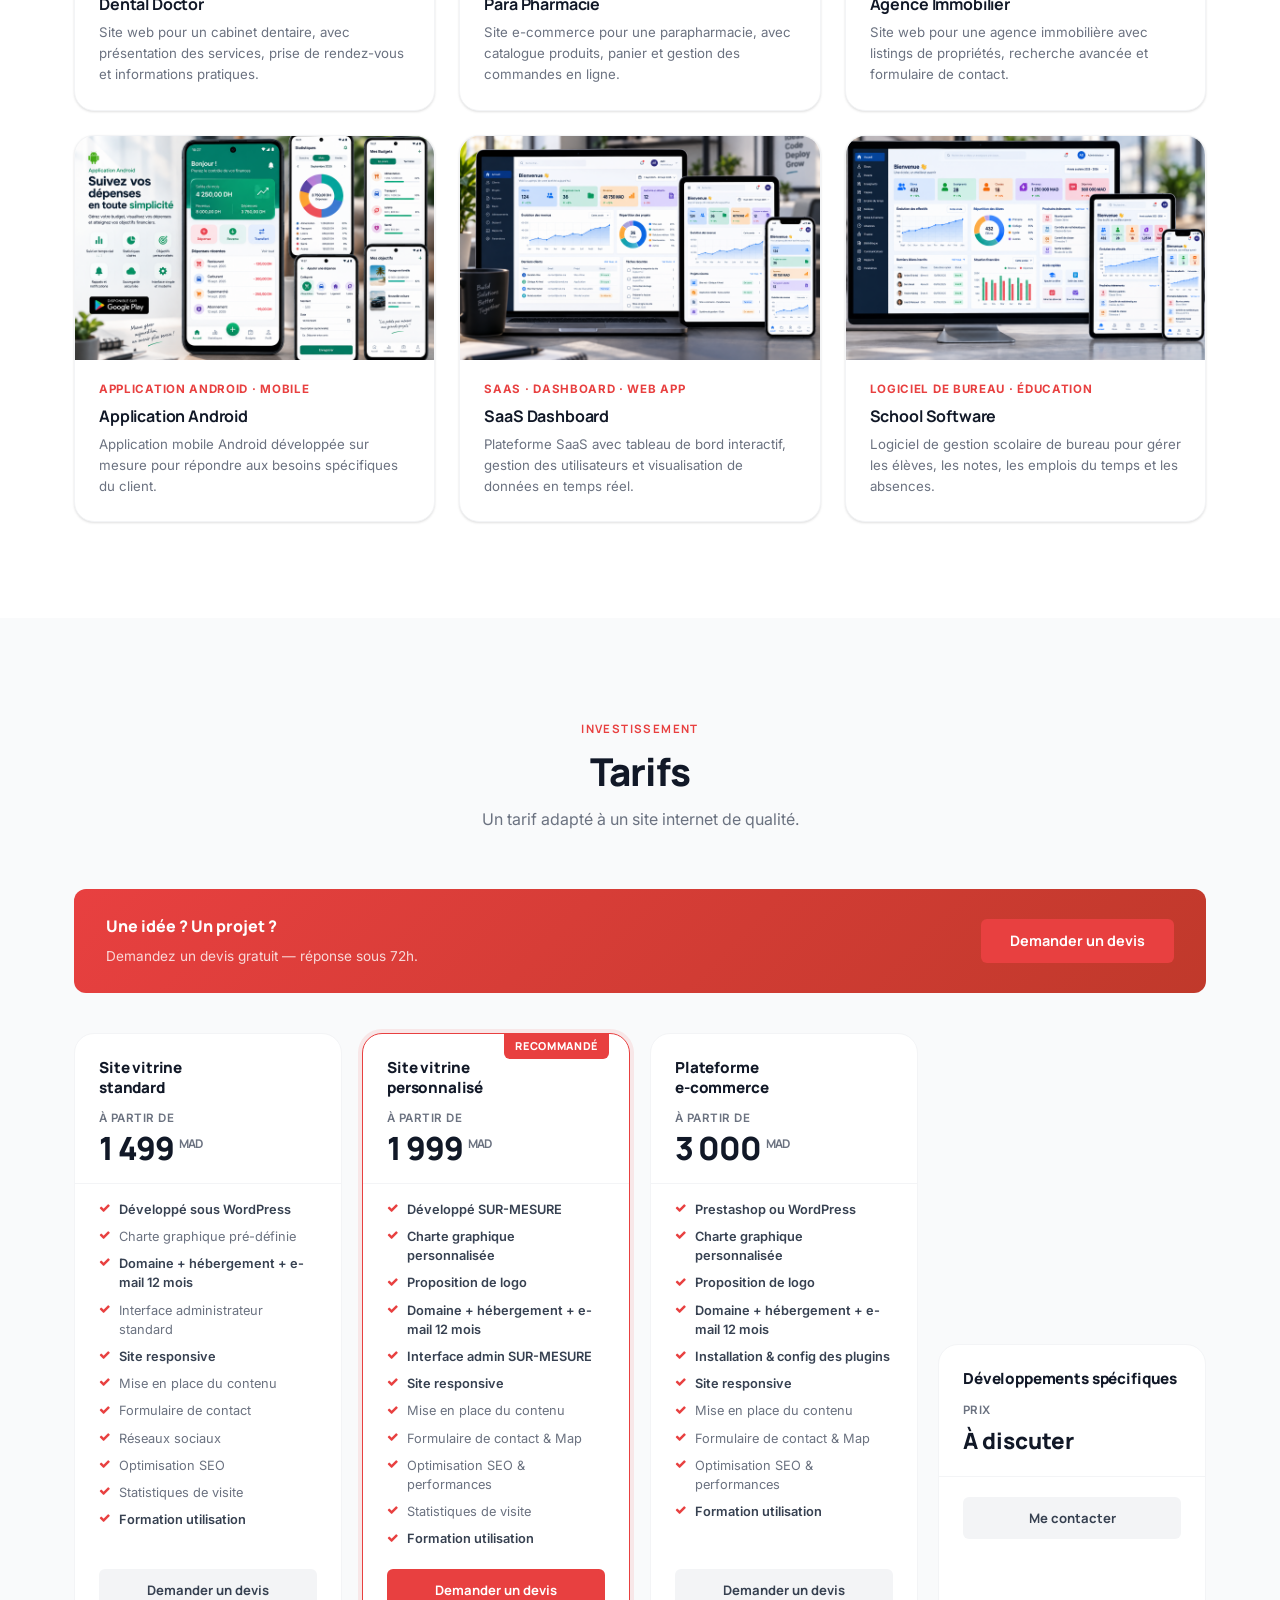
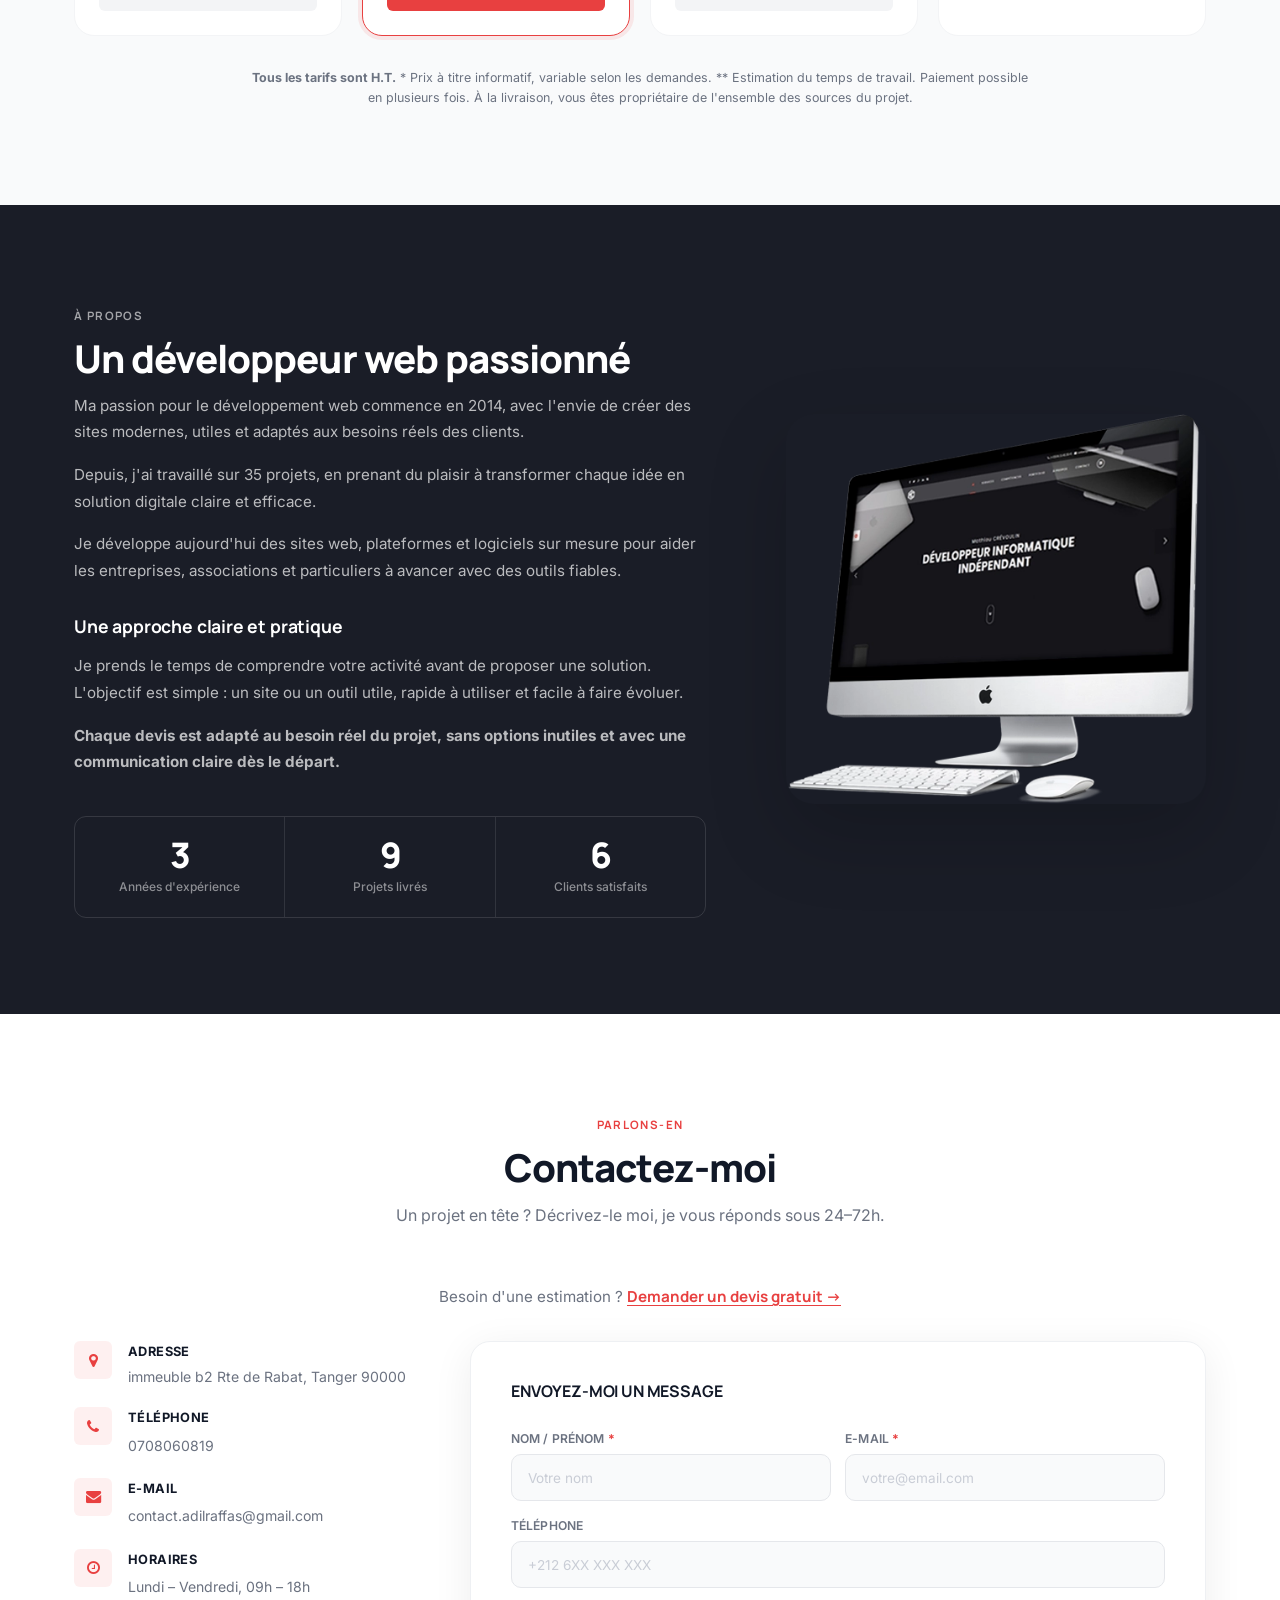
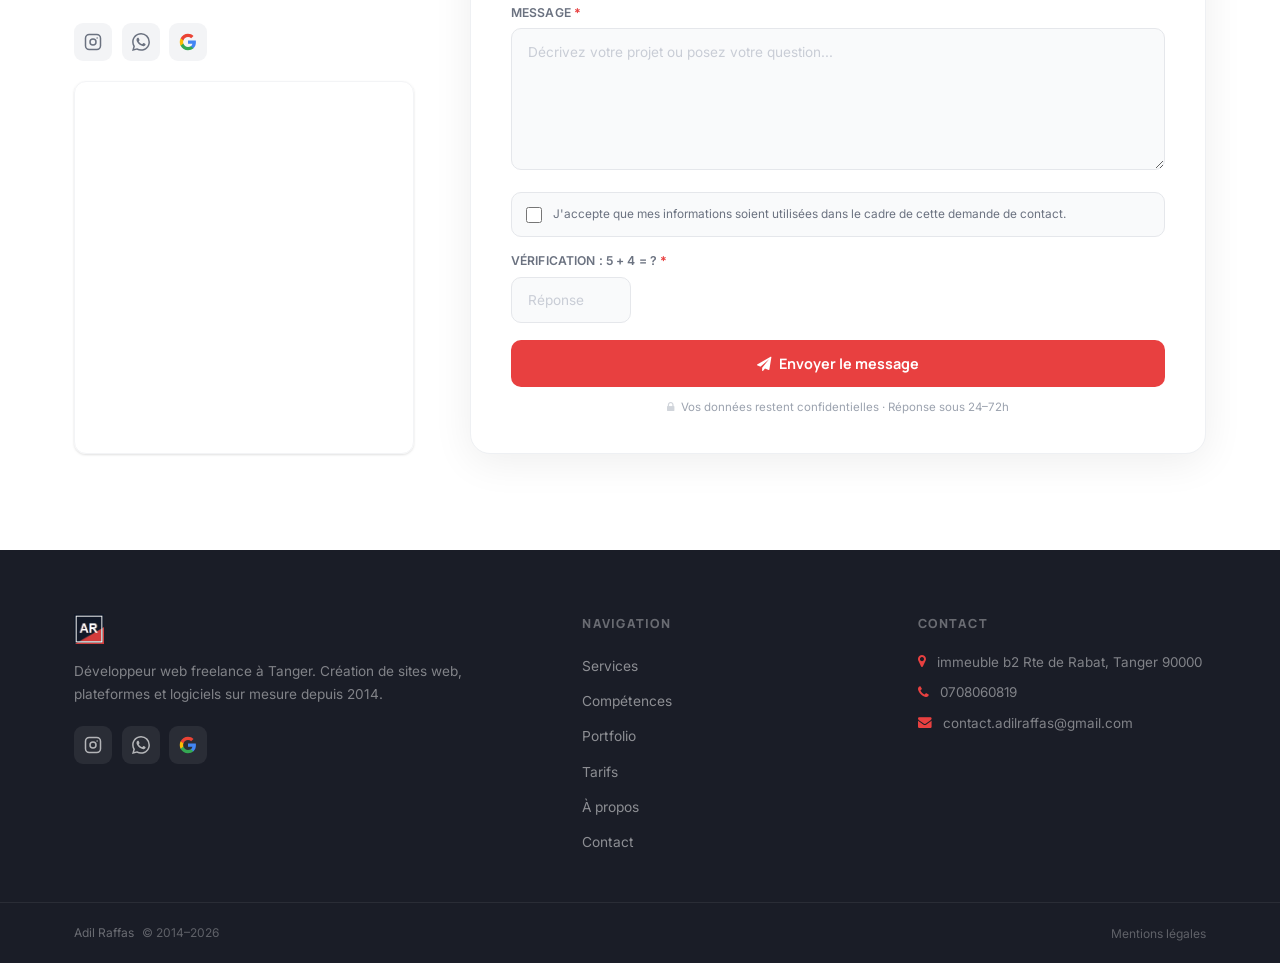
==== commit a50ca9f8: "Add Netlify Identity redirect and toml config" ====
--- a/index.html
+++ b/index.html
@@ -50,6 +50,19 @@
   <link rel="stylesheet" href="css/font-awesome.min.css">
   <link rel="stylesheet" href="css/iCheck/grey.css">
   <link rel="stylesheet" href="css/site.css?v=2026b">
+  <!-- Netlify Identity — handles email confirmations -->
+  <script src="https://identity.netlify.com/v1/netlify-identity-widget.js"></script>
+  <script>
+    if (window.netlifyIdentity) {
+      window.netlifyIdentity.on('init', function(user) {
+        if (!user) {
+          window.netlifyIdentity.on('login', function() {
+            document.location.href = '/admin/index.html';
+          });
+        }
+      });
+    }
+  </script>
 </head>
 <body>
 
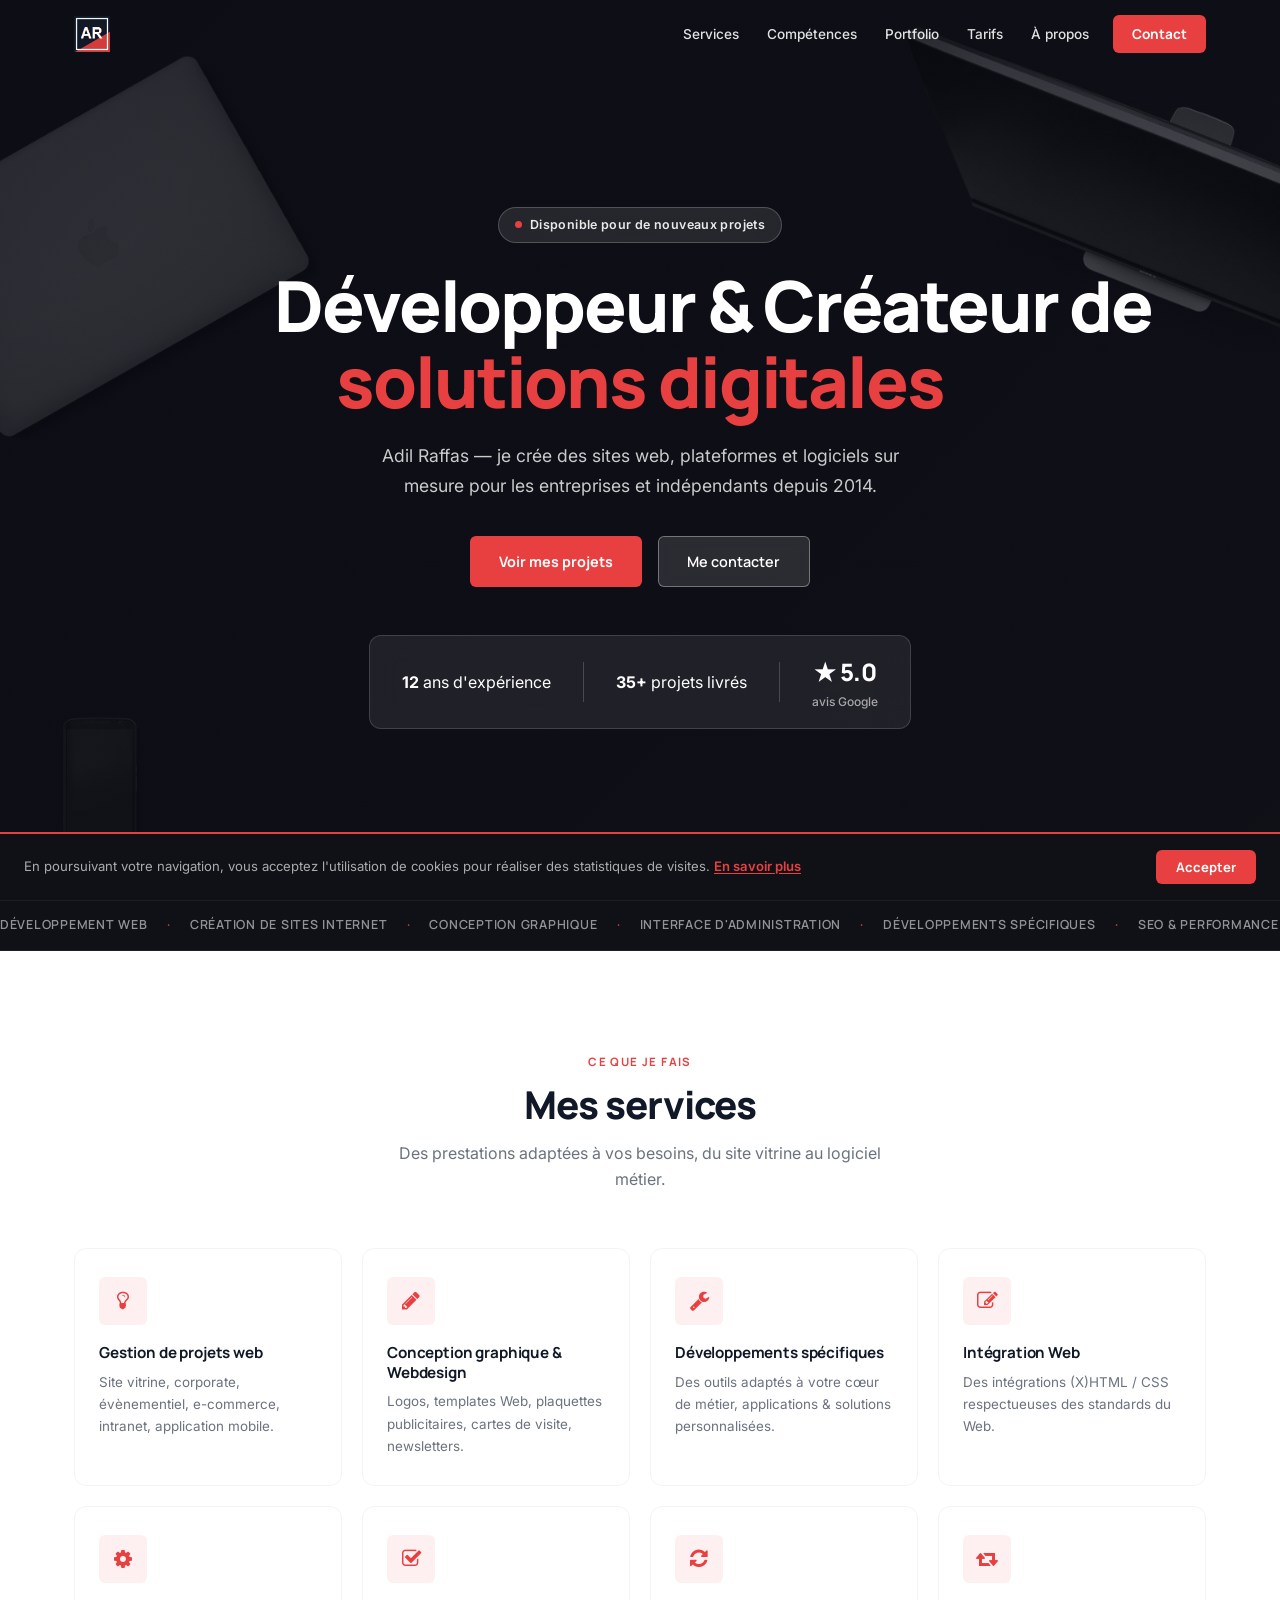
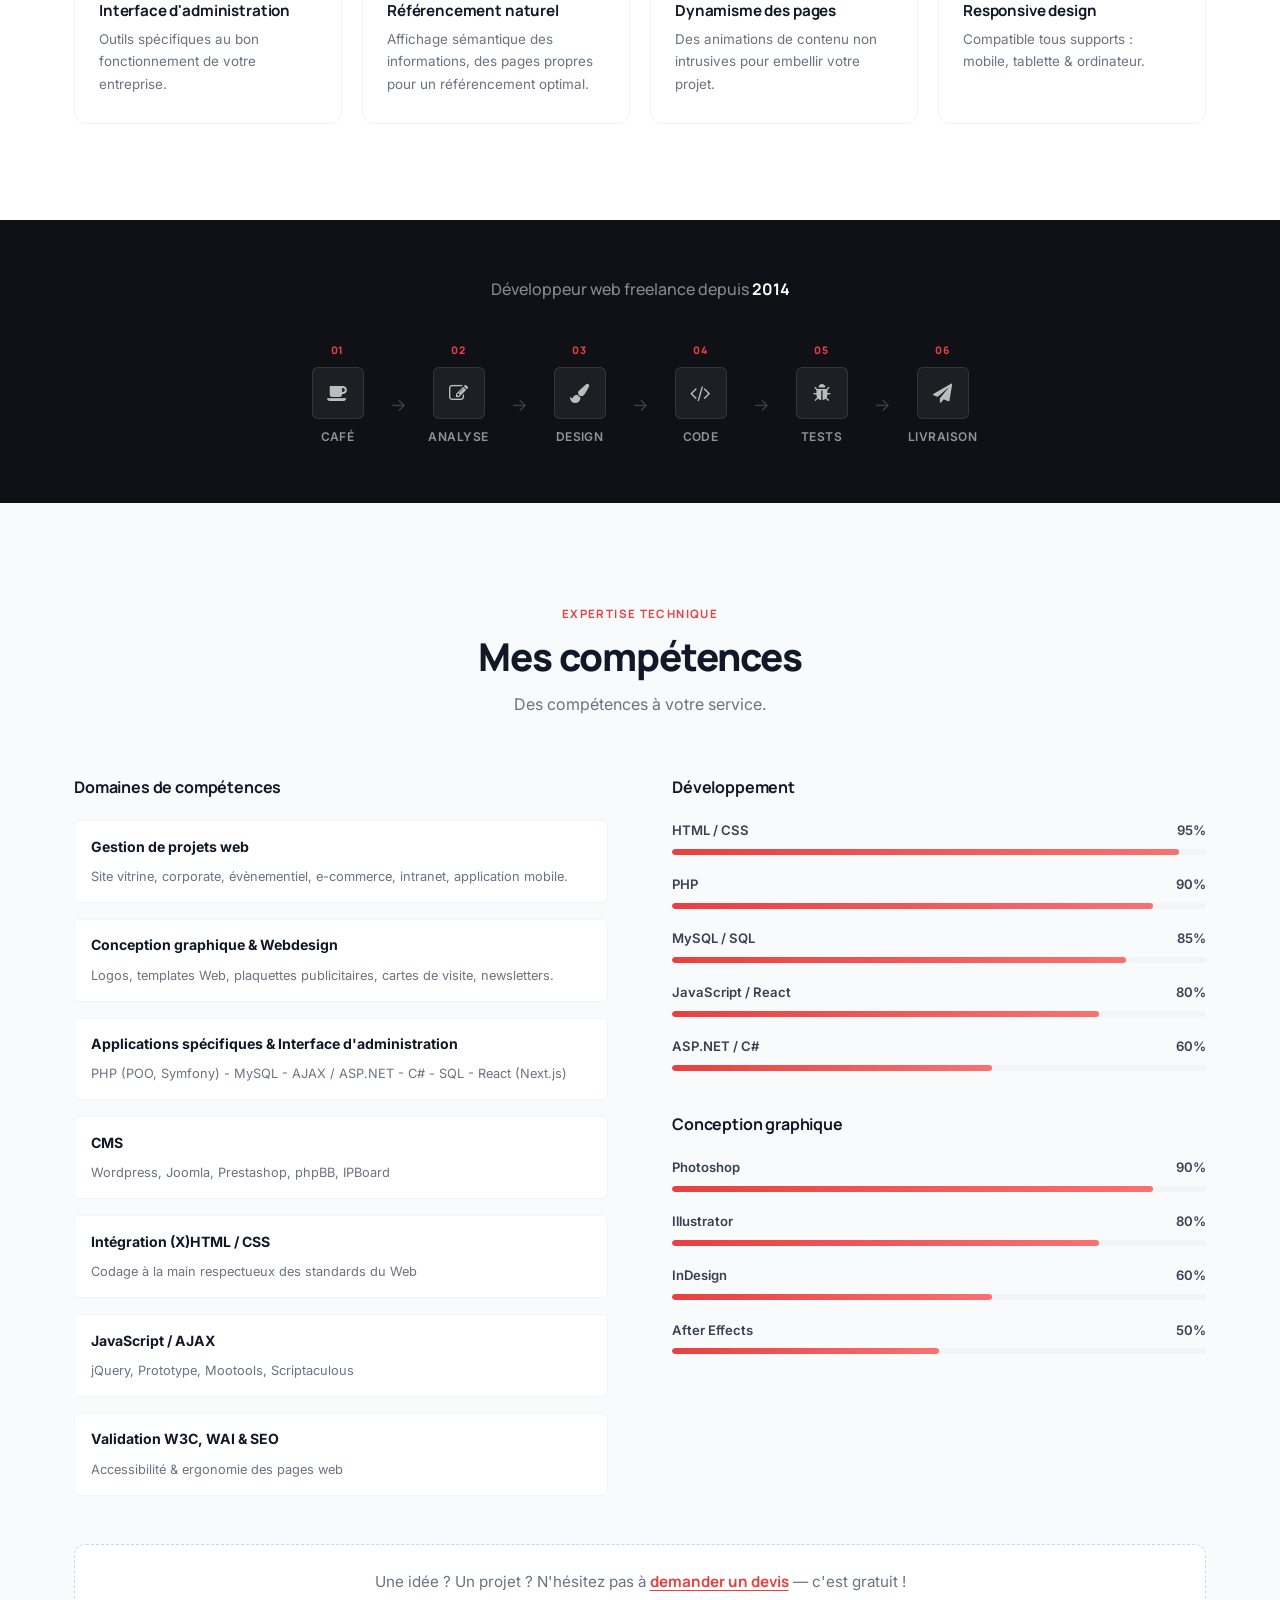
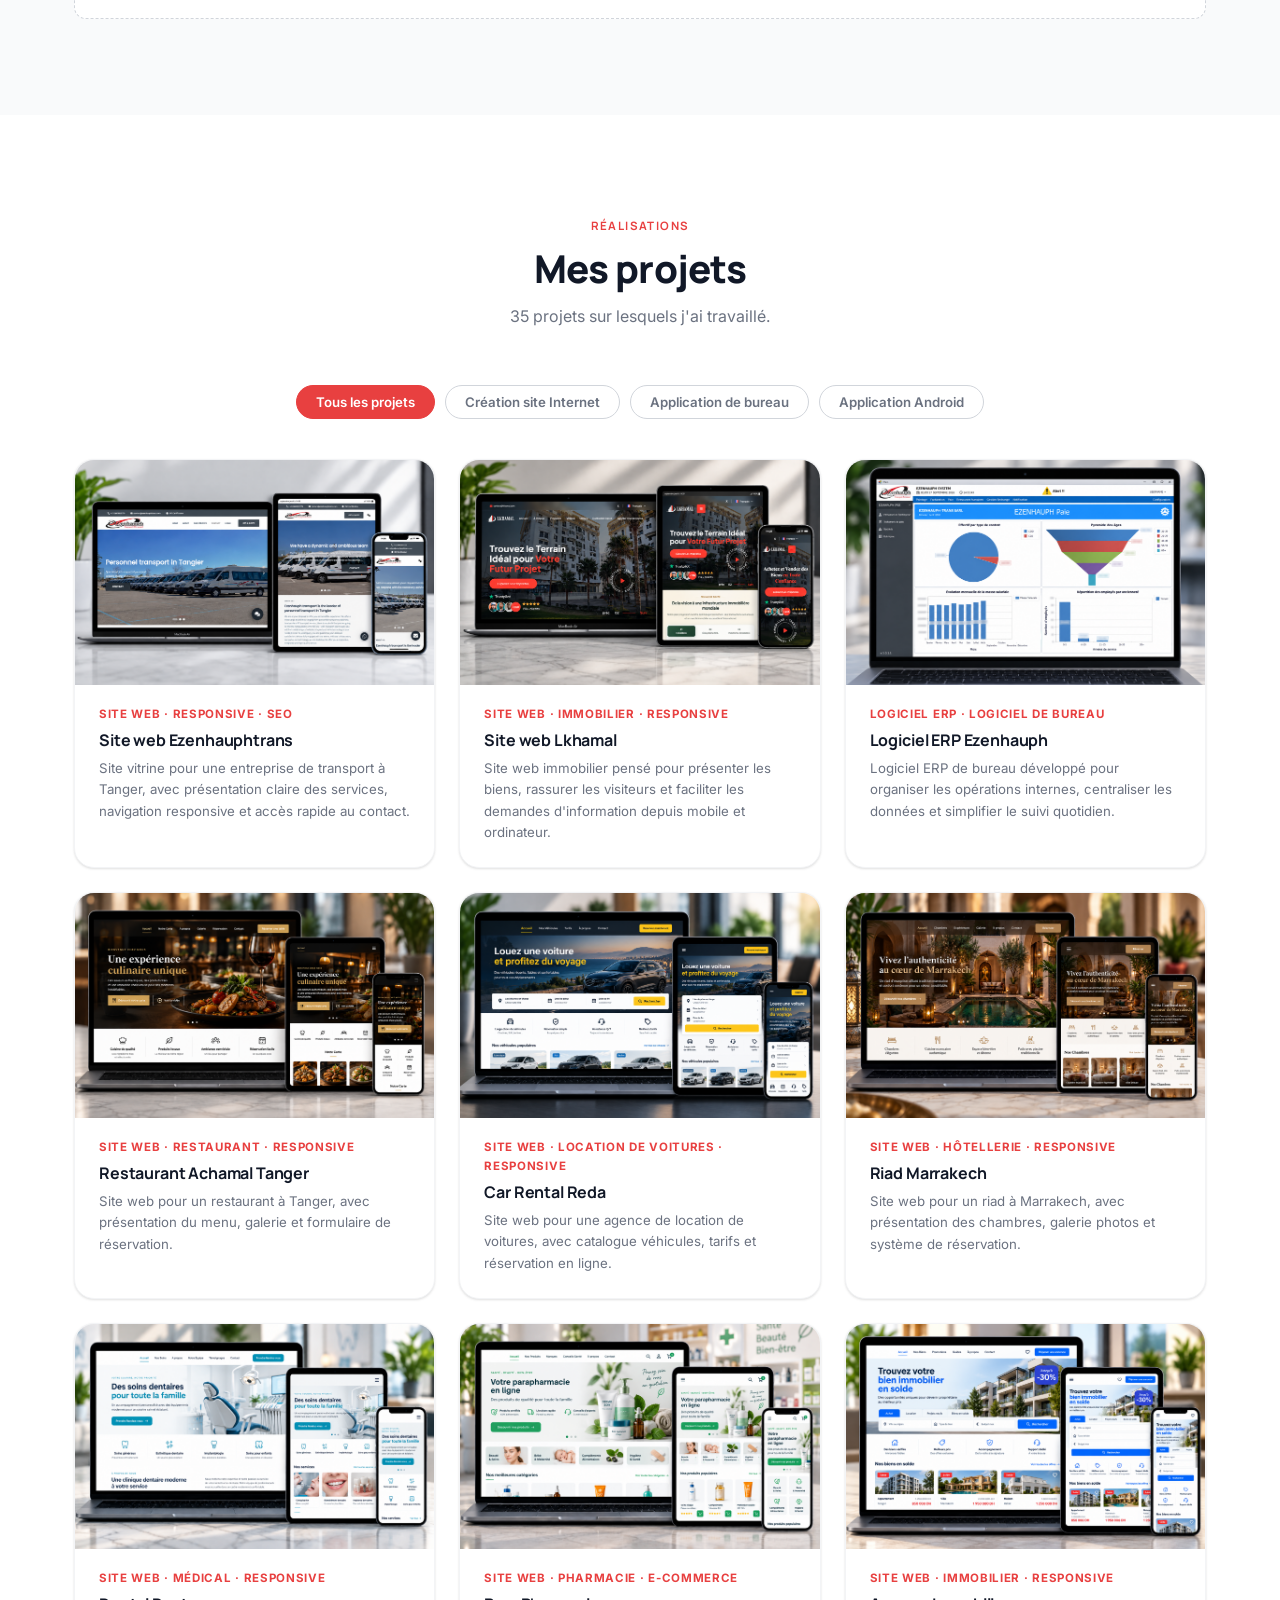
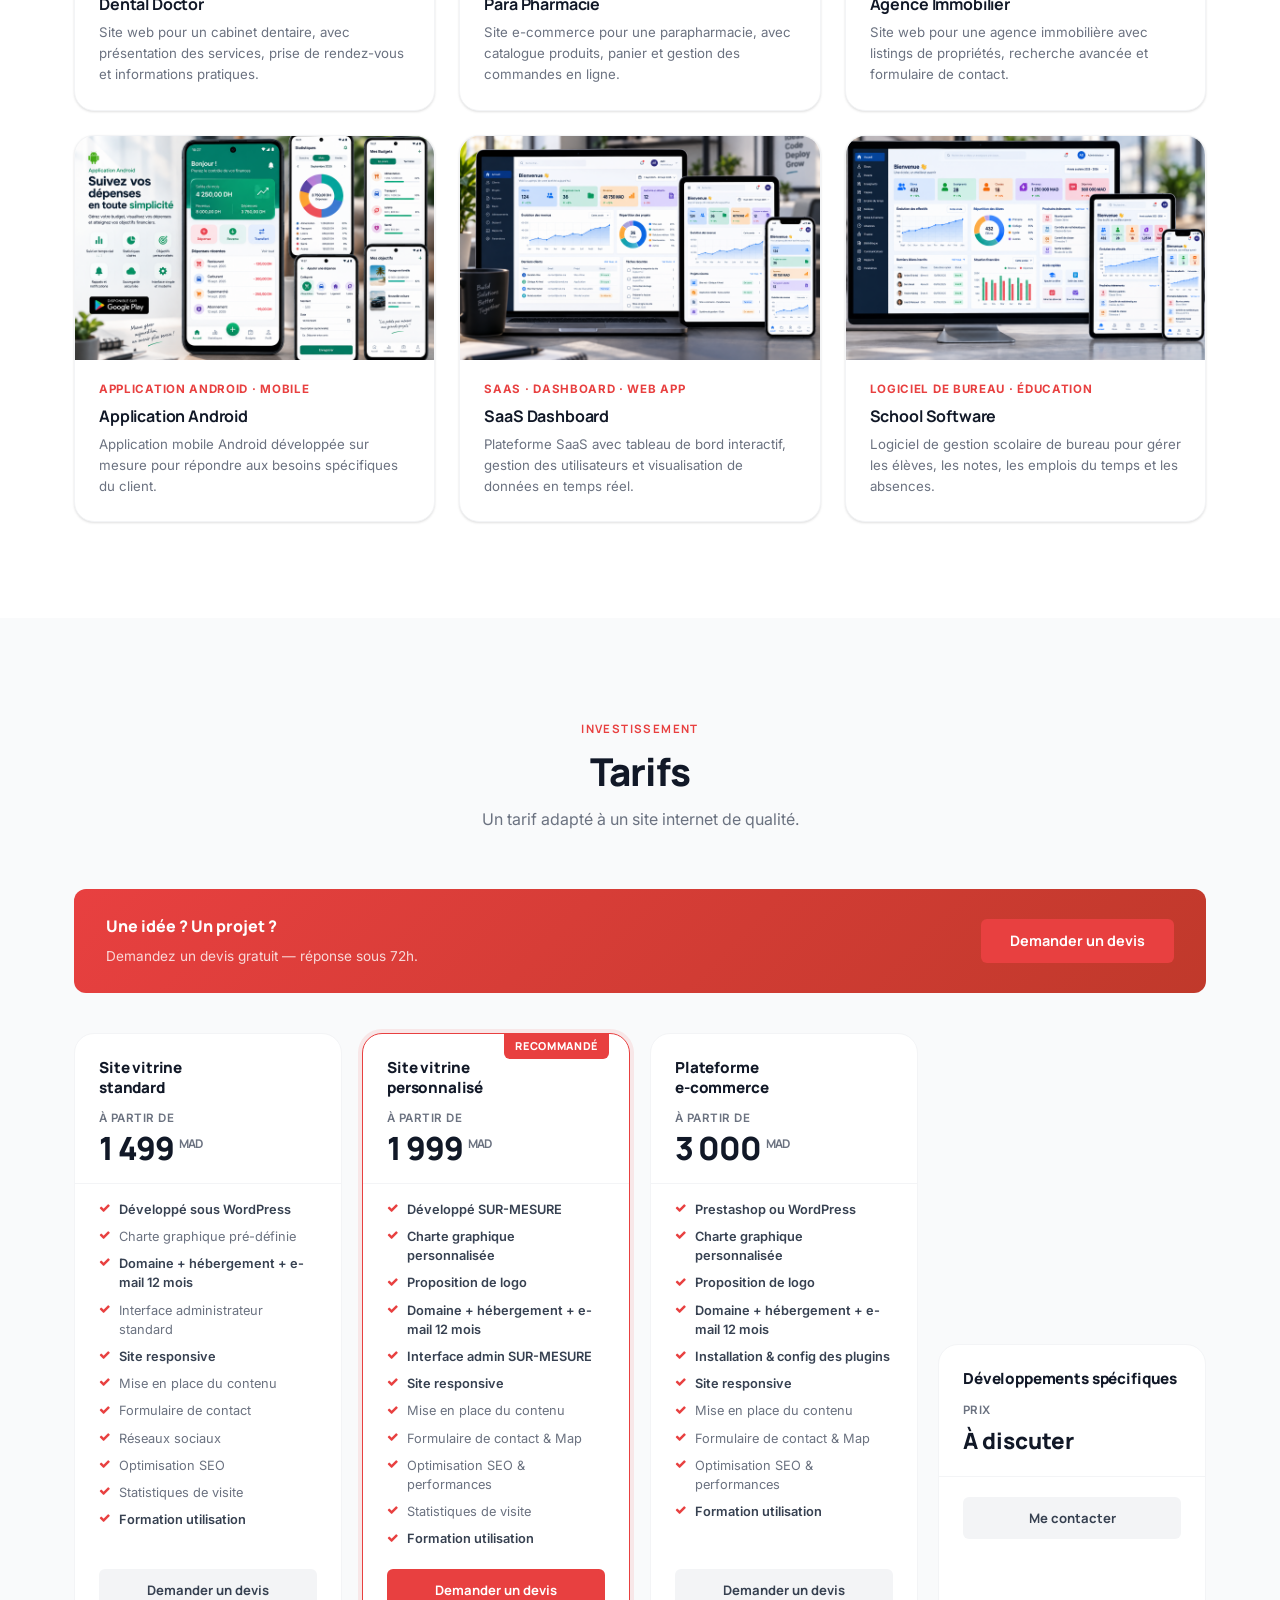
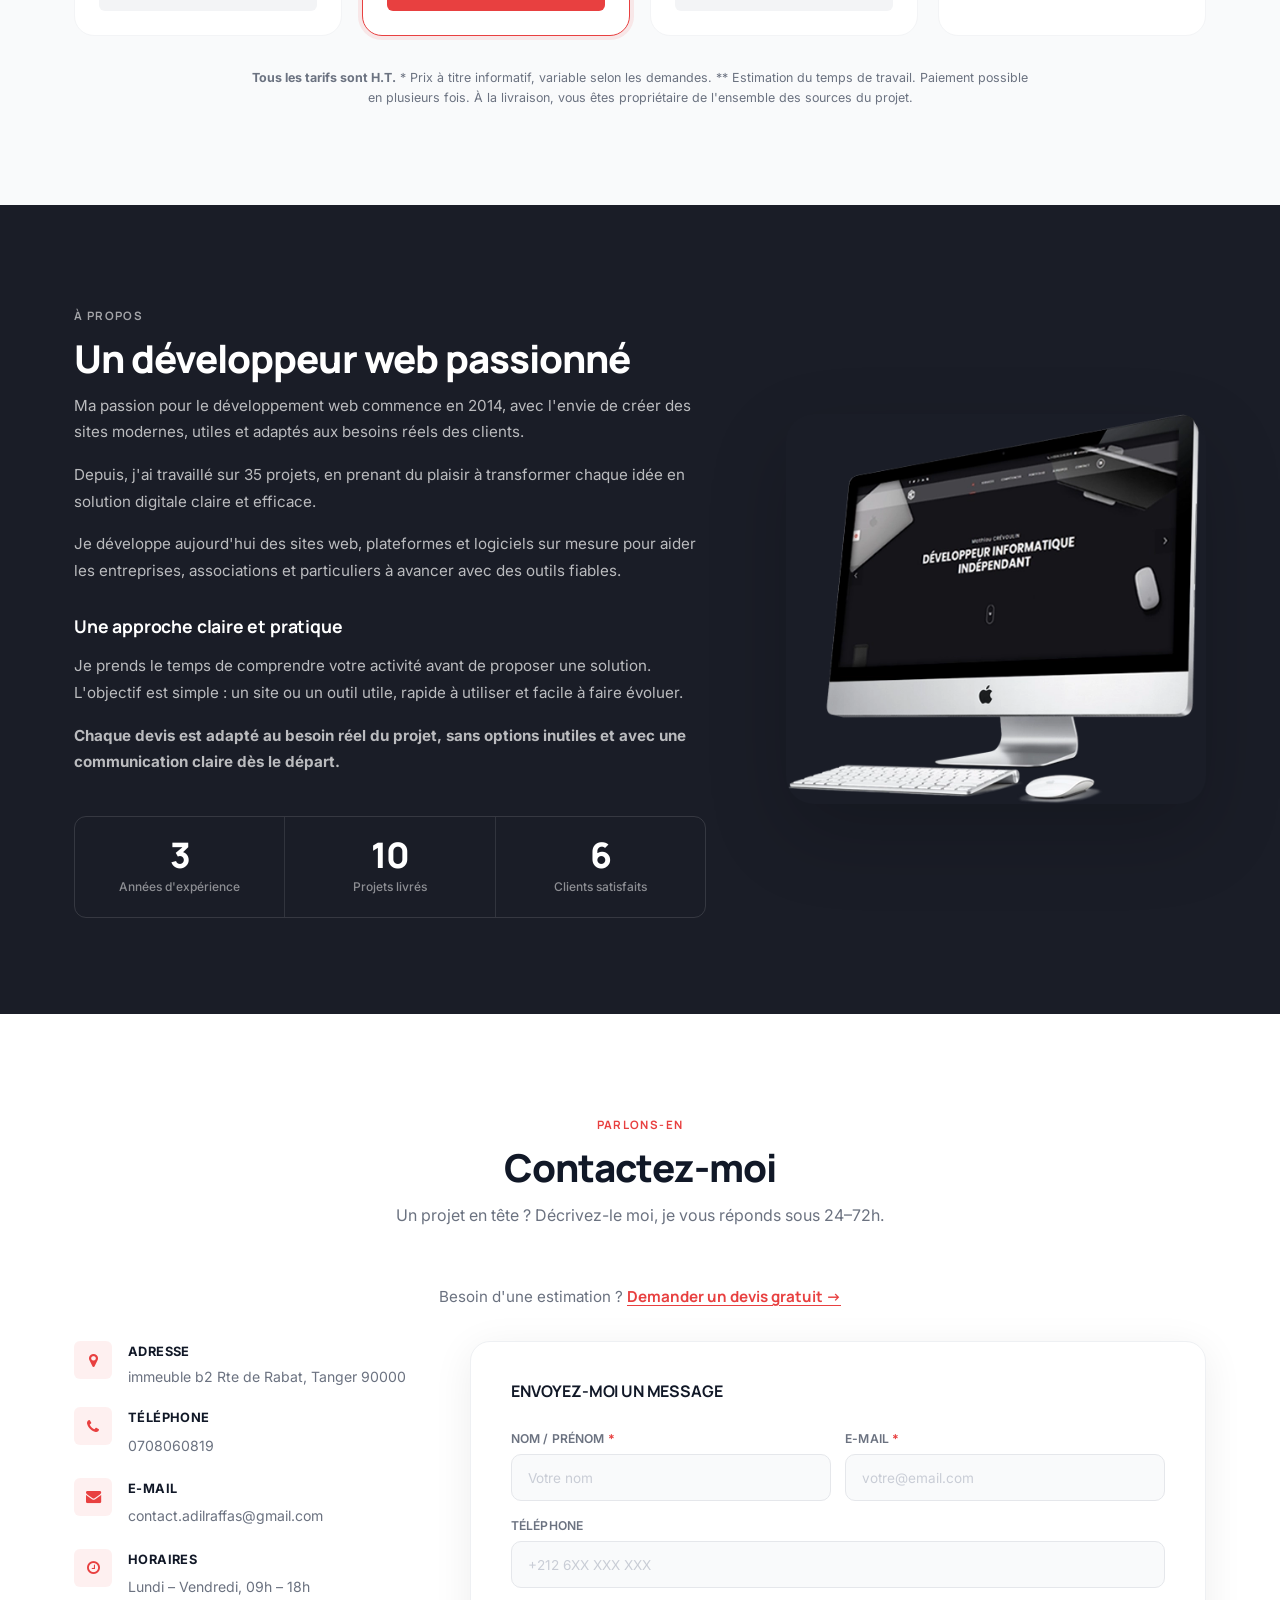
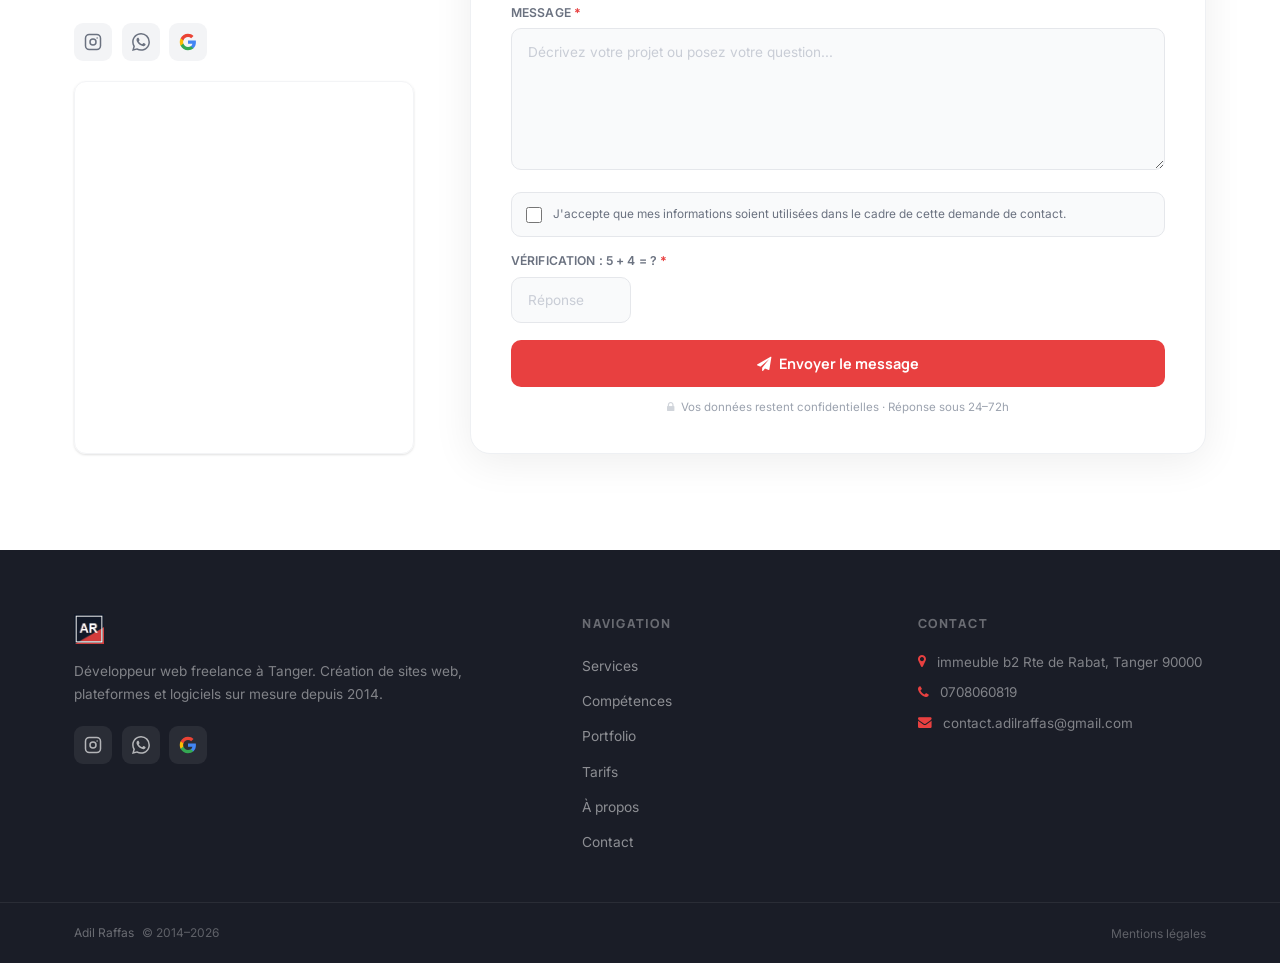
==== commit 64028c9a: "Fix hero title - keep first line on one line" ====
--- a/index.html
+++ b/index.html
@@ -112,7 +112,7 @@
       Disponible pour de nouveaux projets
     </div>
     <h1 class="hero-title">
-      Développeur &amp; Créateur de<br>
+      <span style="white-space:nowrap;">Développeur &amp; Créateur de</span><br>
       <em>solutions digitales</em>
     </h1>
     <p class="hero-sub">
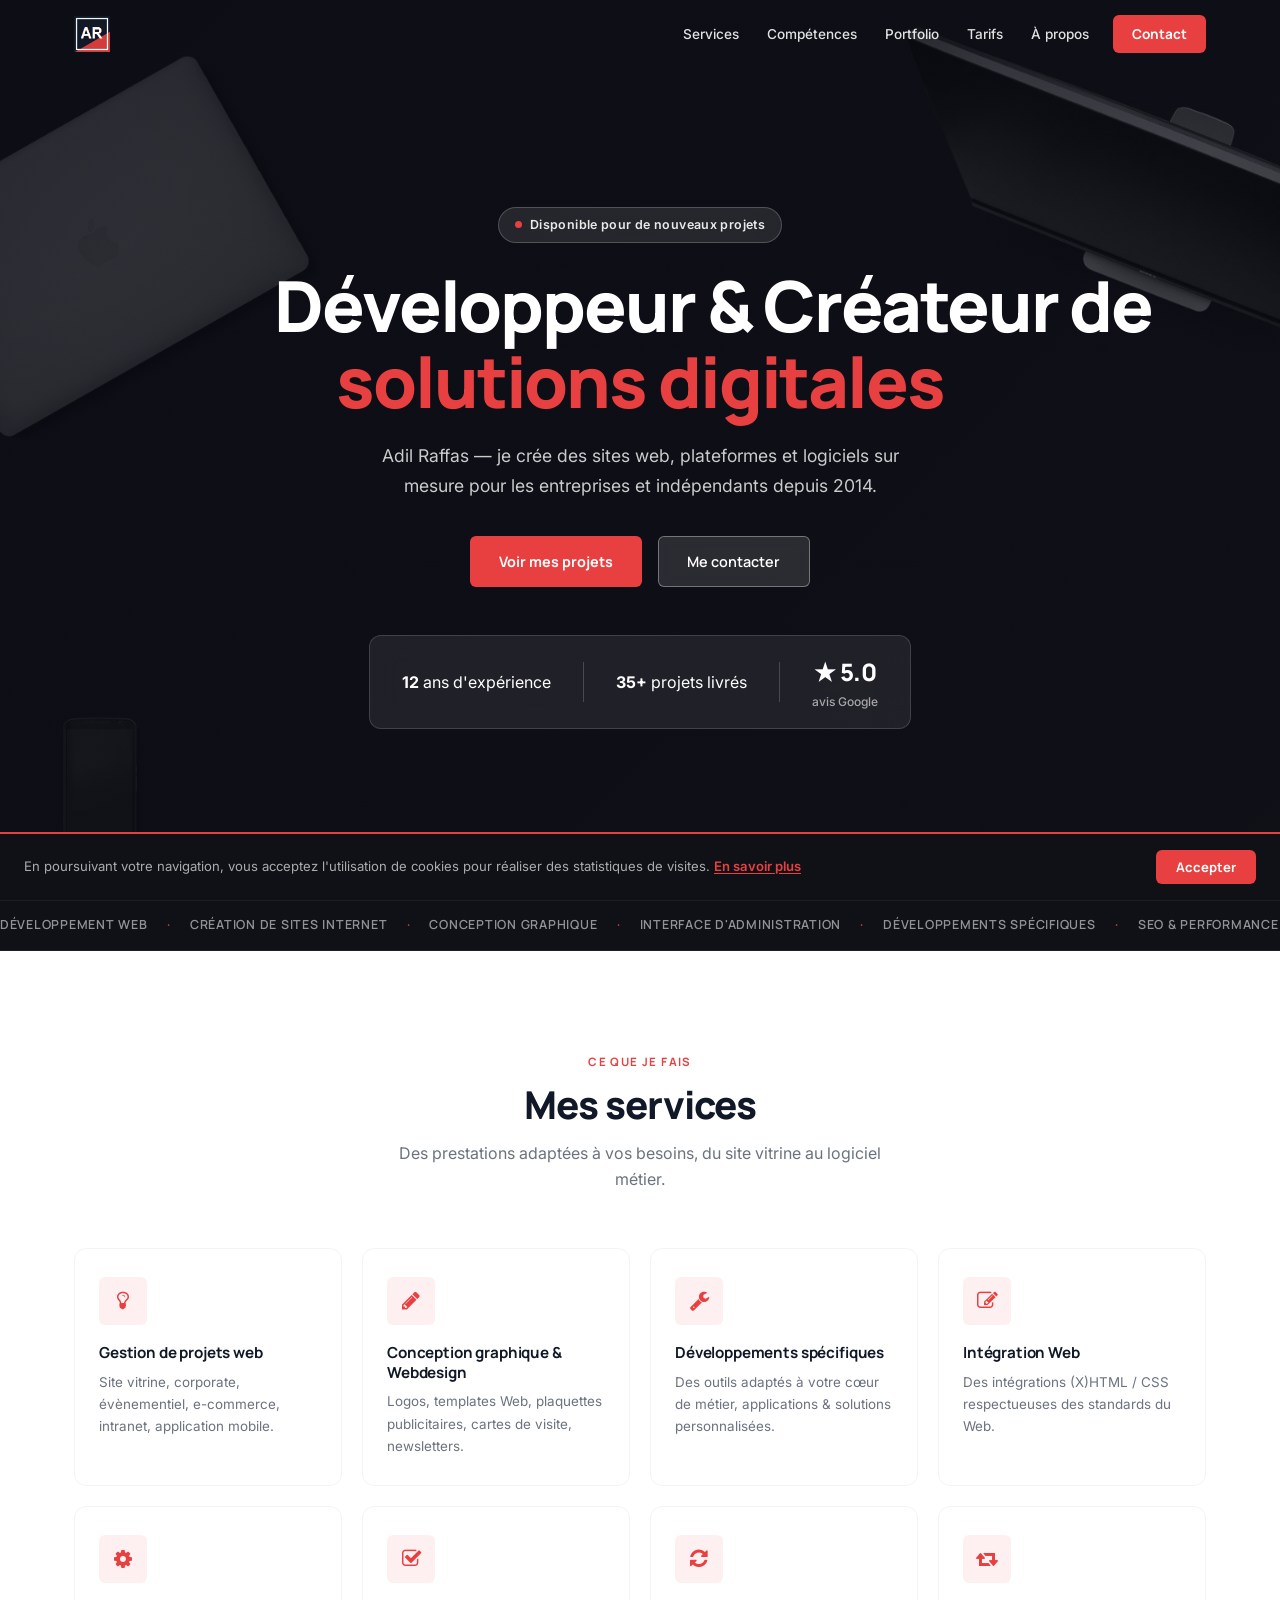
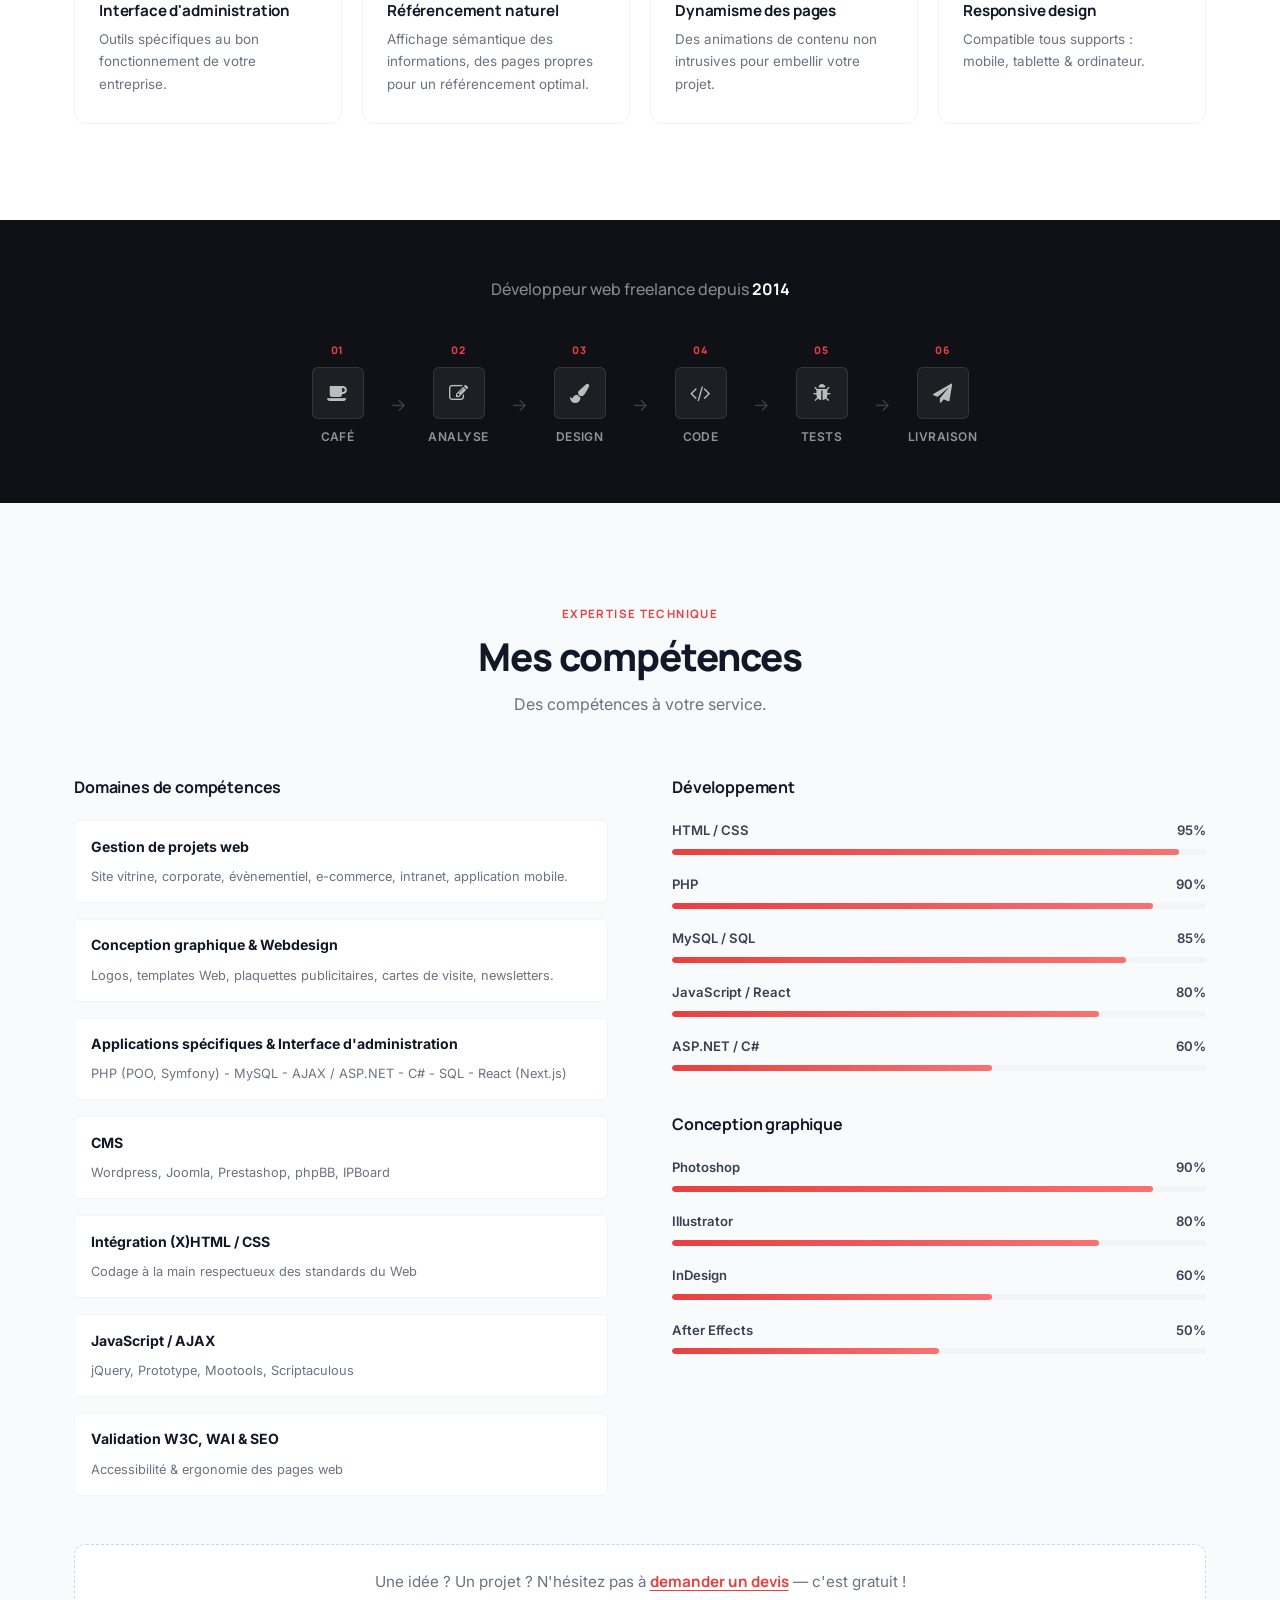
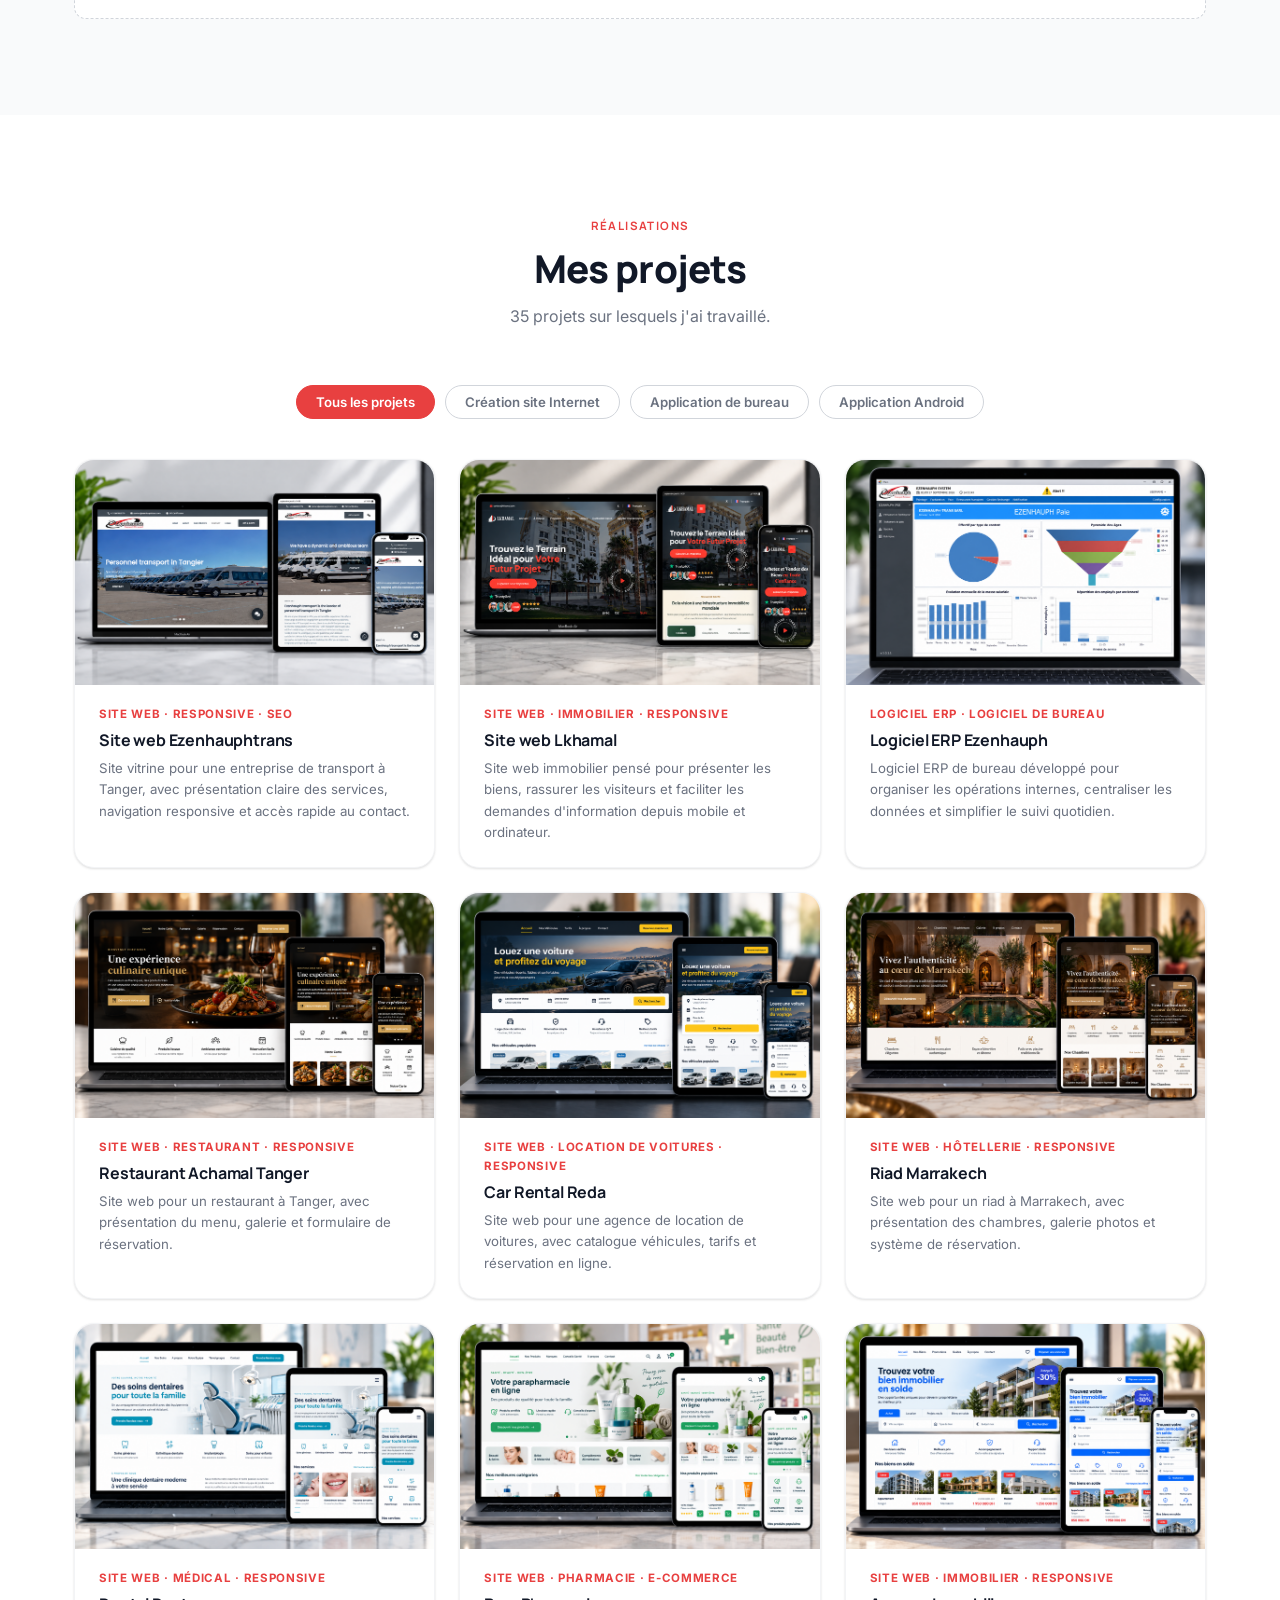
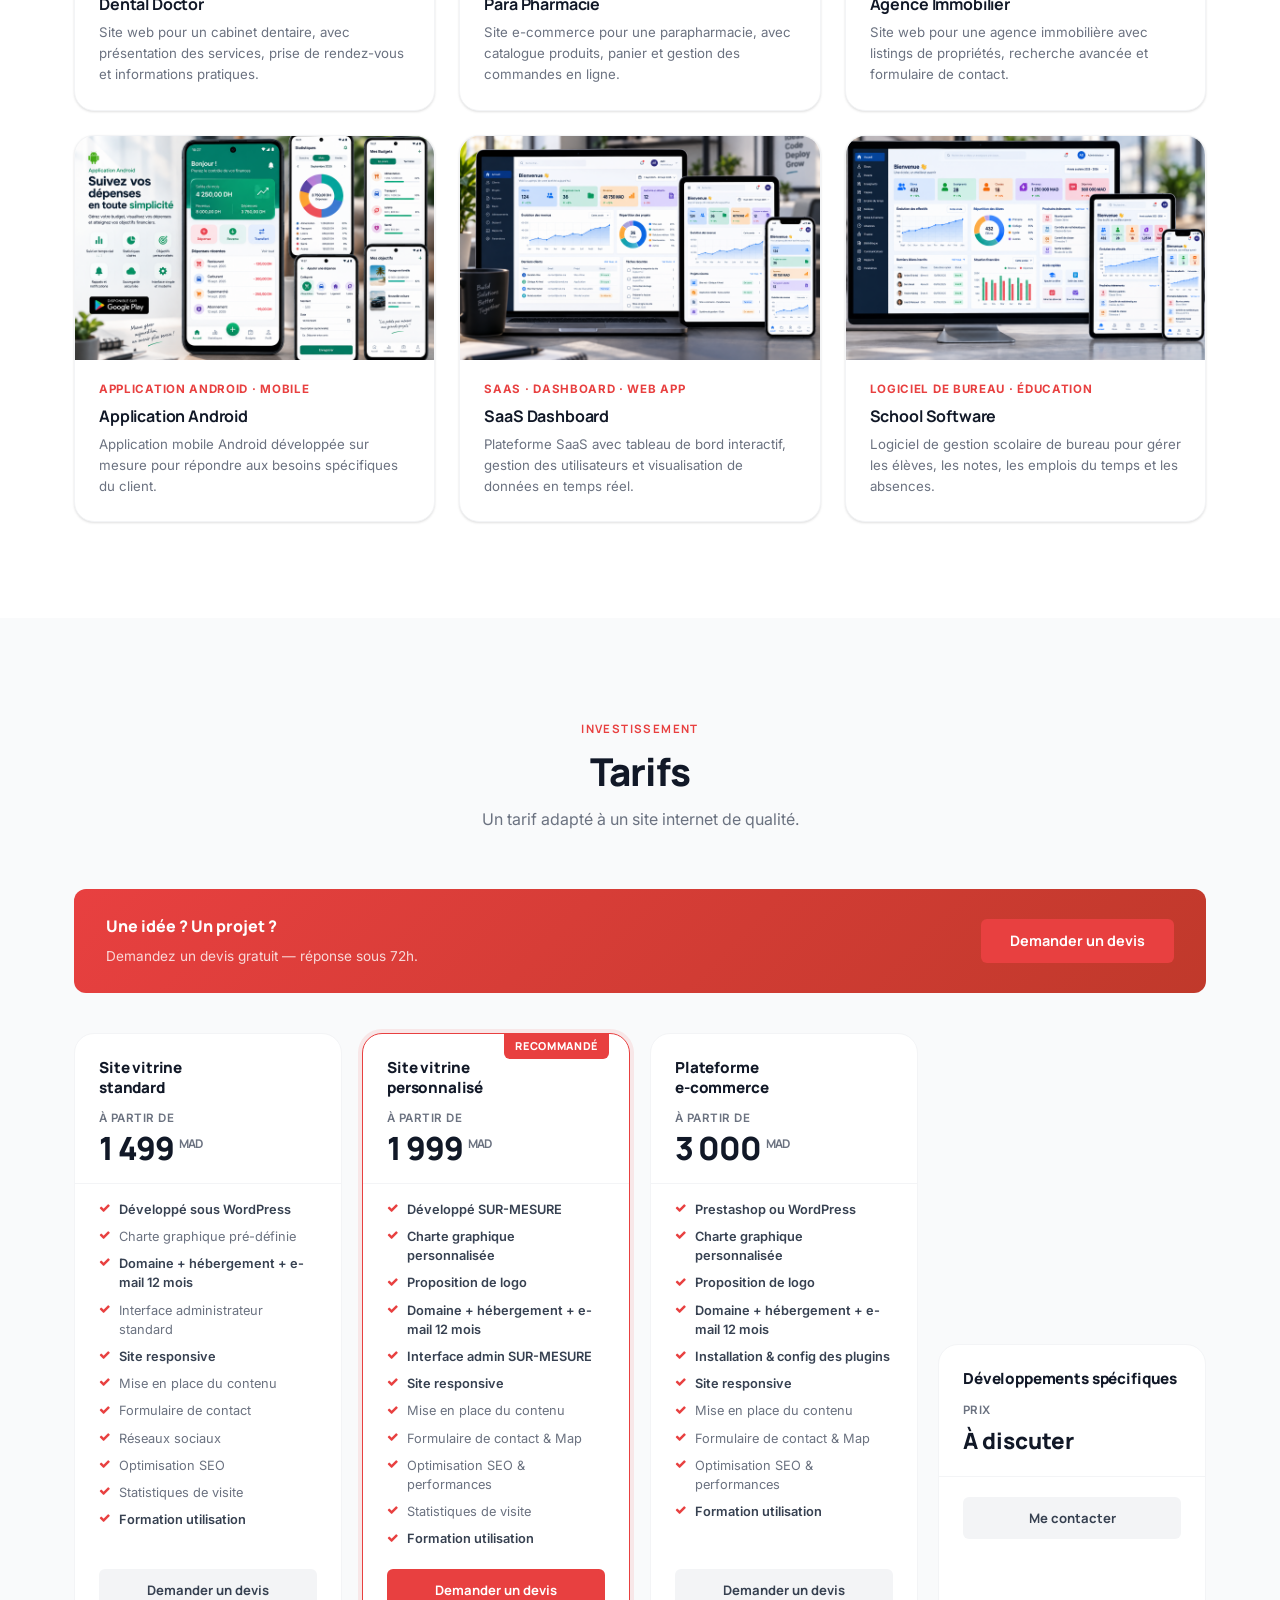
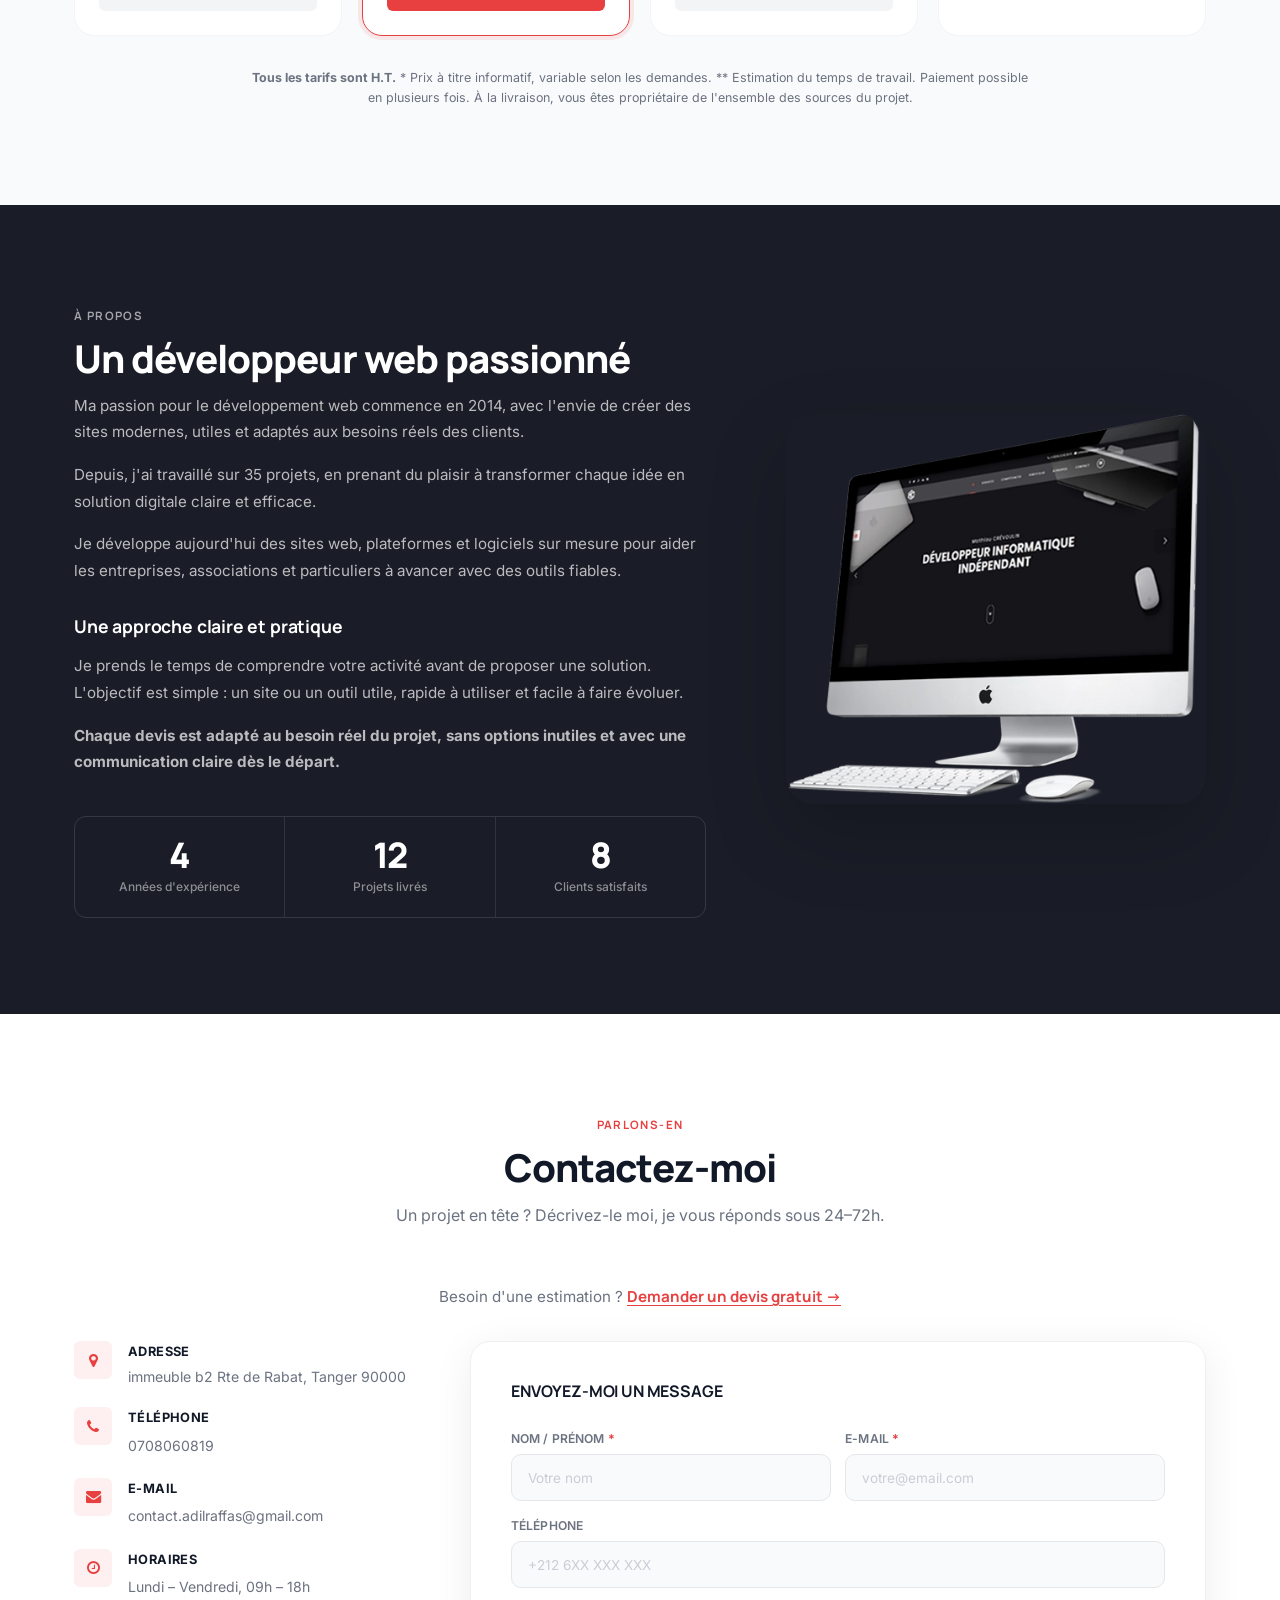
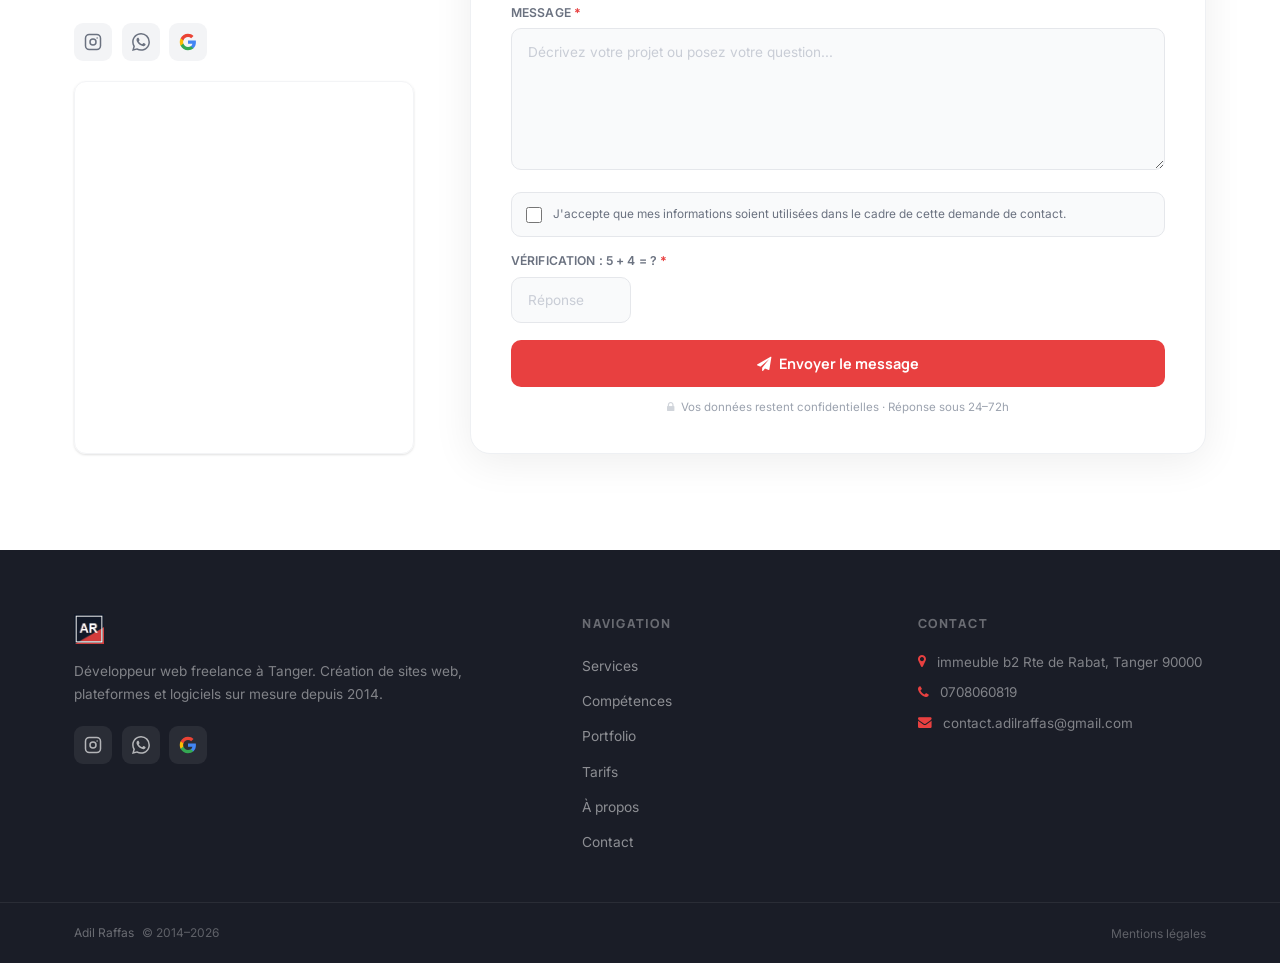
==== commit b77aa0f7: "Update SEO title, description and OG tags" ====
--- a/index.html
+++ b/index.html
@@ -4,15 +4,15 @@
   <meta charset="utf-8">
   <meta name="viewport" content="width=device-width, initial-scale=1.0">
   <meta name="google-site-verification" content="8Ar3XtLflntO5sdXaMQuNrKP2RgtfvbxG4w1XhrTdJU" />
-  <title>Développeur web freelance à Tanger | Adil Raffas</title>
-  <meta name="description" content="Adil Raffas, développeur web freelance à Tanger, crée des sites web, plateformes et logiciels sur mesure pour entreprises et indépendants.">
+  <title>Développeur & Créateur de solutions digitales au Maroc | Adil Raffas</title>
+  <meta name="description" content="Adil Raffas, développeur & créateur de solutions digitales au Maroc. Sites web, applications mobiles, logiciels sur mesure et SaaS depuis 2014.">
   <meta name="author" content="Adil Raffas">
   <meta property="og:locale" content="fr_FR" />
   
   <meta property="og:type" content="website" />
   <meta property="og:url" content="https://www.adilraffas.online/" />
-  <meta property="og:title" content="Développeur web freelance à Tanger | Adil Raffas" />
-  <meta property="og:description" content="Création de sites web, plateformes et logiciels sur mesure à Tanger. 12 ans d'expérience, 24 projets web terminés et 23 clients satisfaits." />
+  <meta property="og:title" content="Développeur & Créateur de solutions digitales au Maroc | Adil Raffas" />
+  <meta property="og:description" content="Sites web, applications mobiles, logiciels sur mesure et SaaS depuis 2014. Adil Raffas, votre partenaire digital au Maroc." />
   <link rel="canonical" href="https://www.adilraffas.online/" />
   <script type="application/ld+json">
   {
@@ -21,7 +21,7 @@
     "name": "Adil Raffas",
     "url": "https://www.adilraffas.online/",
     "image": "https://www.adilraffas.online/img/favicon/favicon.png",
-    "description": "Développeur web freelance à Tanger spécialisé dans la création de sites web, plateformes et logiciels sur mesure.",
+    "description": "Développeur & créateur de solutions digitales au Maroc. Sites web, applications mobiles, logiciels sur mesure et SaaS depuis 2014.",
     "email": "contact.adilraffas@gmail.com",
     "telephone": "+212708060819",
     "address": {
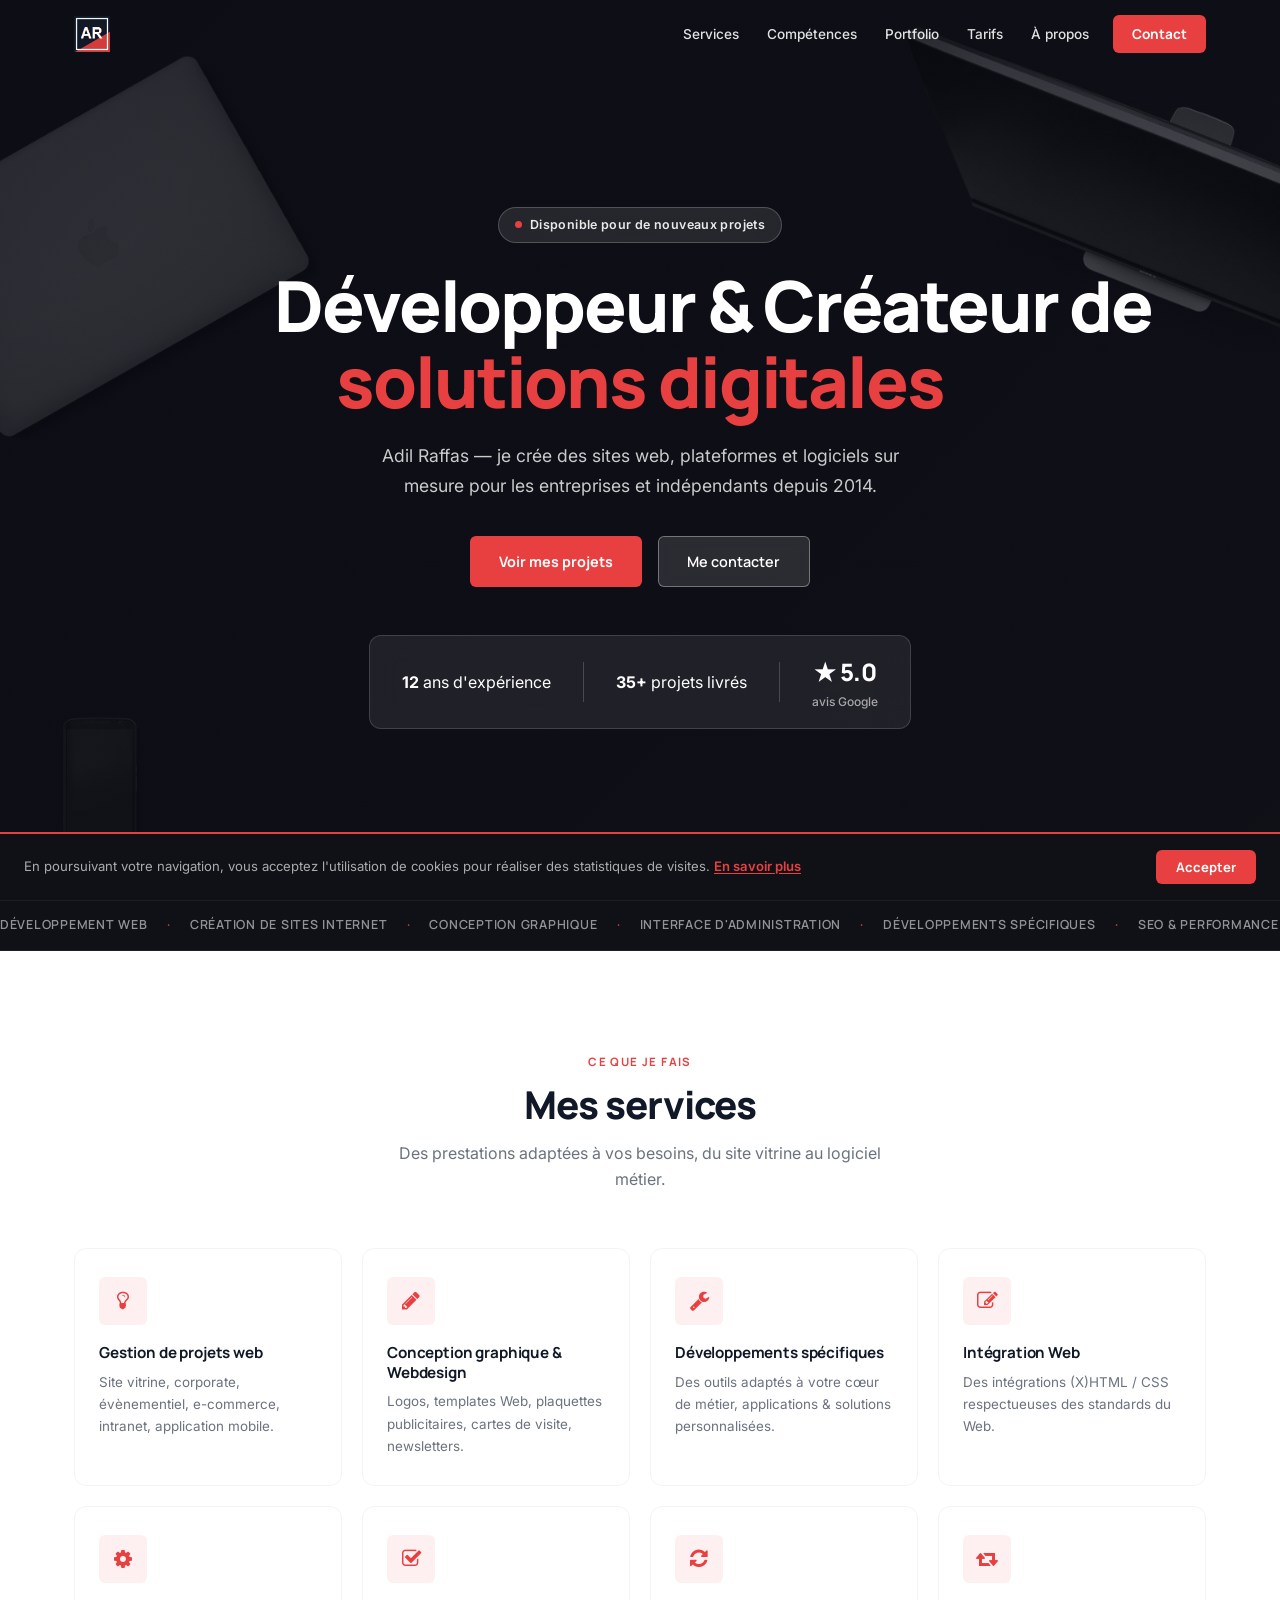
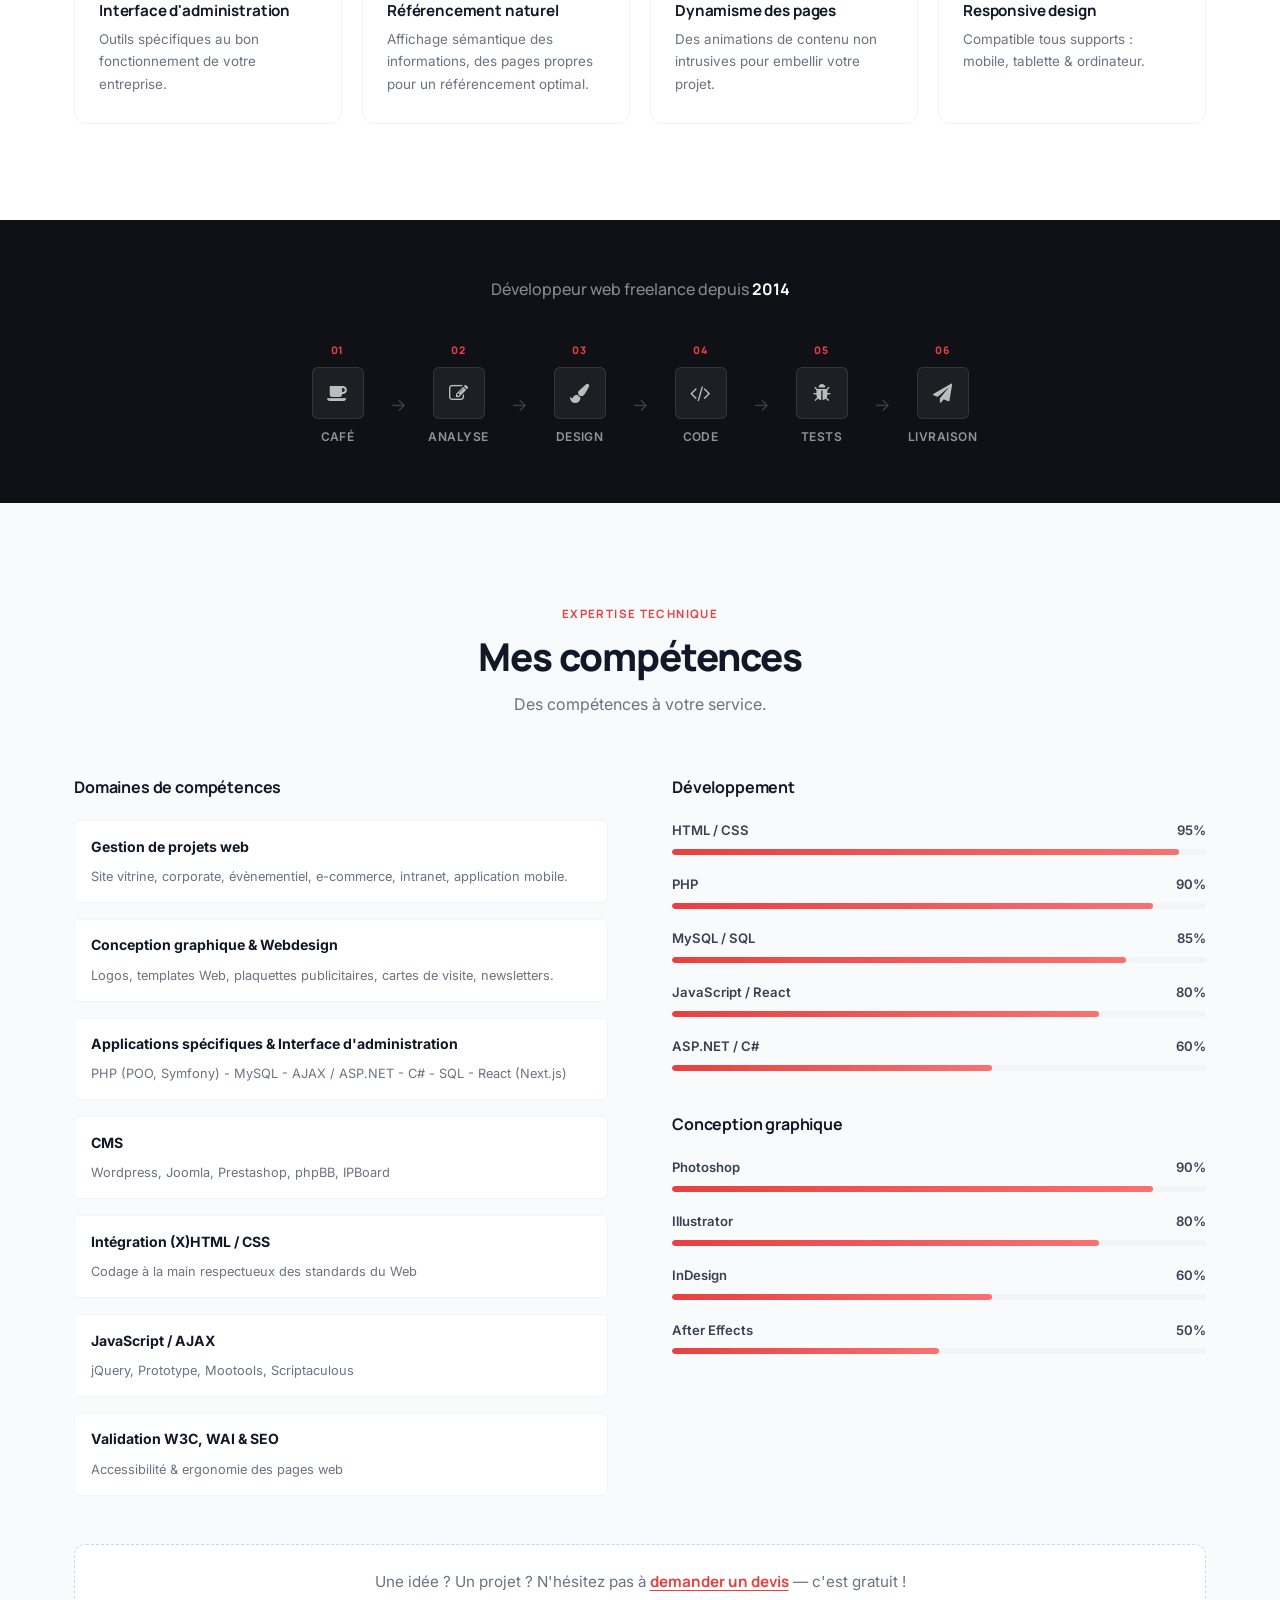
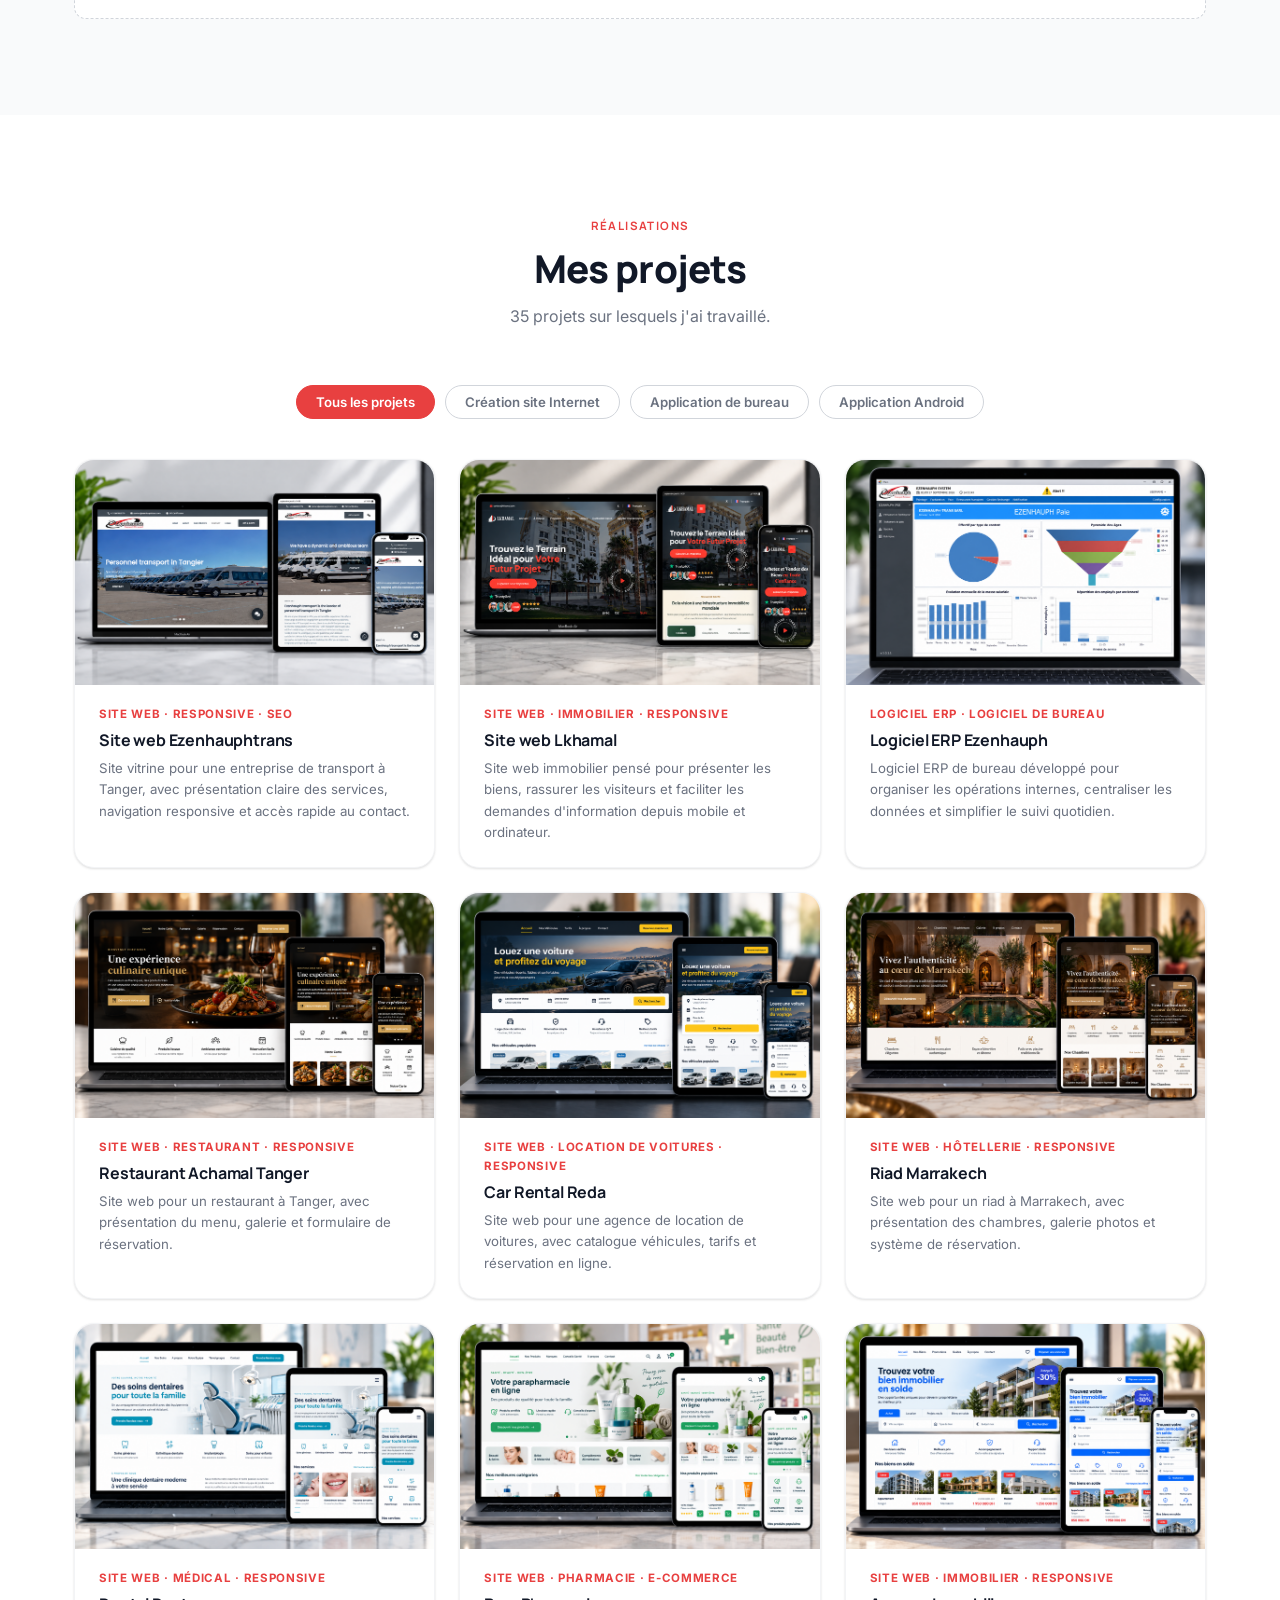
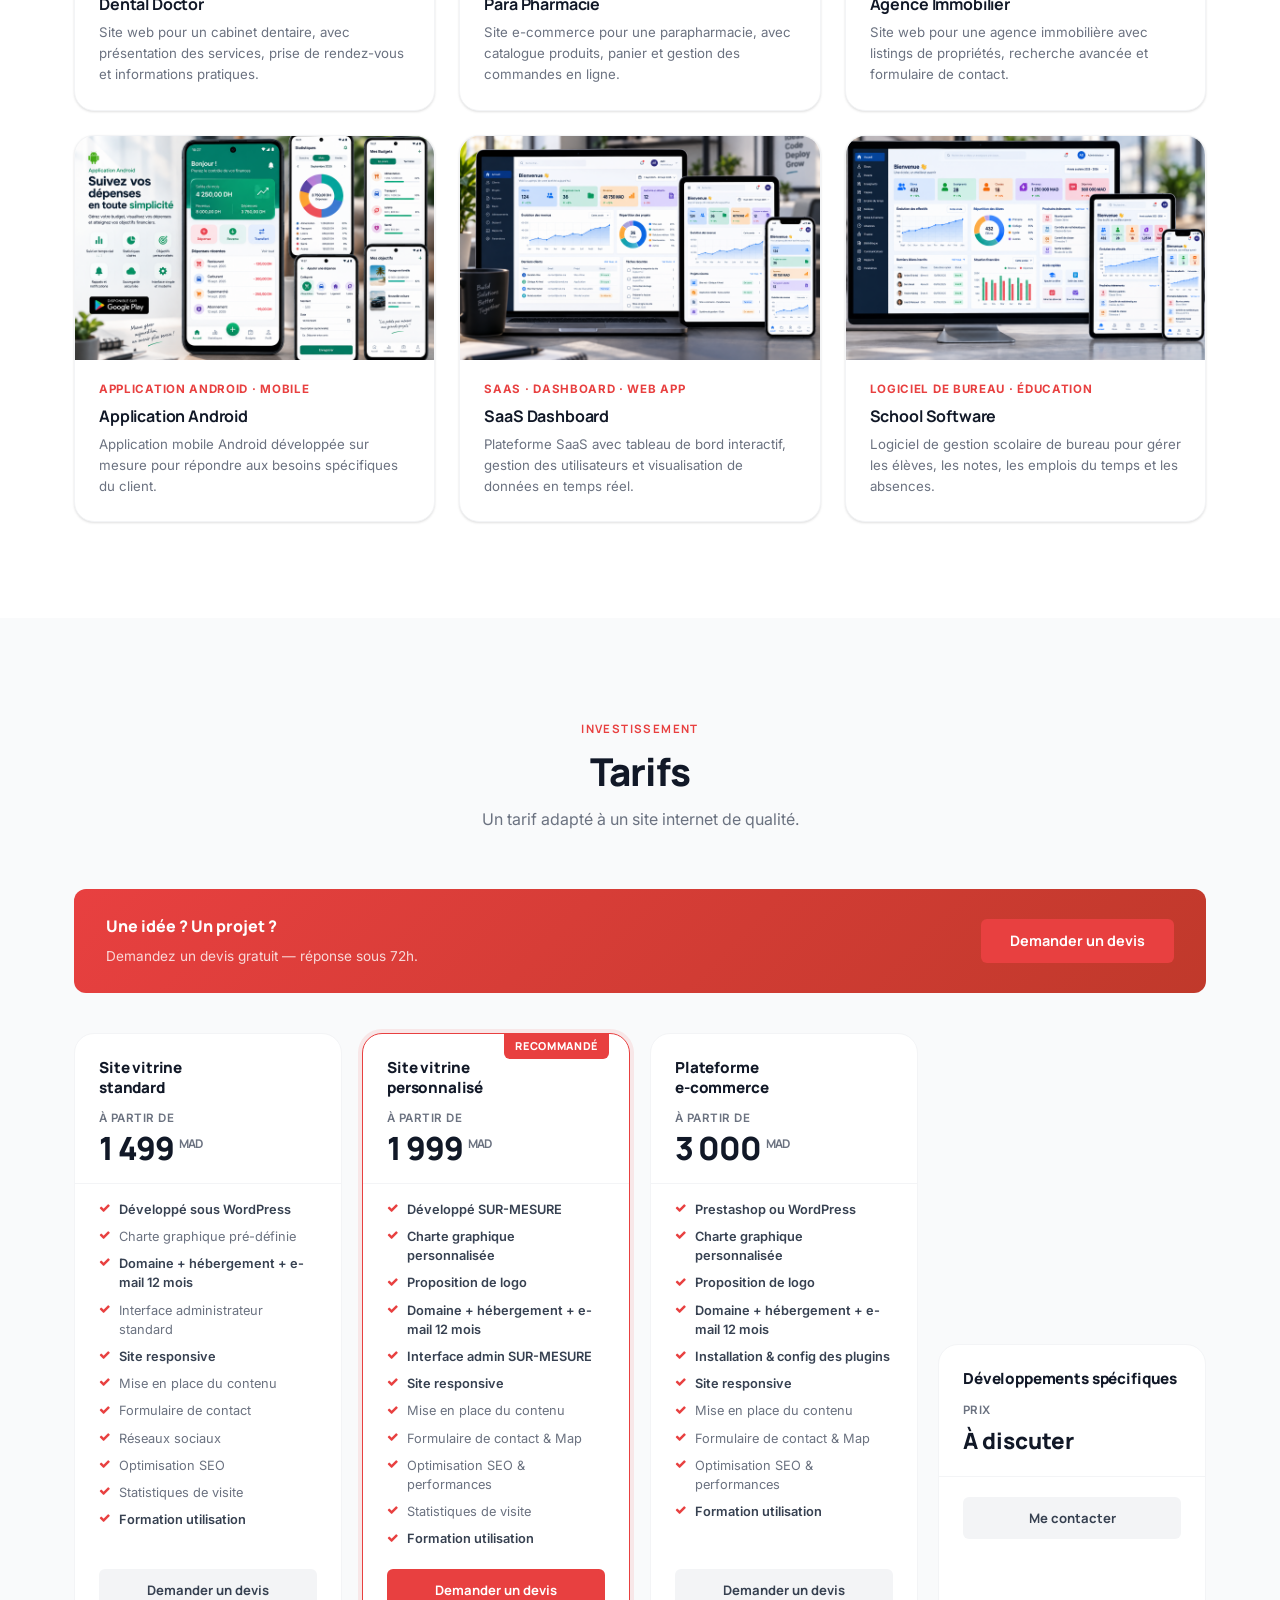
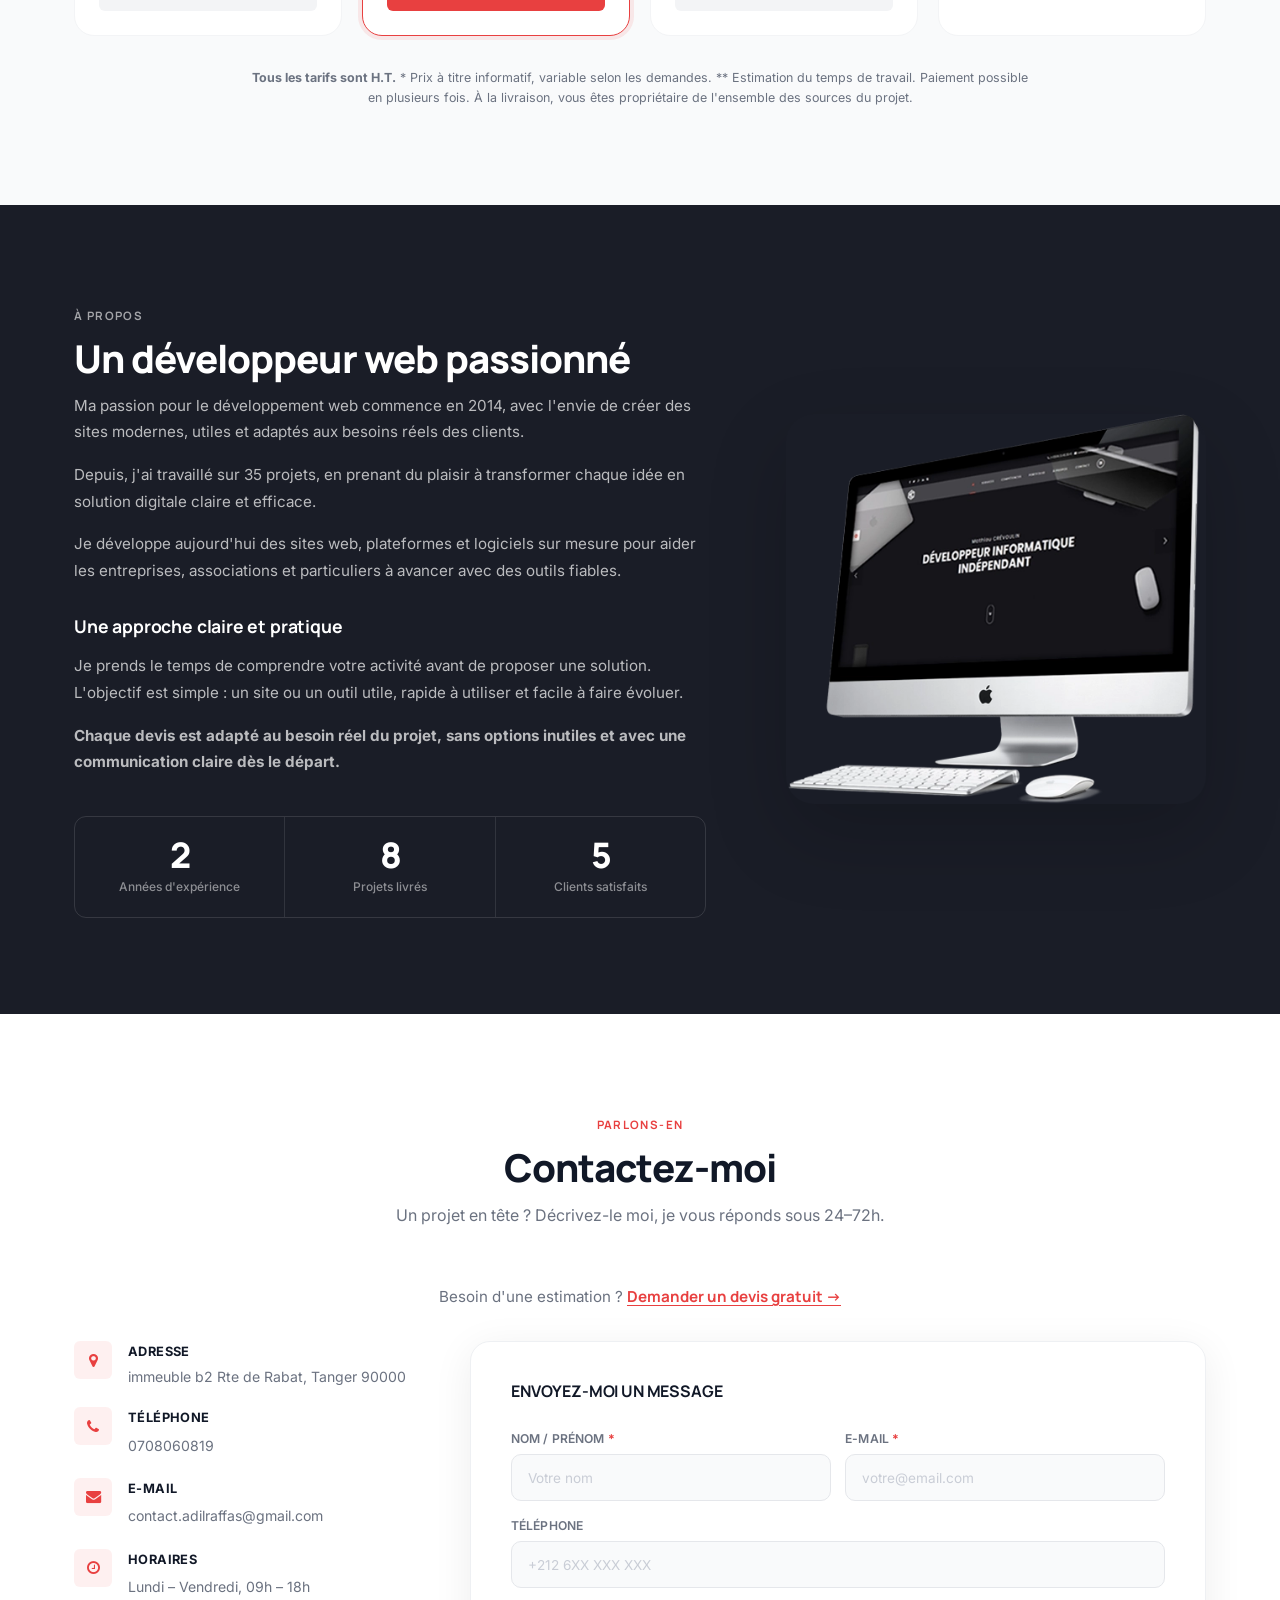
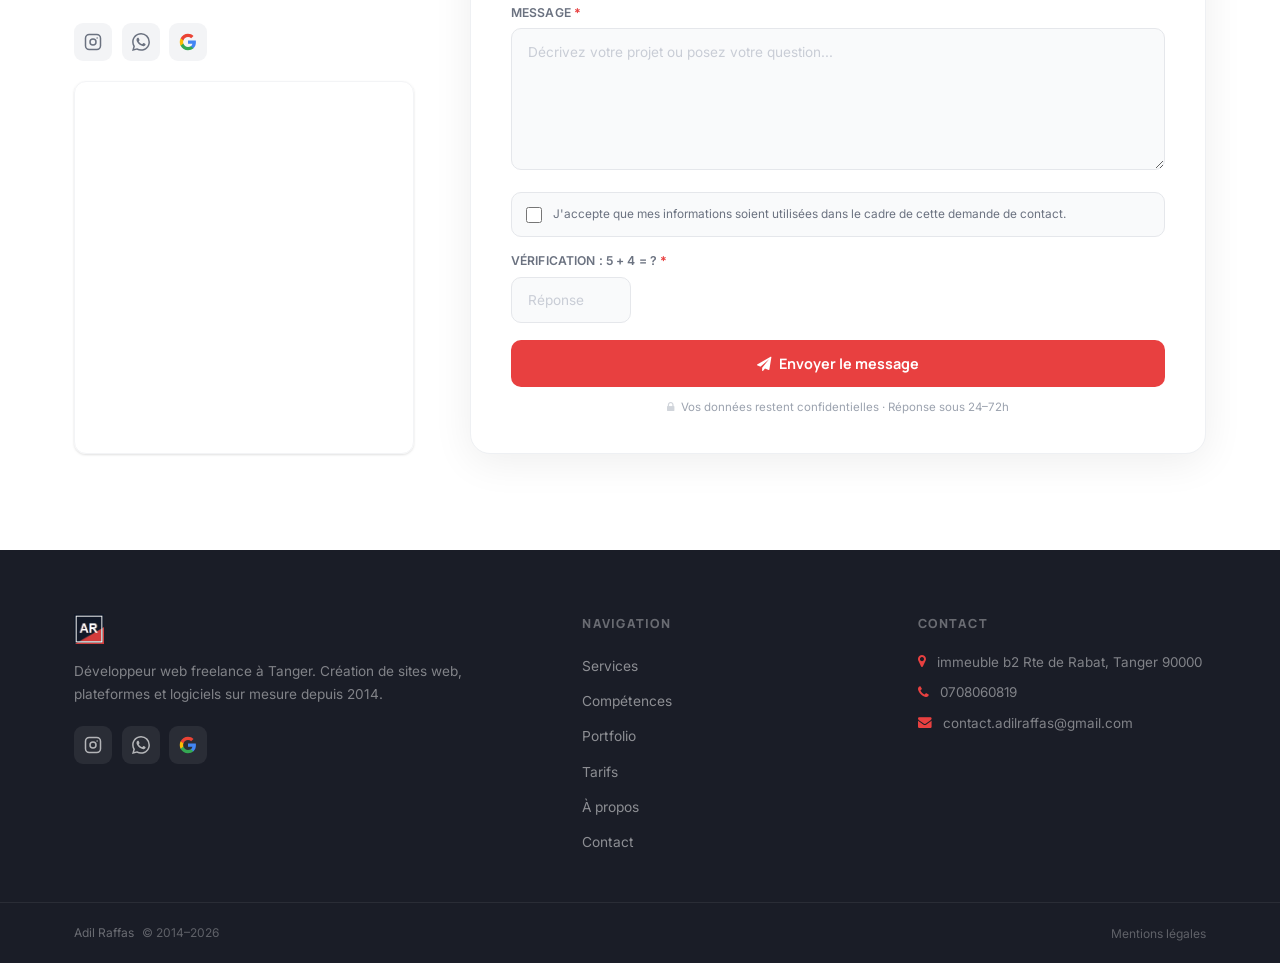
==== commit dacc0a3b: "Update Google Search Console verification tag" ====
--- a/index.html
+++ b/index.html
@@ -3,7 +3,7 @@
 <head>
   <meta charset="utf-8">
   <meta name="viewport" content="width=device-width, initial-scale=1.0">
-  <meta name="google-site-verification" content="8Ar3XtLflntO5sdXaMQuNrKP2RgtfvbxG4w1XhrTdJU" />
+  <meta name="google-site-verification" content="dmwI0GqDheLr_07ZCu_siWPxDxtsOYFVapbSQKY_fdc" />
   <title>Développeur & Créateur de solutions digitales au Maroc | Adil Raffas</title>
   <meta name="description" content="Adil Raffas, développeur & créateur de solutions digitales au Maroc. Sites web, applications mobiles, logiciels sur mesure et SaaS depuis 2014.">
   <meta name="author" content="Adil Raffas">
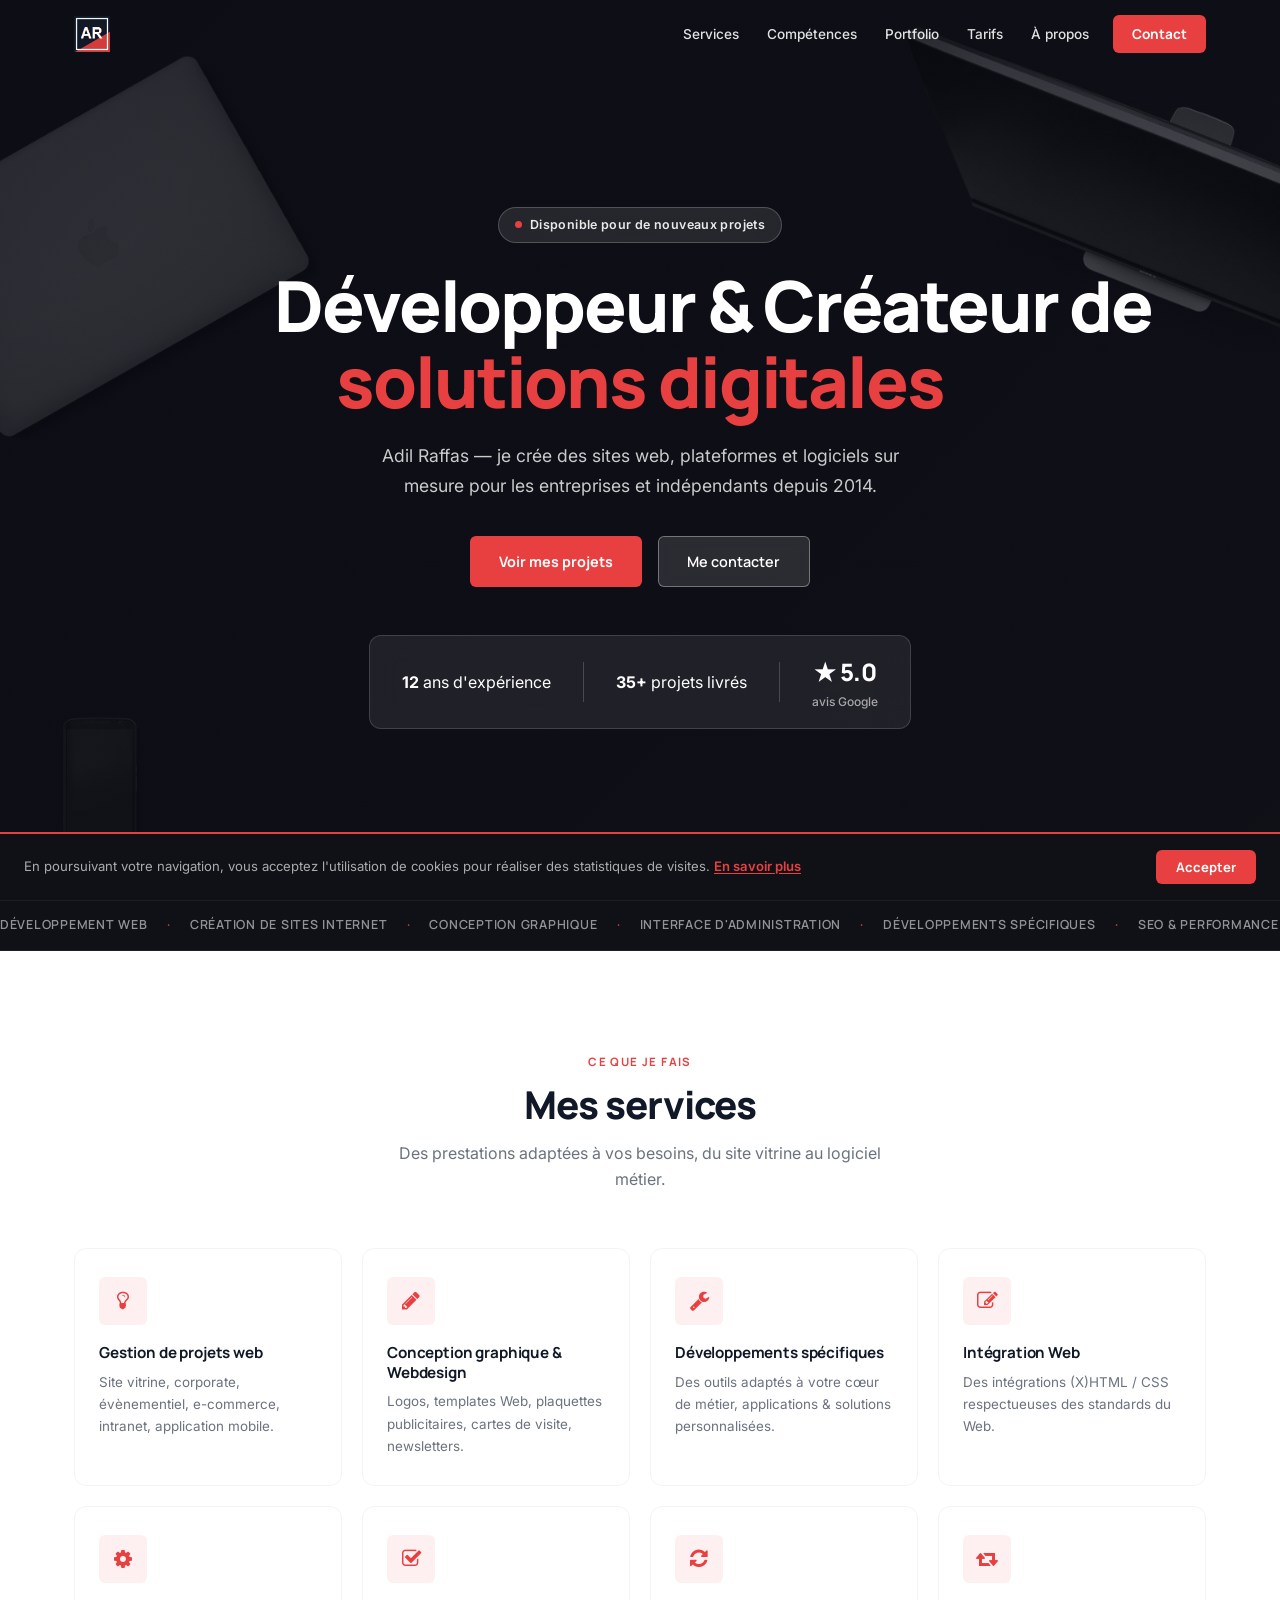
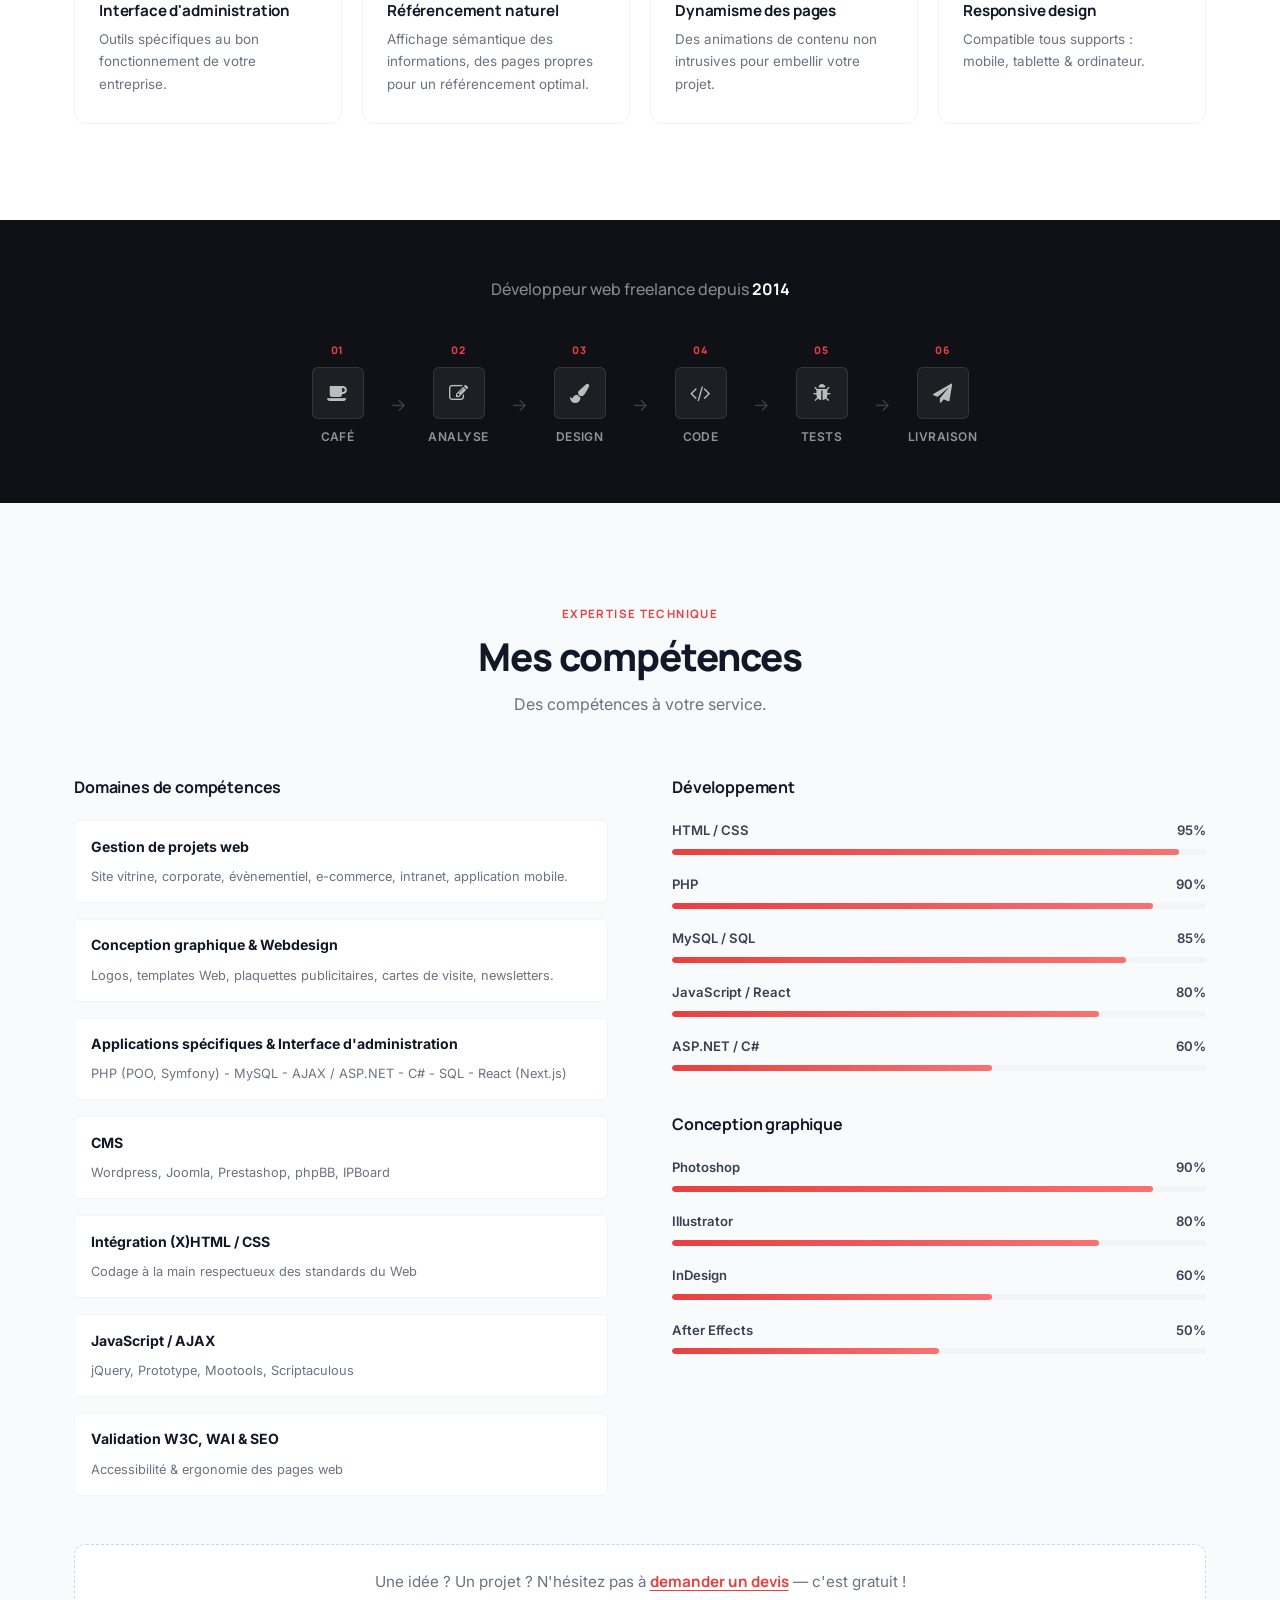
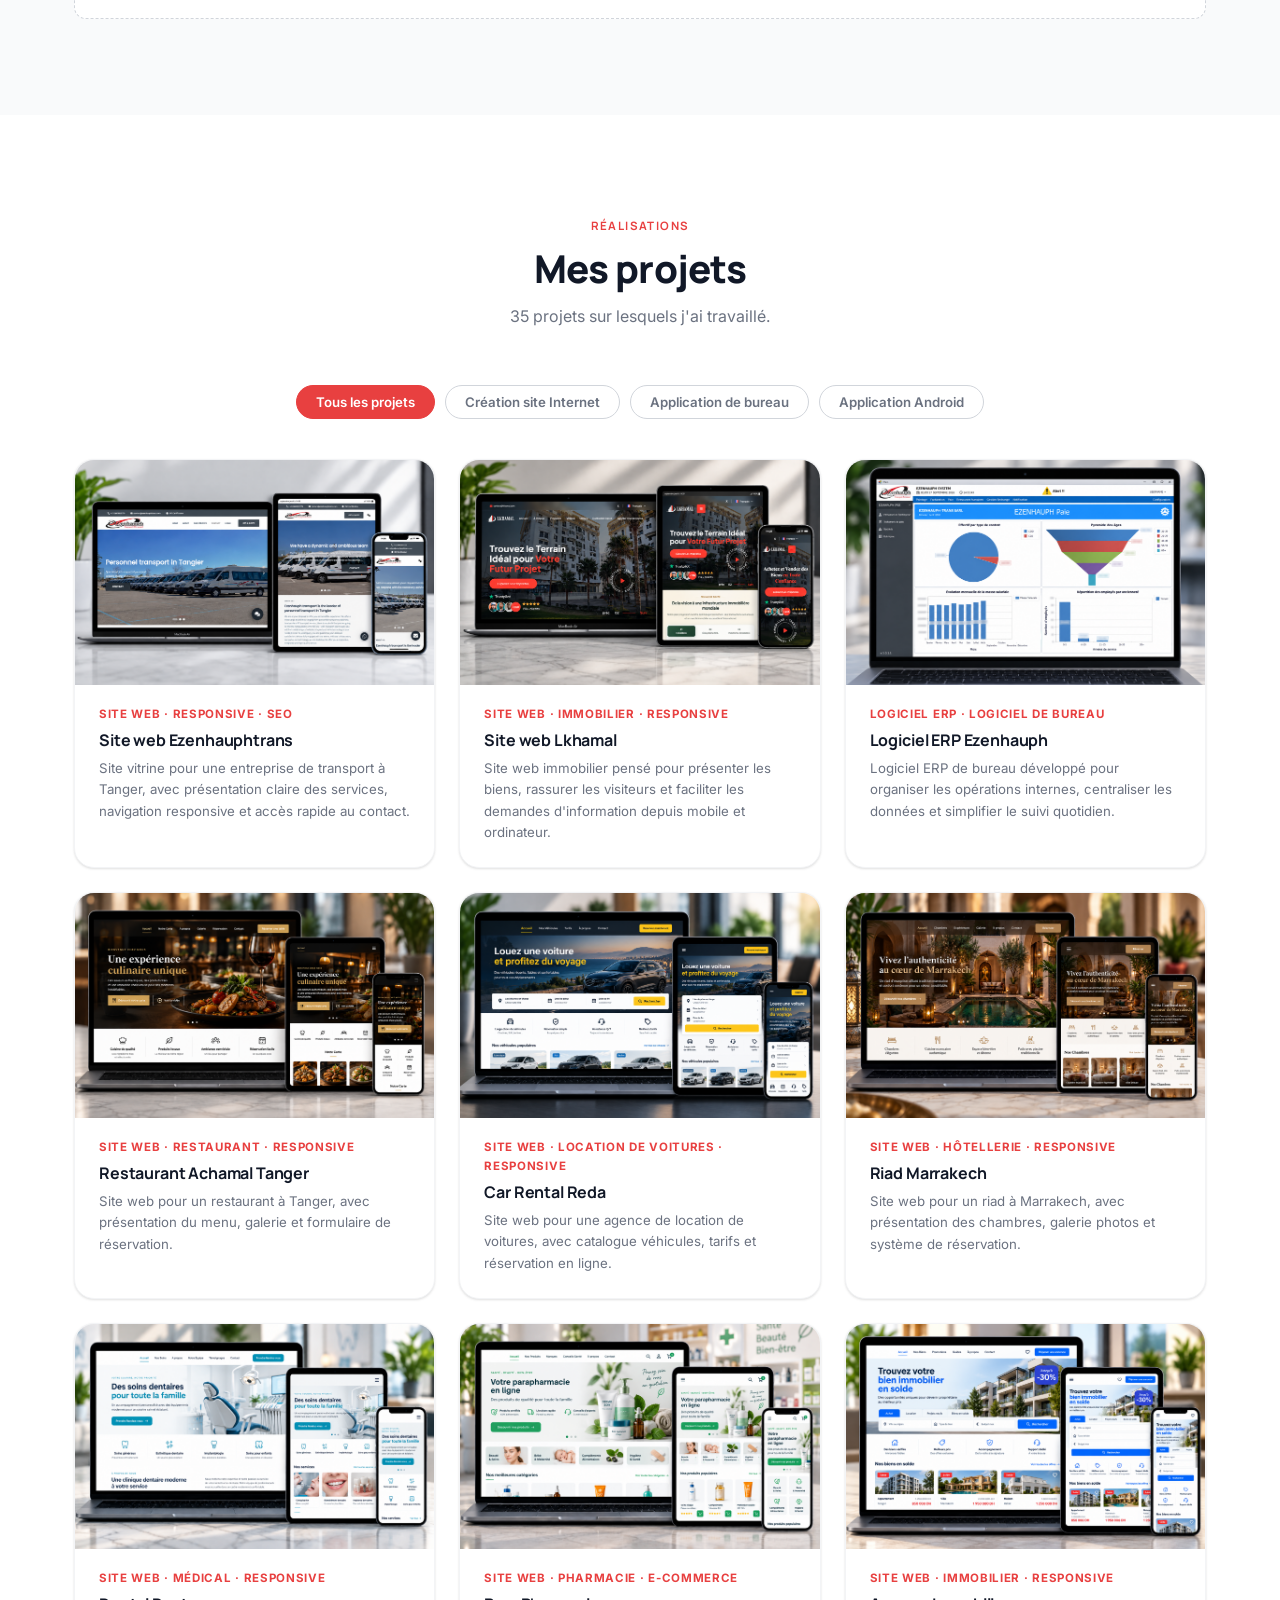
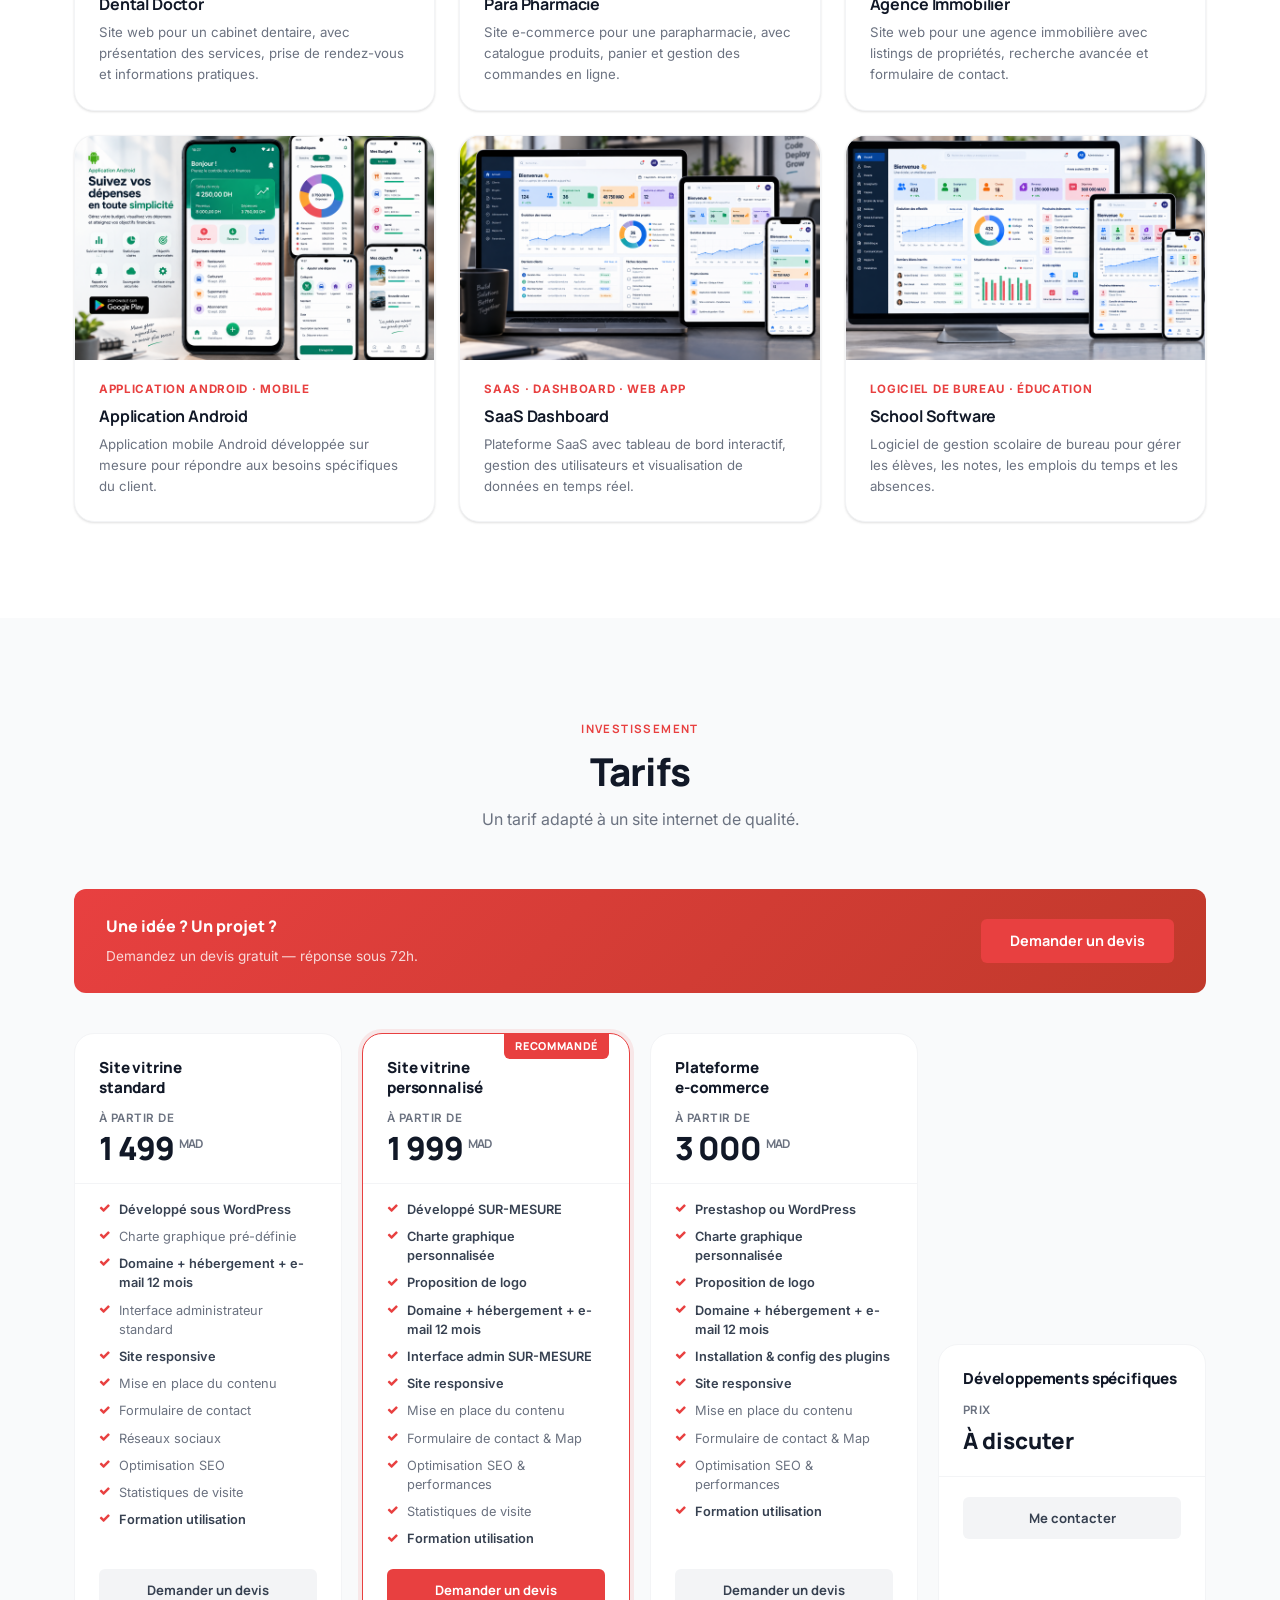
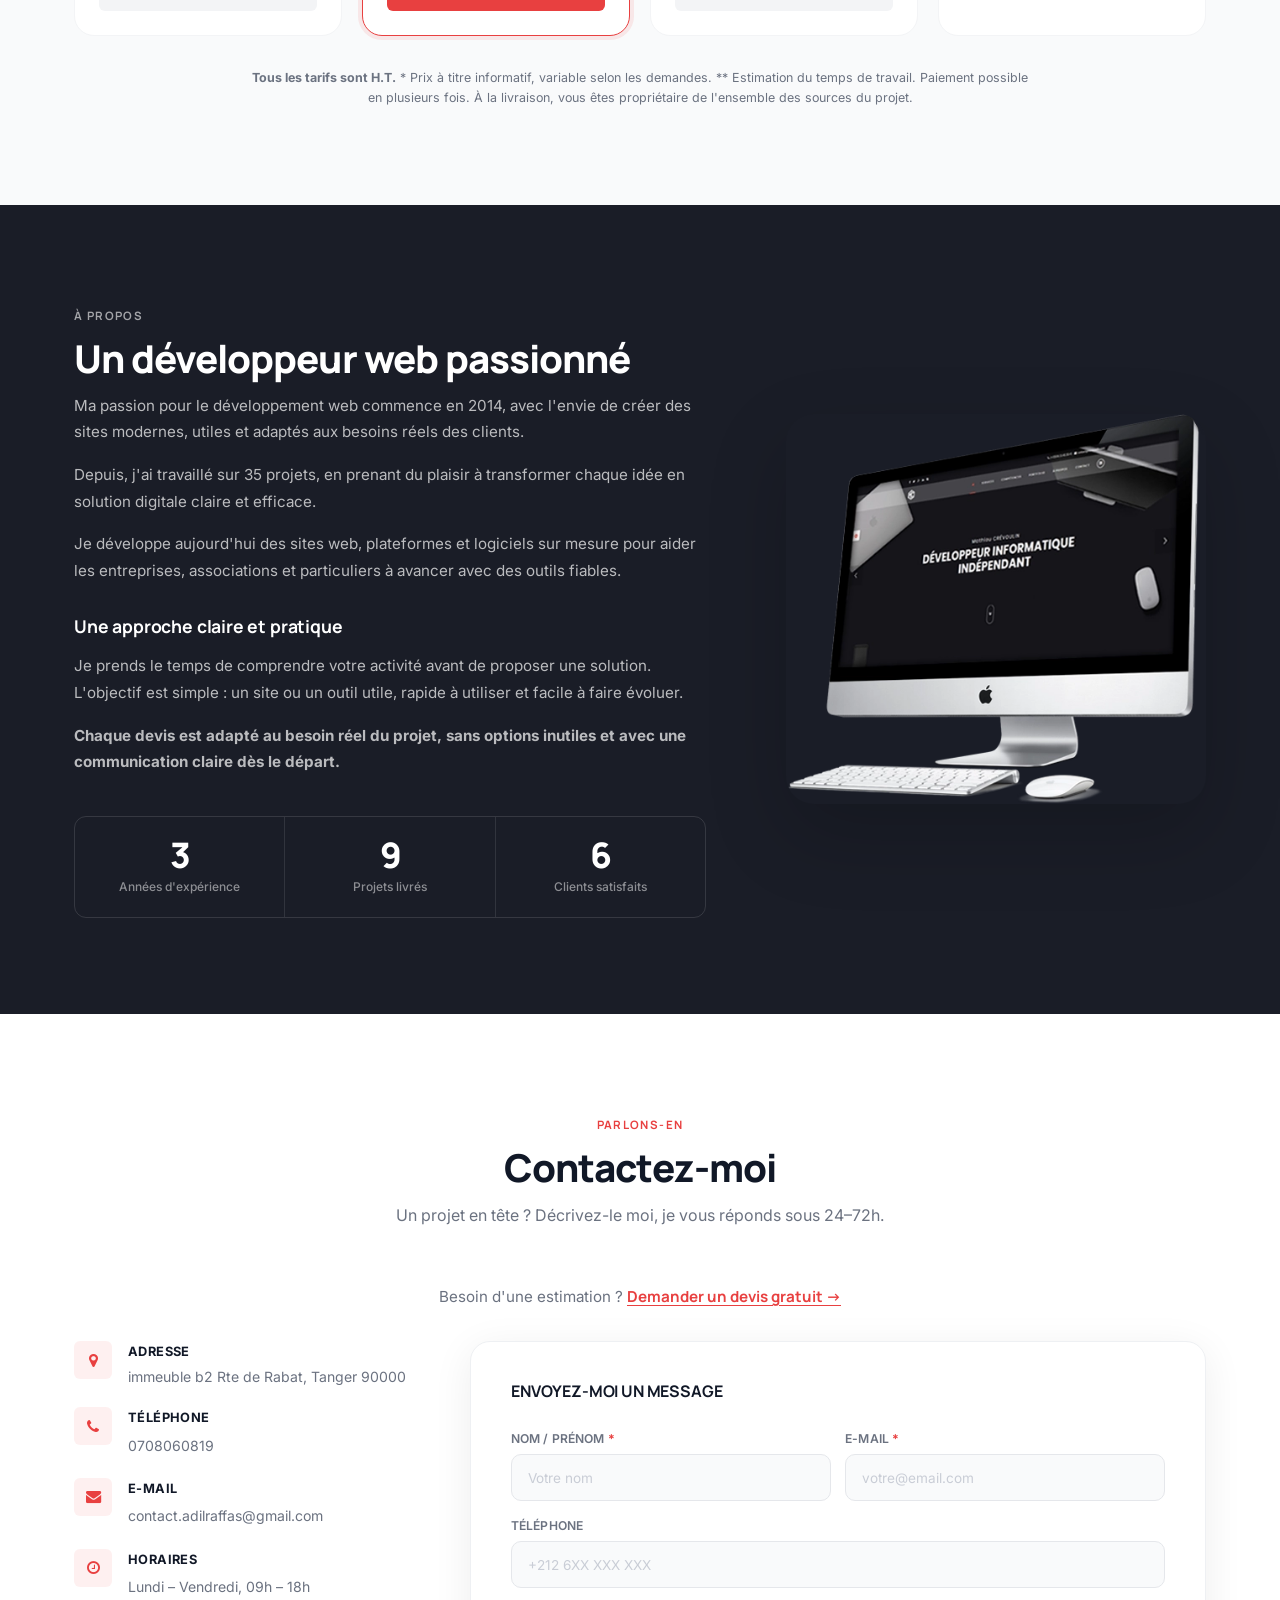
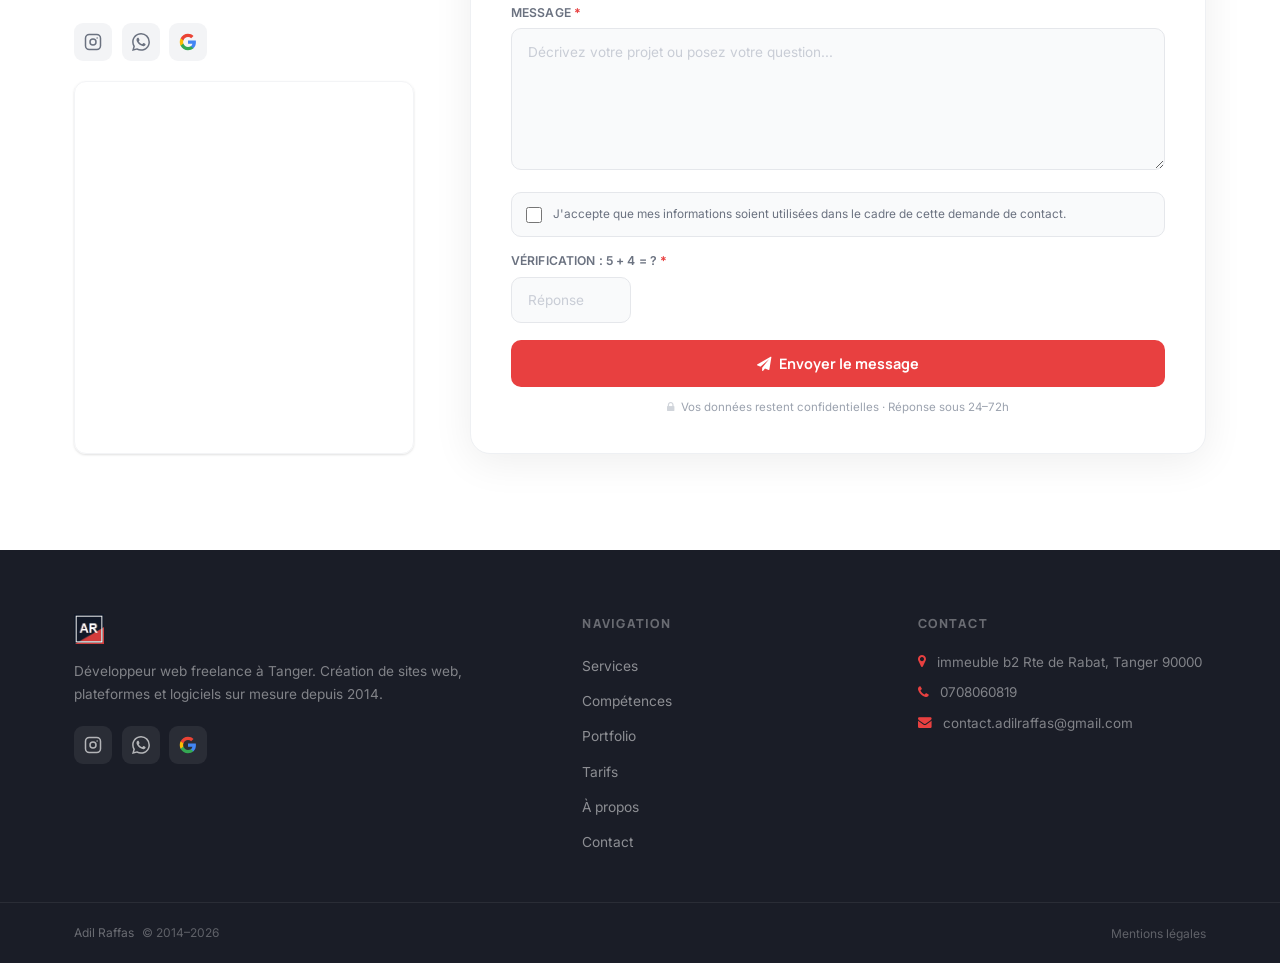
==== commit 2561ef45: "Force redeploy - GSC verification tag" ====
--- a/index.html
+++ b/index.html
@@ -4,6 +4,7 @@
   <meta charset="utf-8">
   <meta name="viewport" content="width=device-width, initial-scale=1.0">
   <meta name="google-site-verification" content="dmwI0GqDheLr_07ZCu_siWPxDxtsOYFVapbSQKY_fdc" />
+  <!-- deploy: v2 -->
   <title>Développeur & Créateur de solutions digitales au Maroc | Adil Raffas</title>
   <meta name="description" content="Adil Raffas, développeur & créateur de solutions digitales au Maroc. Sites web, applications mobiles, logiciels sur mesure et SaaS depuis 2014.">
   <meta name="author" content="Adil Raffas">
@@ -1339,3 +1340,4 @@
 
 
 
+
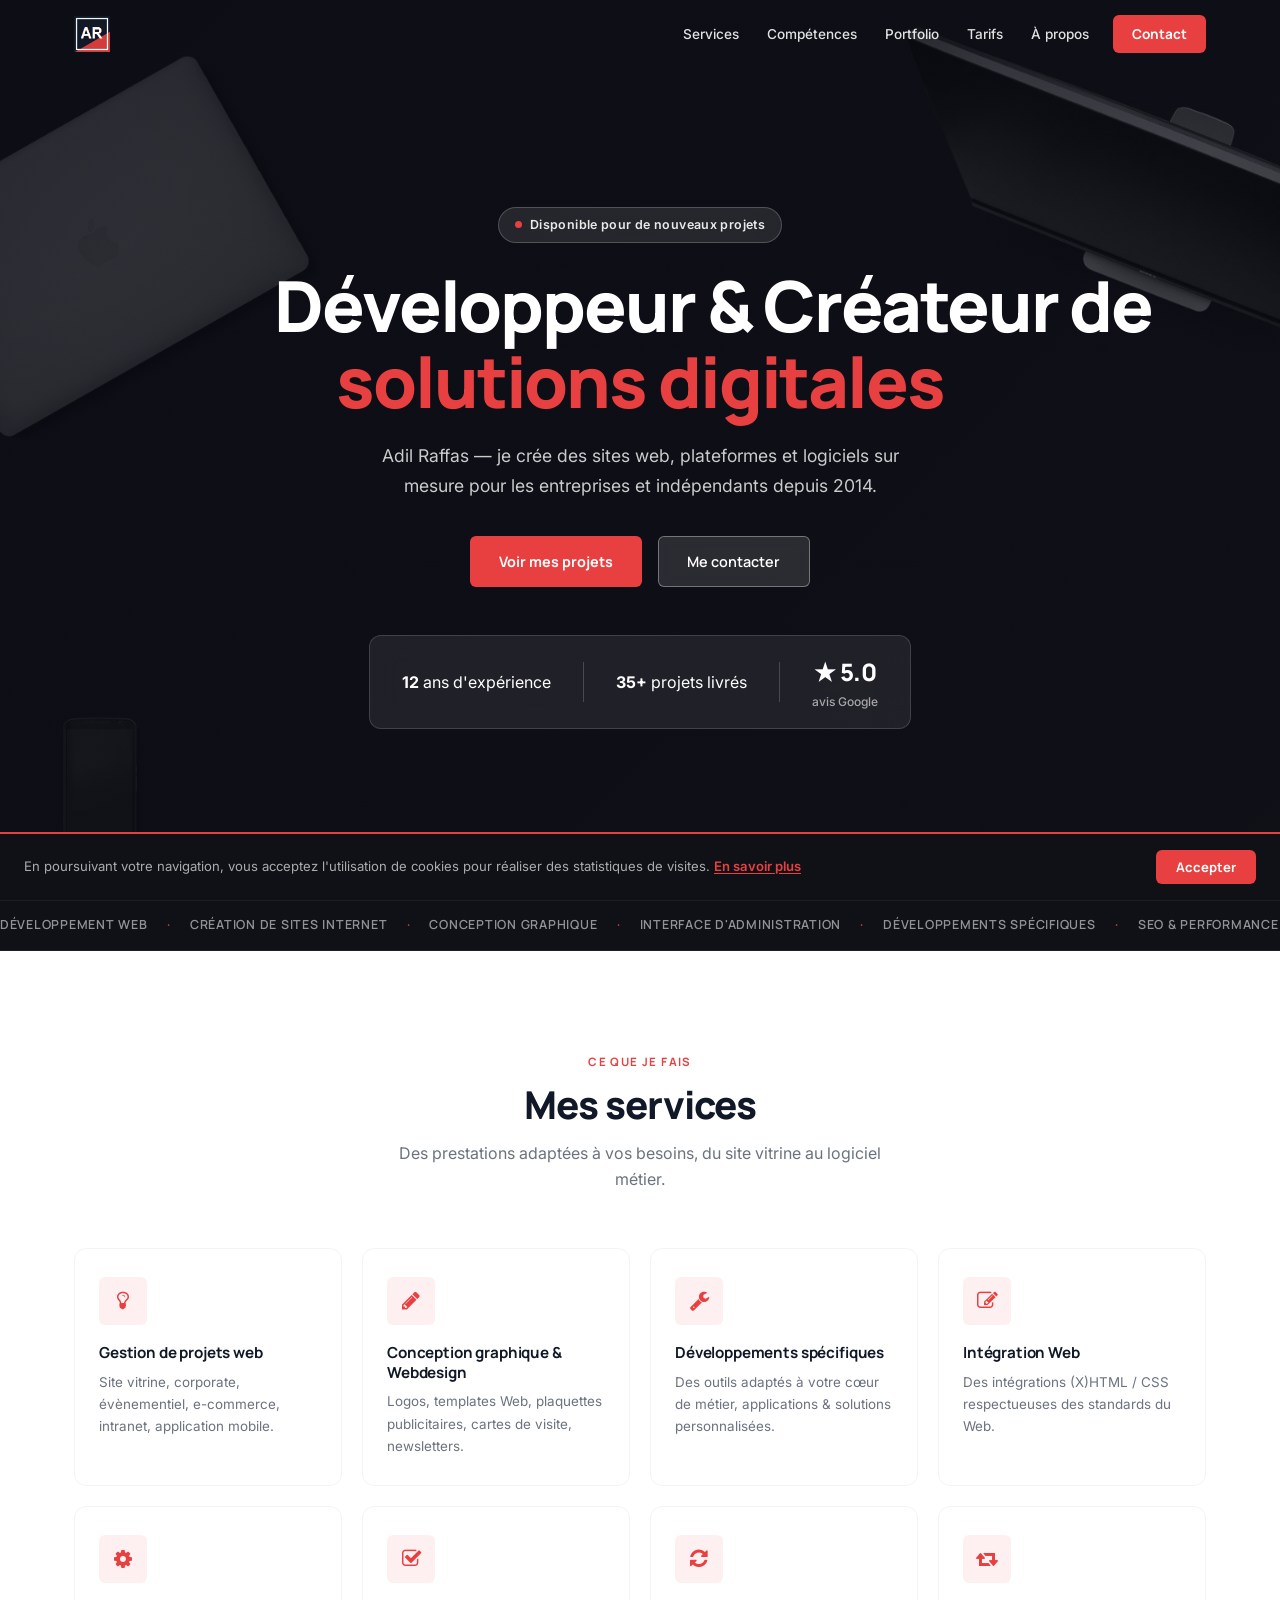
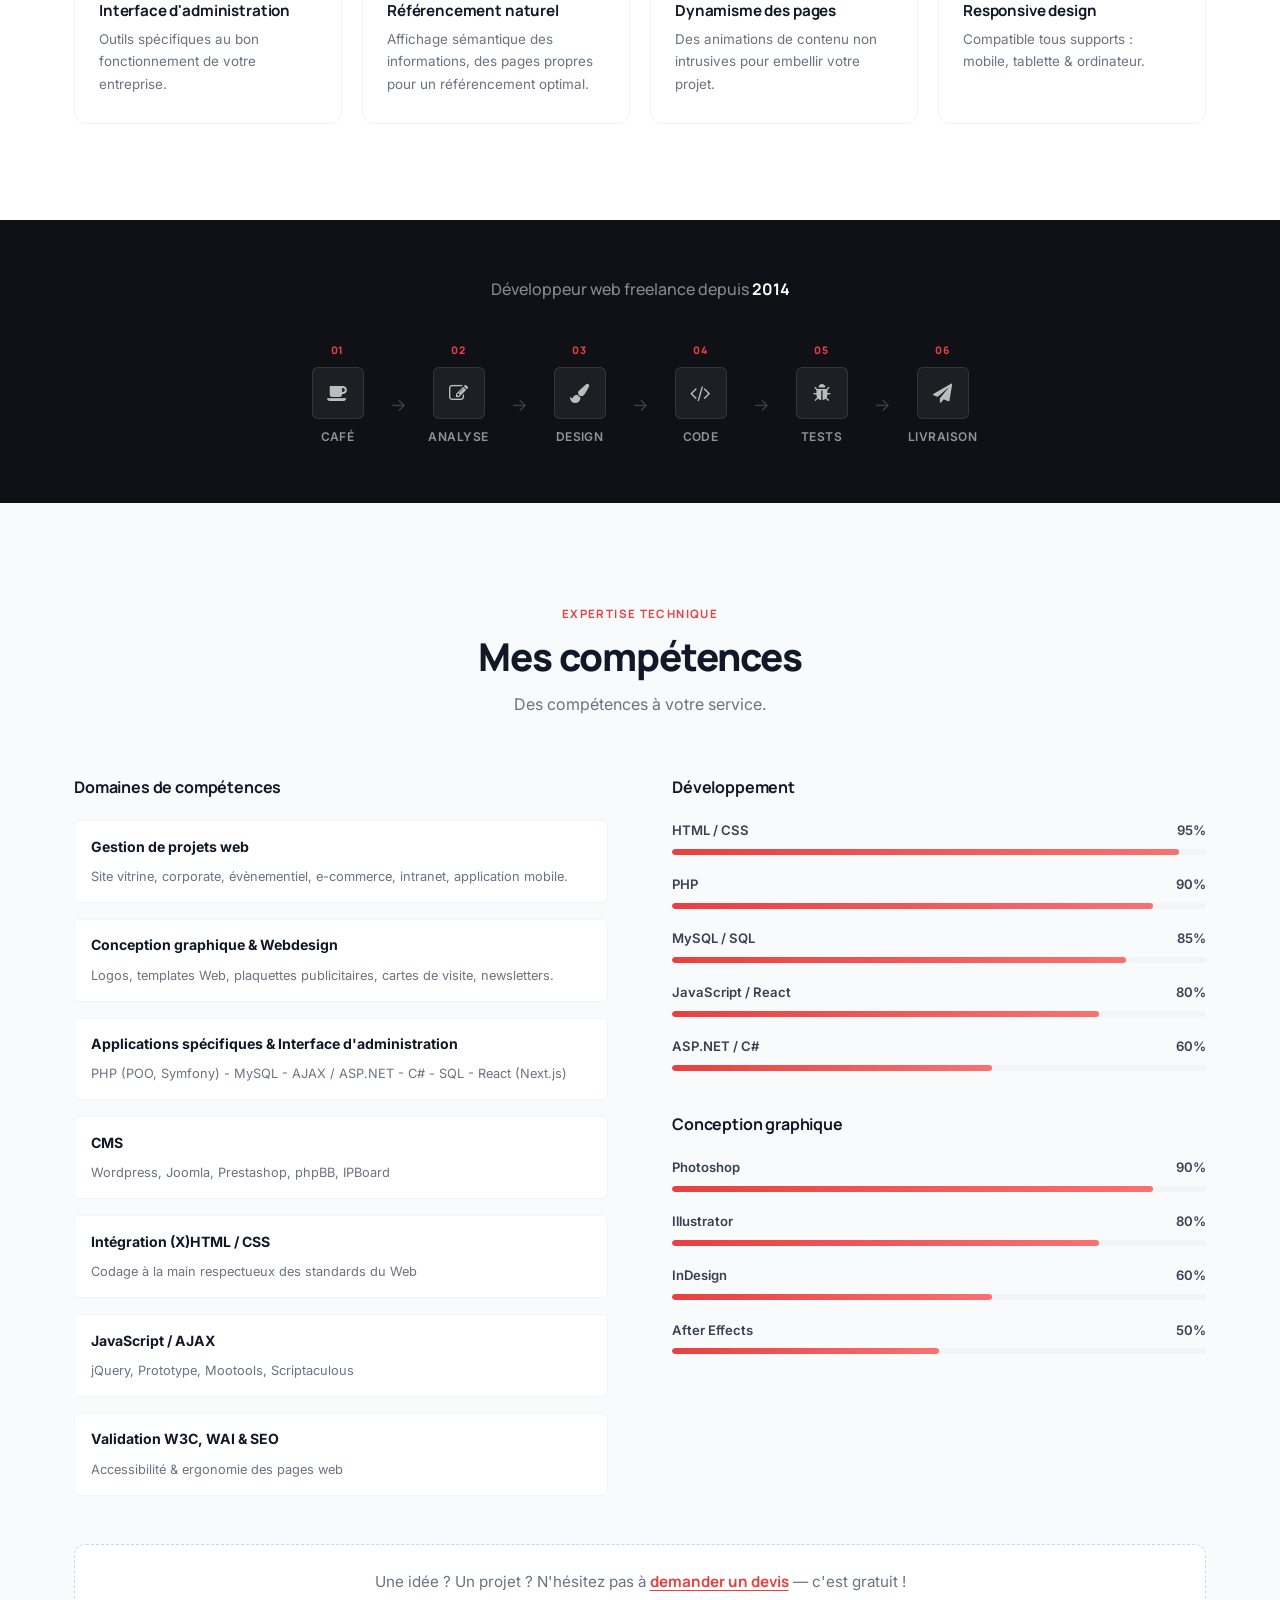
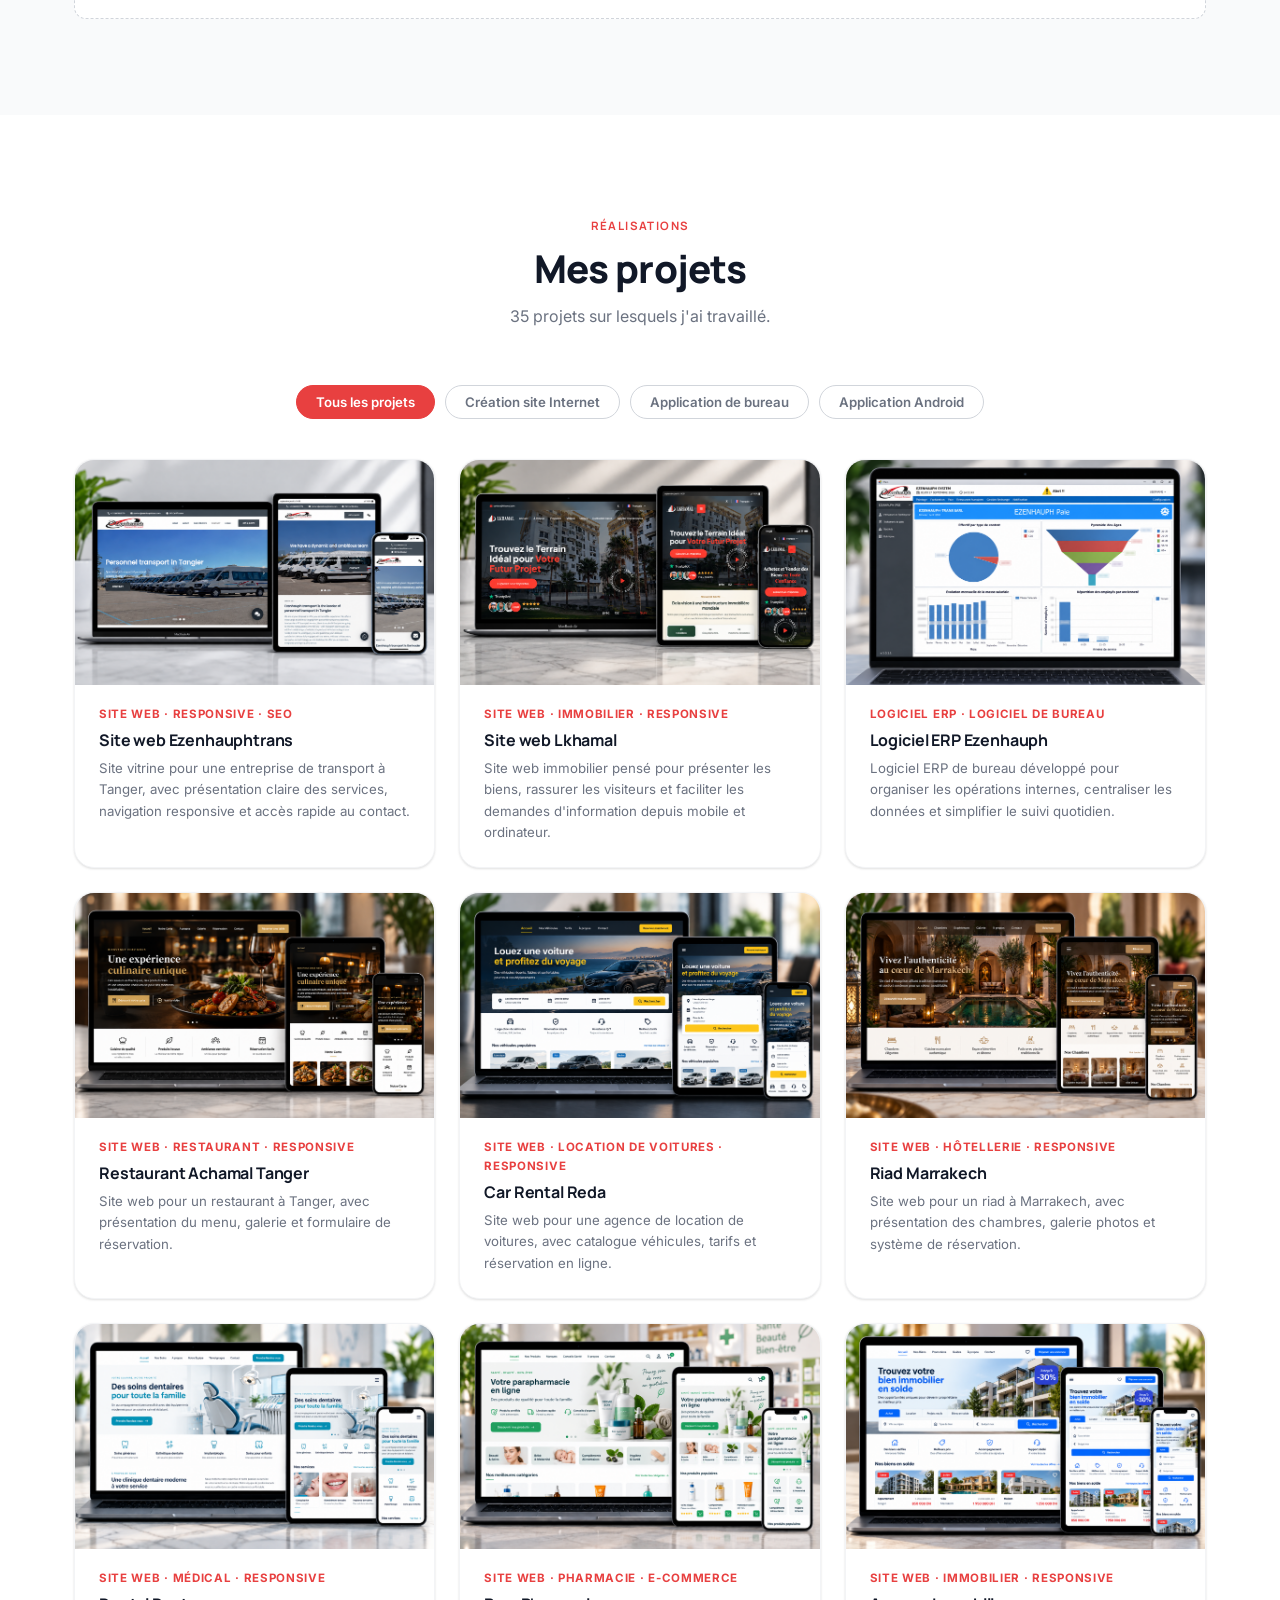
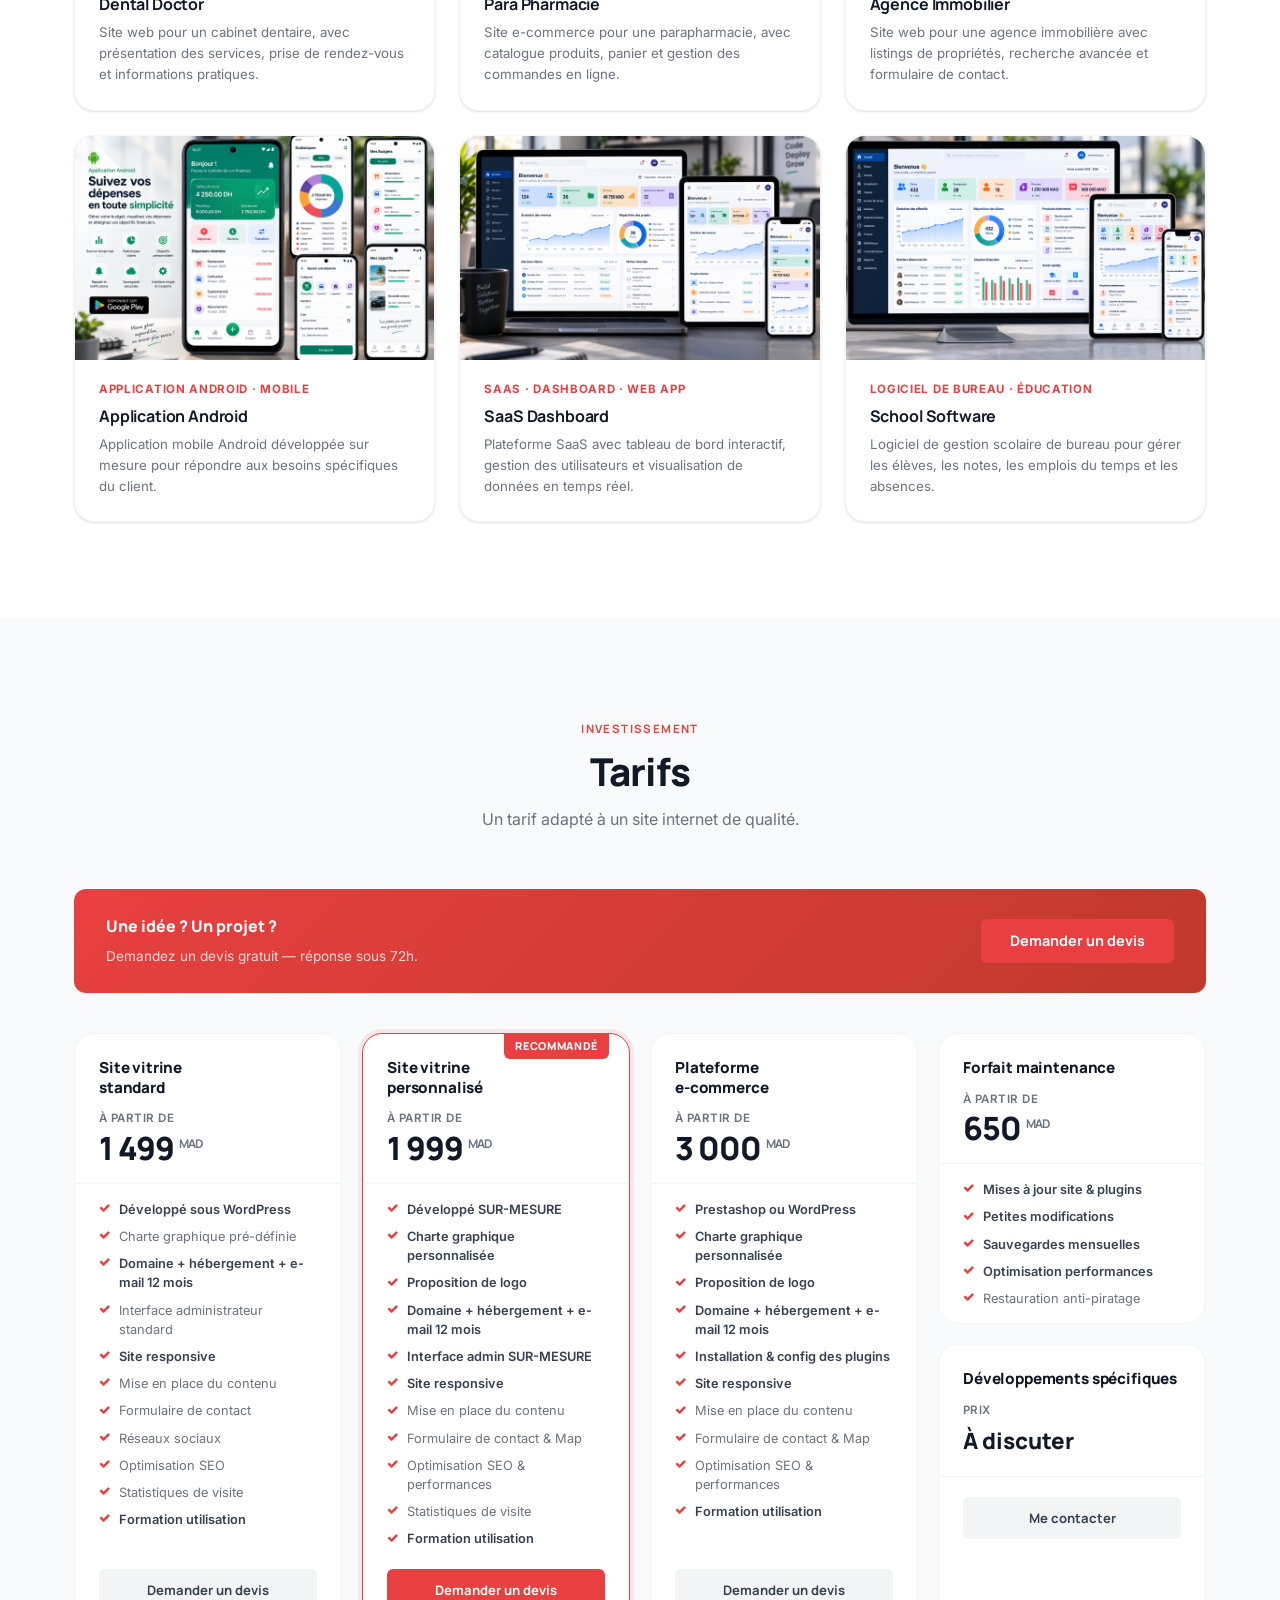
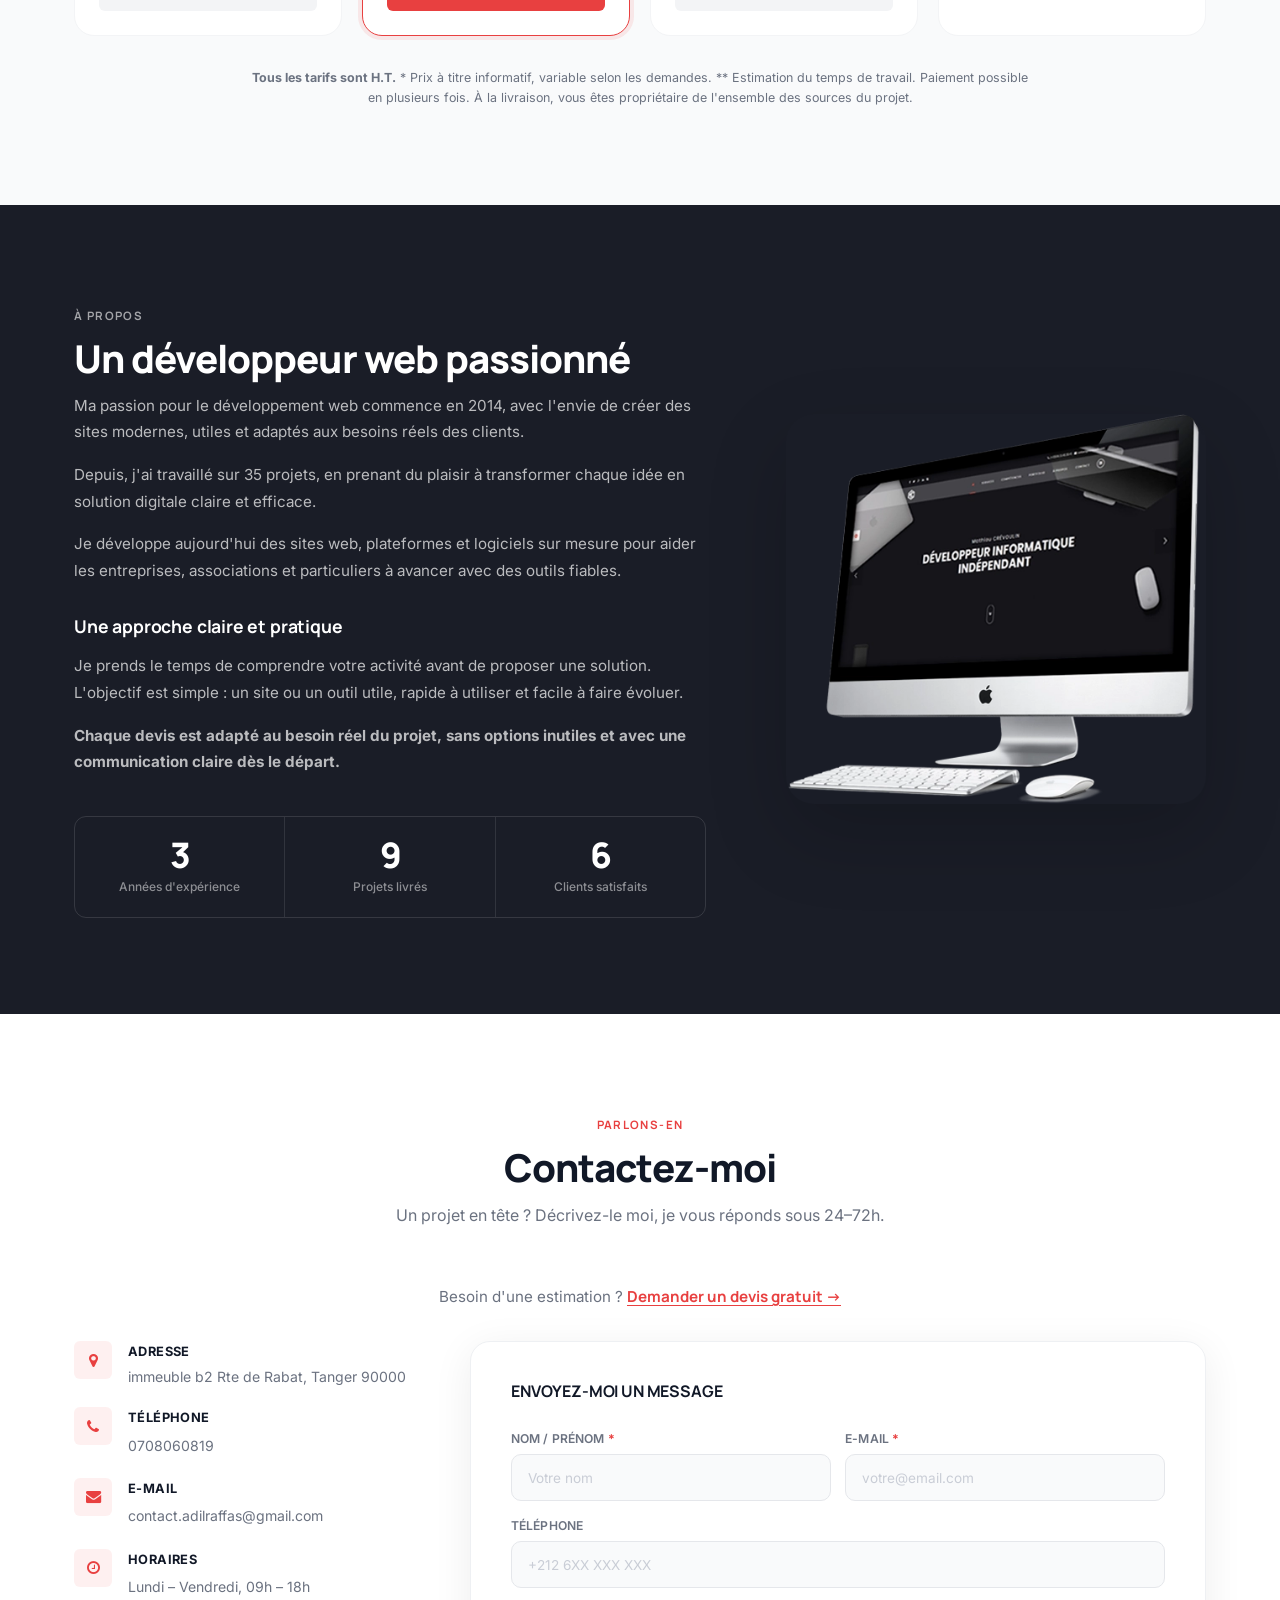
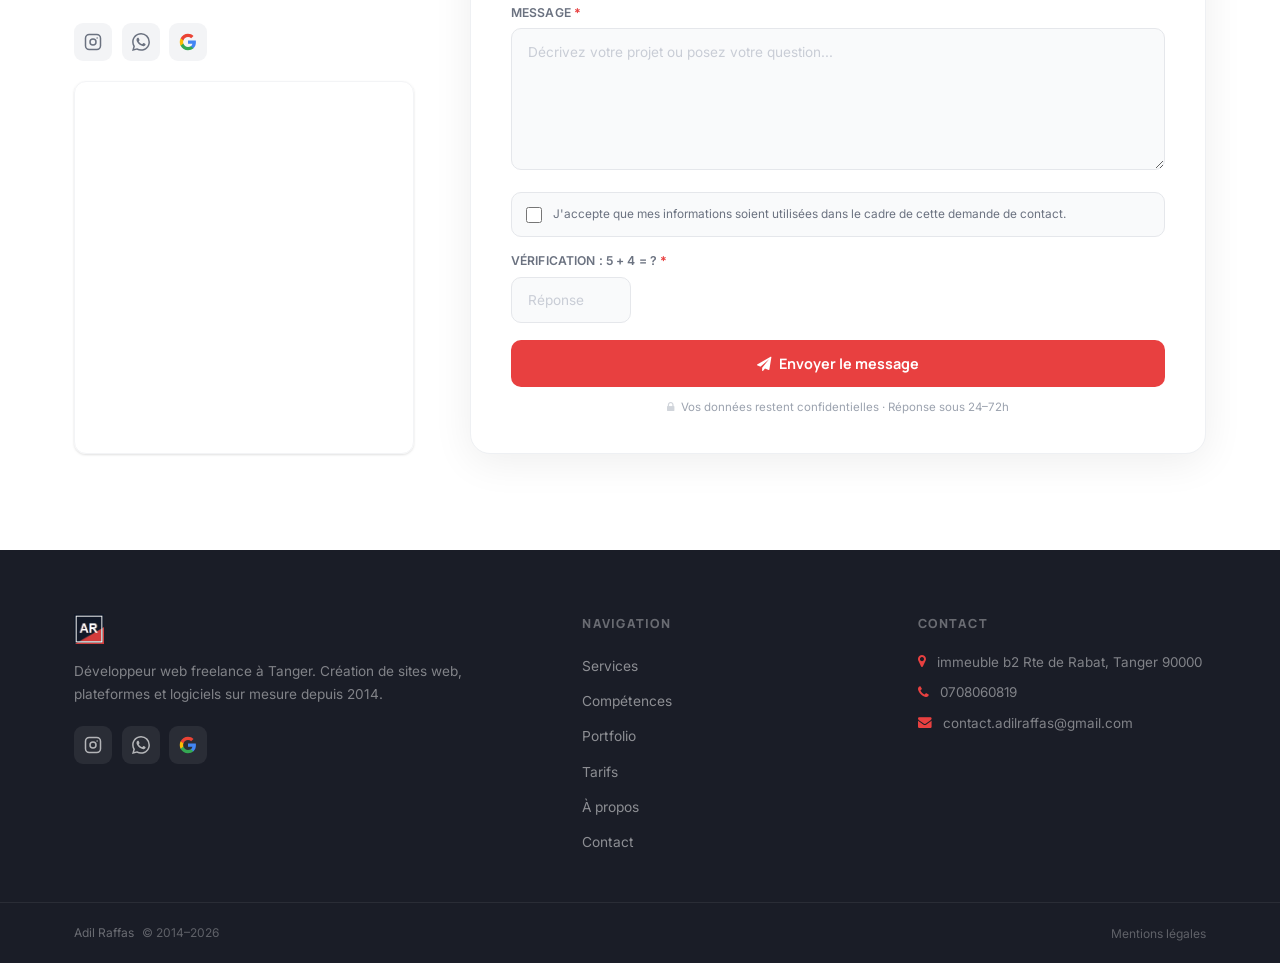
==== commit b27f5c86: "Force deploy - GSC tag v3" ====
--- a/index.html
+++ b/index.html
@@ -4,7 +4,7 @@
   <meta charset="utf-8">
   <meta name="viewport" content="width=device-width, initial-scale=1.0">
   <meta name="google-site-verification" content="dmwI0GqDheLr_07ZCu_siWPxDxtsOYFVapbSQKY_fdc" />
-  <!-- deploy: v2 -->
+  <!-- deploy: v3 -->
   <title>Développeur & Créateur de solutions digitales au Maroc | Adil Raffas</title>
   <meta name="description" content="Adil Raffas, développeur & créateur de solutions digitales au Maroc. Sites web, applications mobiles, logiciels sur mesure et SaaS depuis 2014.">
   <meta name="author" content="Adil Raffas">
@@ -1341,3 +1341,4 @@
 
 
 
+
